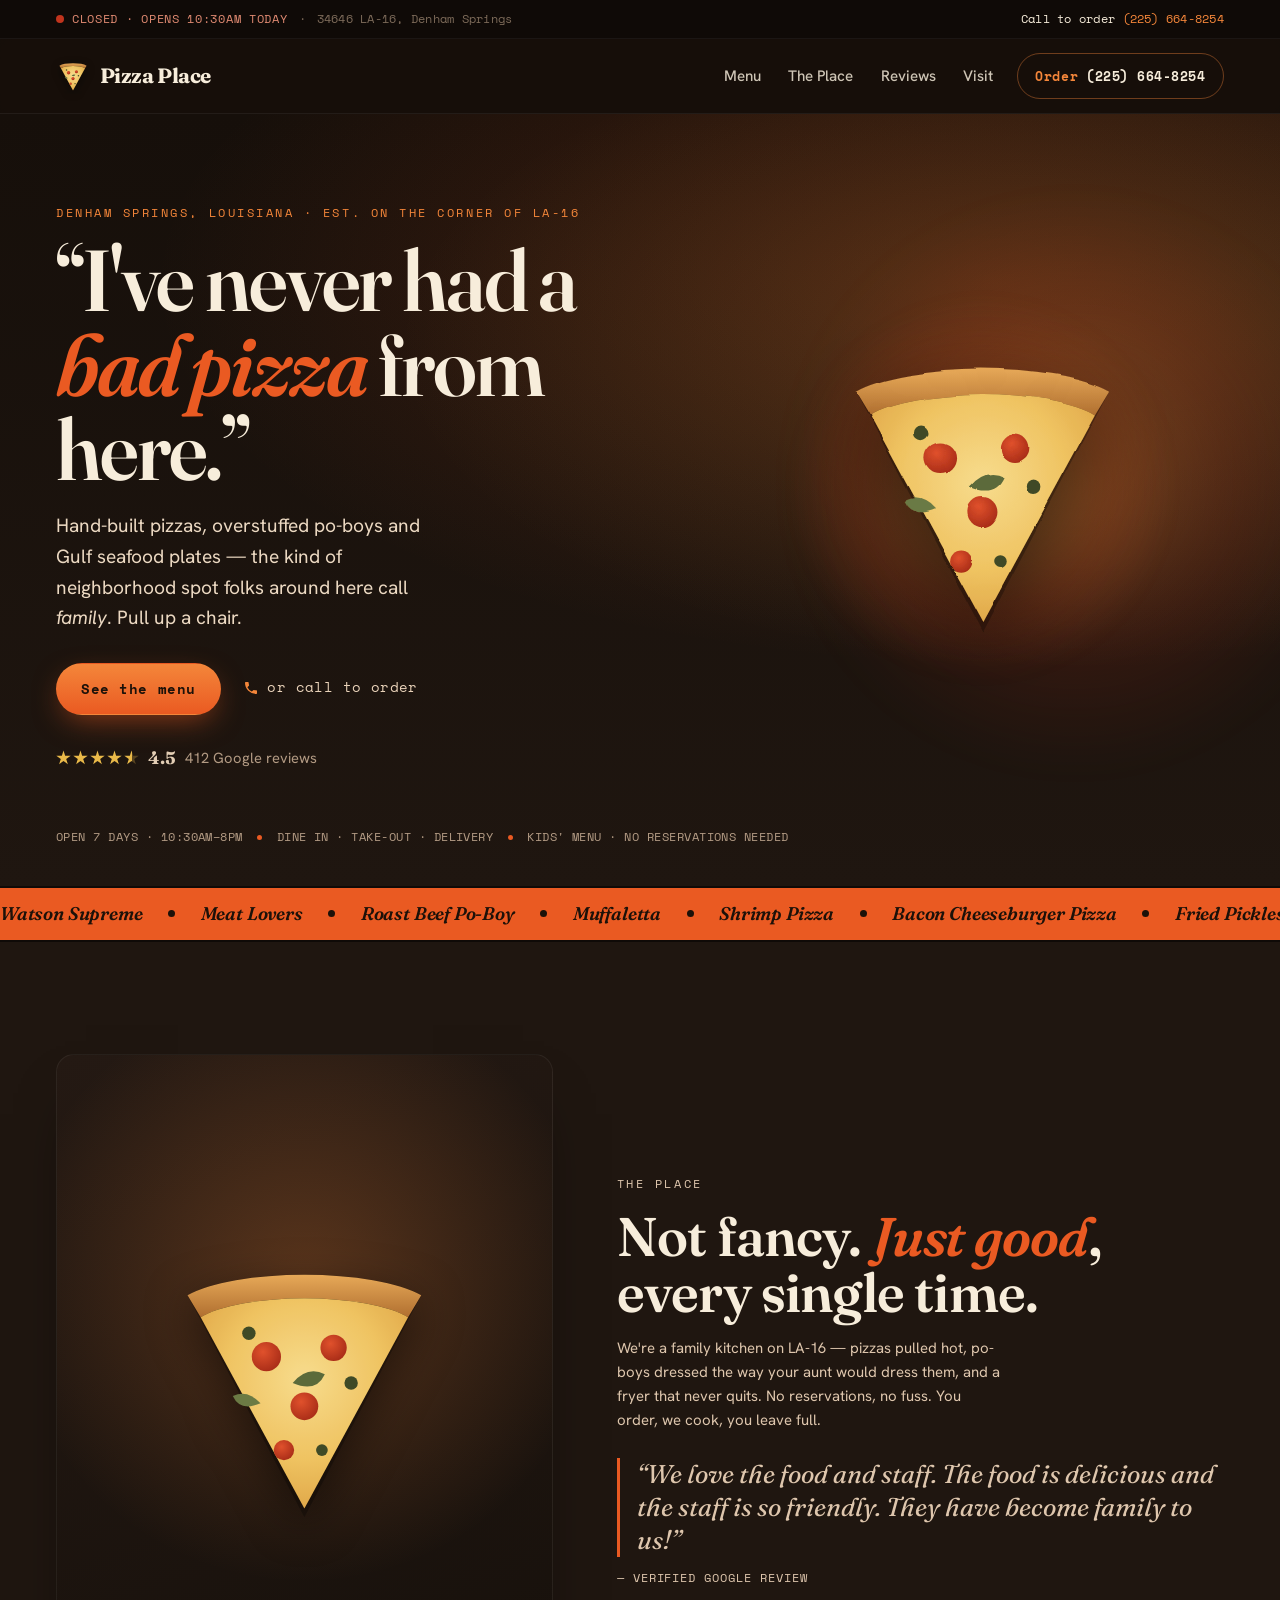
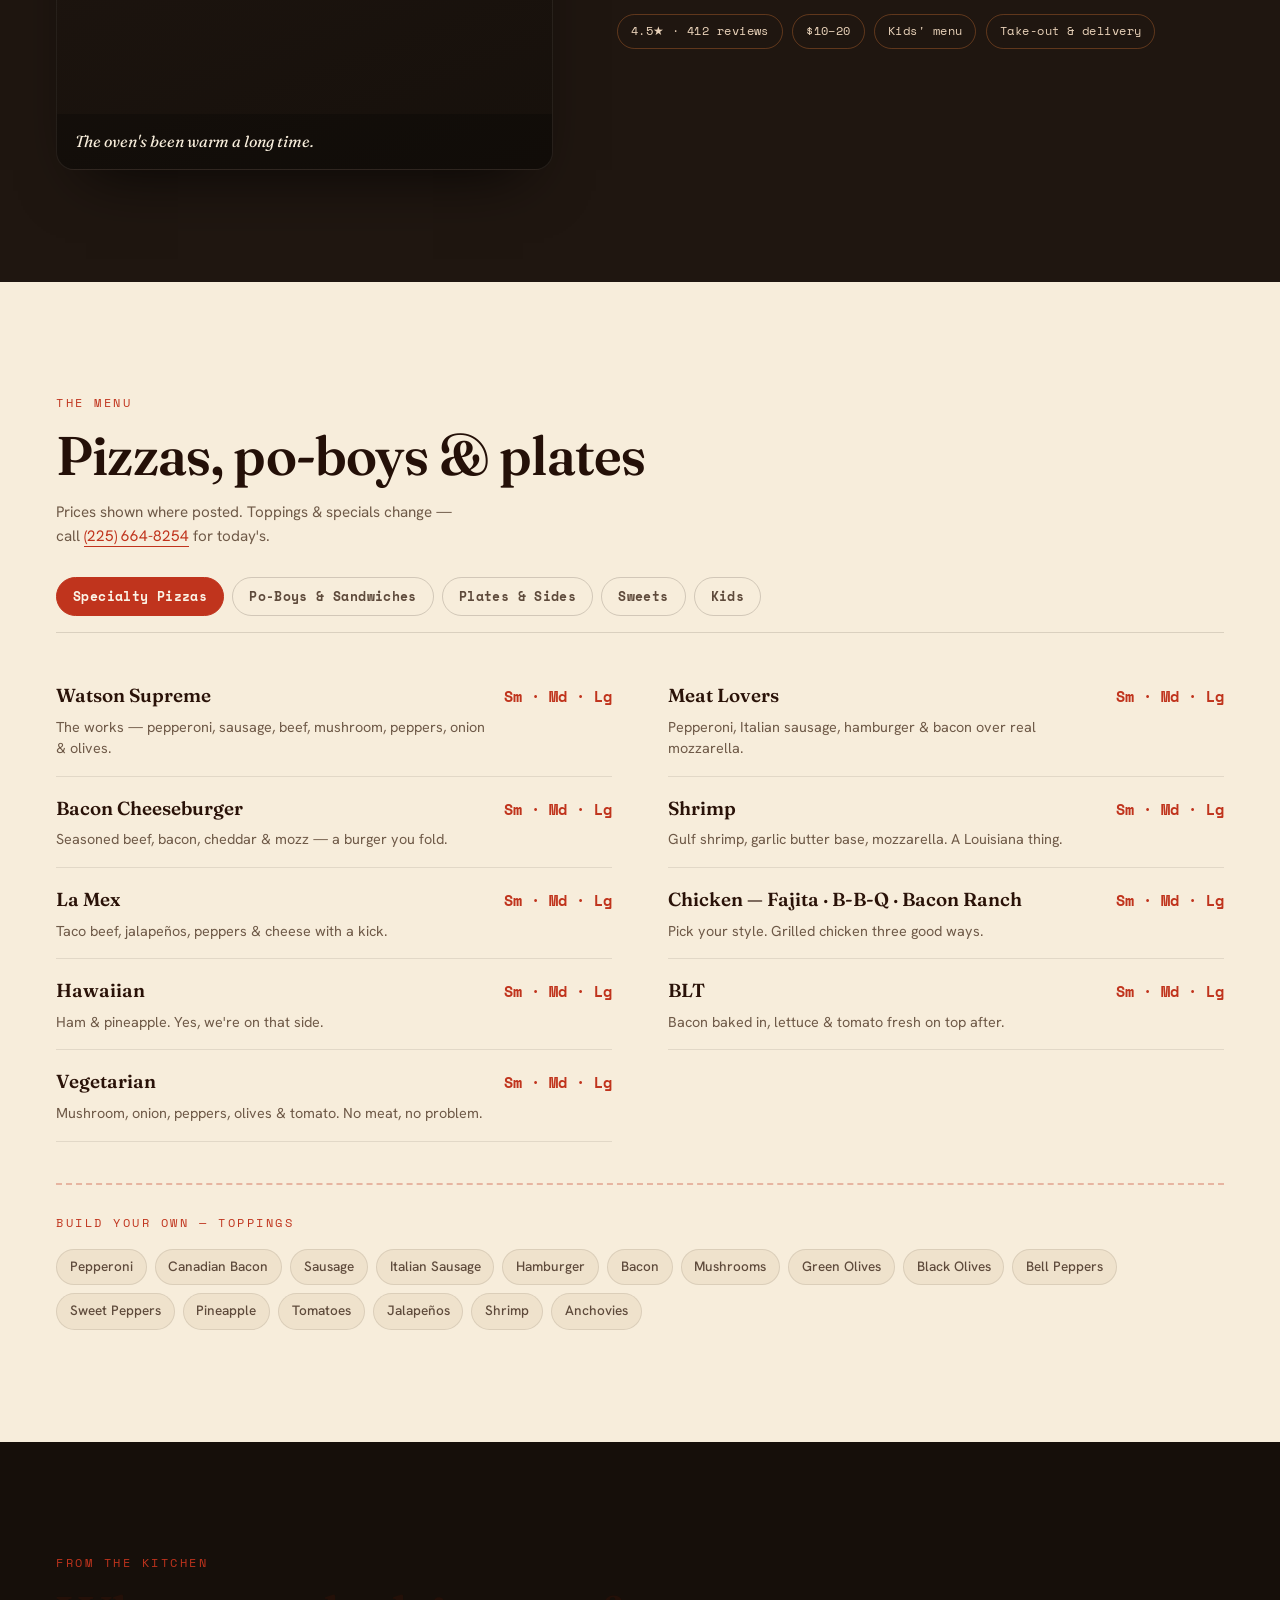
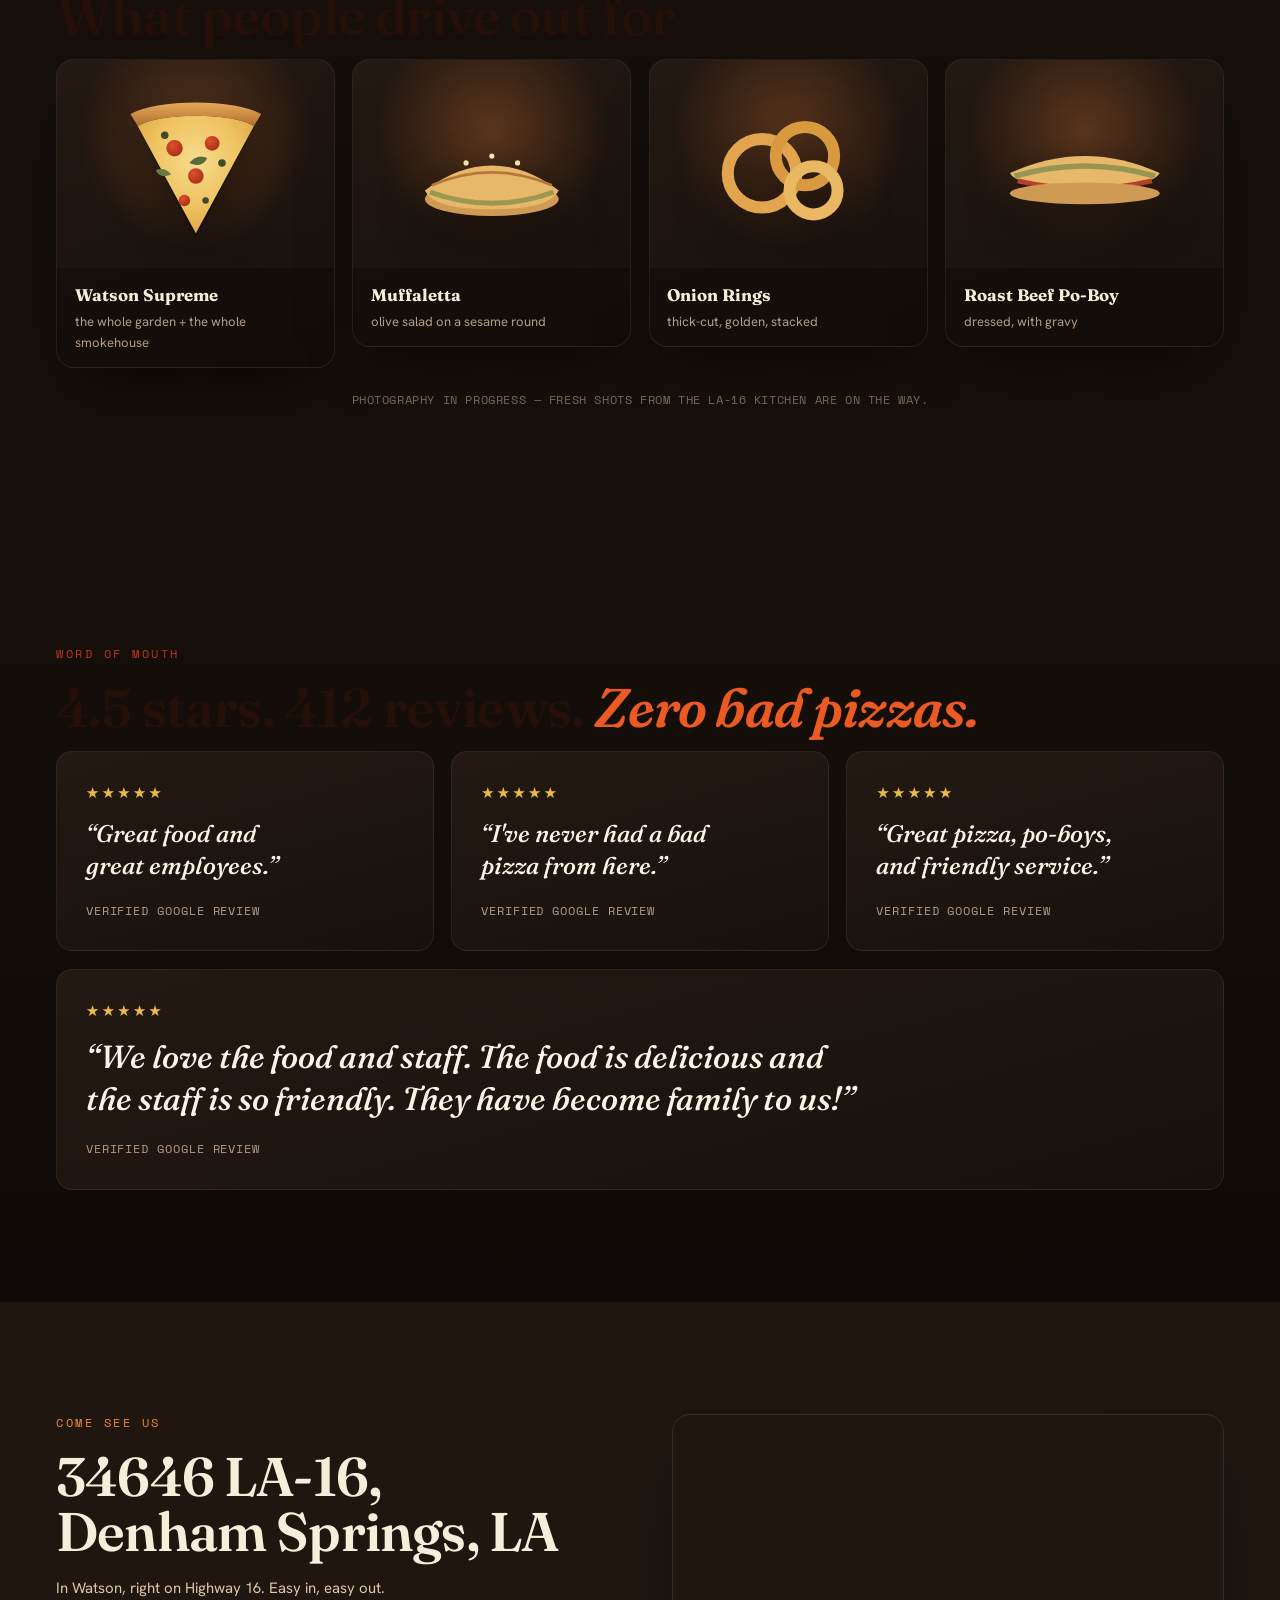
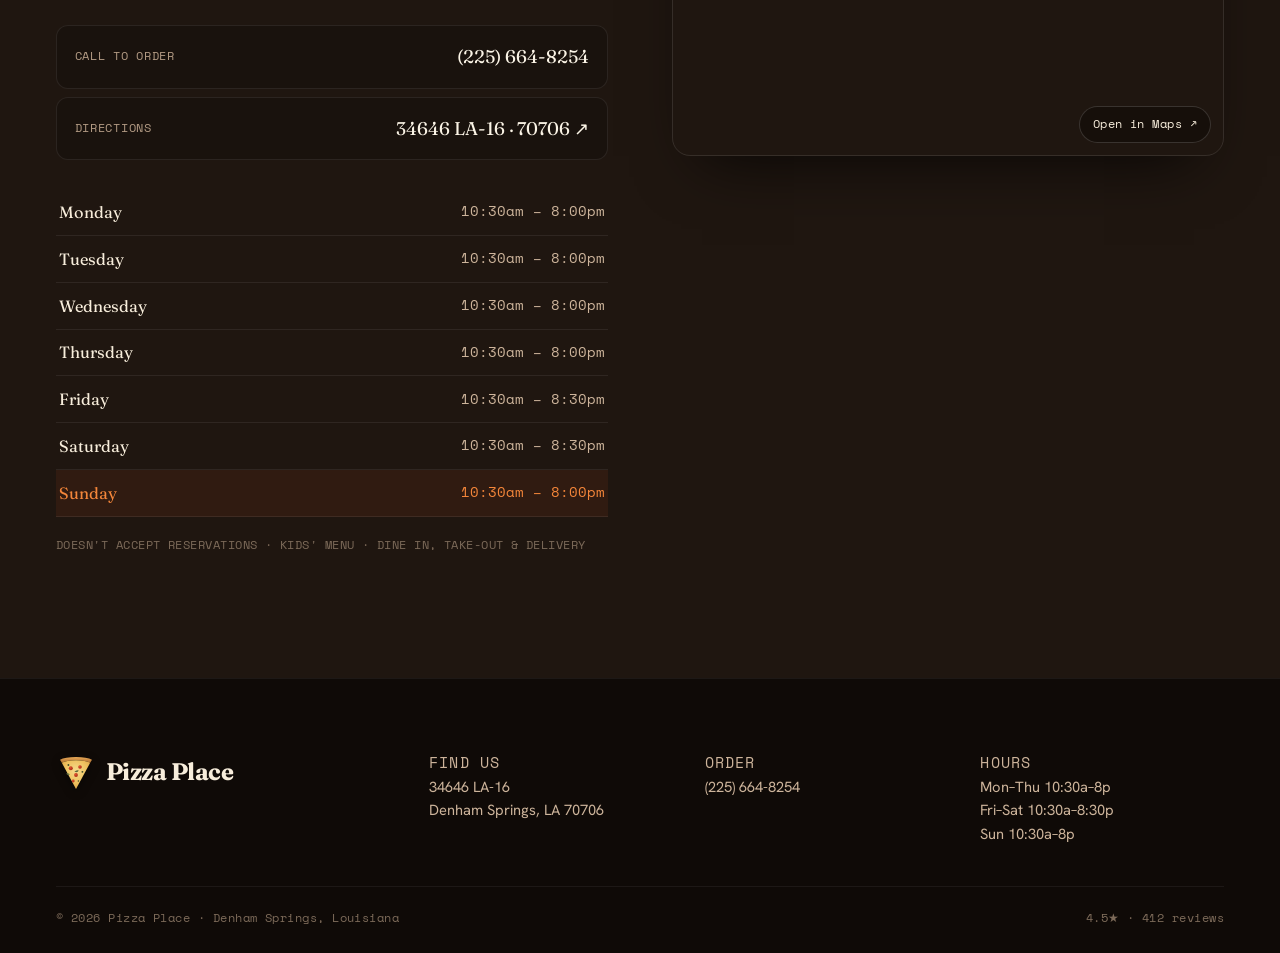
==== index.html @ 72281852 "Build Pizza Place (Denham Springs) marketing site Production single-page site for the LA-16 pizzeria" ====
<!DOCTYPE html>
<html lang="en">
<head>
<meta charset="UTF-8" />
<meta name="viewport" content="width=device-width, initial-scale=1.0" />
<title>Pizza Place — Denham Springs, LA · Pizza, Po-Boys & Plates</title>
<meta name="description" content="Pizza Place in Denham Springs, Louisiana. Wood-warm pizzas, overstuffed po-boys, muffalettas and seafood plates. 4.5 stars, 412 reviews. 34646 LA-16. Call (225) 664-8254." />
<meta name="theme-color" content="#1a1410" />

<!-- Open Graph -->
<meta property="og:title" content="Pizza Place — Denham Springs, LA" />
<meta property="og:description" content="“I've never had a bad pizza from here.” Pizza, po-boys & plates in Denham Springs. 4.5★ · 412 reviews." />
<meta property="og:type" content="restaurant" />

<link rel="preconnect" href="https://fonts.googleapis.com" />
<link rel="preconnect" href="https://fonts.gstatic.com" crossorigin />
<link href="https://fonts.googleapis.com/css2?family=Fraunces:ital,opsz,wght@0,9..144,400;0,9..144,500;0,9..144,600;0,9..144,700;0,9..144,900;1,9..144,500;1,9..144,600&family=Hanken+Grotesk:wght@400;500;600;700&family=Space+Mono:wght@400;700&display=swap" rel="stylesheet" />

<link rel="stylesheet" href="assets/css/styles.css" />
<link rel="icon" href="data:image/svg+xml,%3Csvg xmlns='http://www.w3.org/2000/svg' viewBox='0 0 100 100'%3E%3Cpath d='M50 8 L92 78 a48 18 0 0 1-84 0 Z' fill='%23e9b949'/%3E%3Cpath d='M50 20 L82 74 a36 12 0 0 1-64 0 Z' fill='%23f1c75a'/%3E%3Ccircle cx='40' cy='52' r='6' fill='%23c0341d'/%3E%3Ccircle cx='62' cy='50' r='5.5' fill='%23c0341d'/%3E%3Ccircle cx='50' cy='66' r='5' fill='%23c0341d'/%3E%3C/svg%3E" />

<!-- Local business structured data (real details) -->
<script type="application/ld+json">
{
  "@context": "https://schema.org",
  "@type": "Restaurant",
  "name": "Pizza Place",
  "servesCuisine": ["Pizza", "Po-Boys", "Cajun", "American"],
  "priceRange": "$10–20",
  "telephone": "+1-225-664-8254",
  "address": {
    "@type": "PostalAddress",
    "streetAddress": "34646 LA-16",
    "addressLocality": "Denham Springs",
    "addressRegion": "LA",
    "postalCode": "70706",
    "addressCountry": "US"
  },
  "aggregateRating": {
    "@type": "AggregateRating",
    "ratingValue": "4.5",
    "reviewCount": "412"
  },
  "openingHoursSpecification": [
    {"@type": "OpeningHoursSpecification", "dayOfWeek": ["Monday","Tuesday","Wednesday","Thursday"], "opens": "10:30", "closes": "20:00"},
    {"@type": "OpeningHoursSpecification", "dayOfWeek": ["Friday","Saturday"], "opens": "10:30", "closes": "20:30"},
    {"@type": "OpeningHoursSpecification", "dayOfWeek": "Sunday", "opens": "10:30", "closes": "20:00"}
  ]
}
</script>
</head>
<body>

<!-- ============ SHARED SVG DEFS: 3D pizza logo + ripple filter ============ -->
<svg width="0" height="0" aria-hidden="true" focusable="false" style="position:absolute">
  <defs>
    <!-- Animated water-ripple displacement -->
    <filter id="ripple" x="-20%" y="-20%" width="140%" height="140%">
      <feTurbulence type="fractalNoise" baseFrequency="0.009 0.013" numOctaves="2" seed="7" result="noise">
        <animate attributeName="baseFrequency" dur="14s" keyTimes="0;0.5;1"
                 values="0.009 0.013;0.014 0.009;0.009 0.013" repeatCount="indefinite" />
      </feTurbulence>
      <feDisplacementMap in="SourceGraphic" in2="noise" scale="9" xChannelSelector="R" yChannelSelector="G" />
    </filter>

    <radialGradient id="cheese" cx="50%" cy="38%" r="70%">
      <stop offset="0%" stop-color="#f6d985" />
      <stop offset="55%" stop-color="#eebf57" />
      <stop offset="100%" stop-color="#d99a36" />
    </radialGradient>
    <linearGradient id="crust" x1="0" y1="0" x2="0" y2="1">
      <stop offset="0%" stop-color="#e7a958" />
      <stop offset="100%" stop-color="#b06f30" />
    </linearGradient>
    <radialGradient id="pep" cx="38%" cy="34%" r="75%">
      <stop offset="0%" stop-color="#e0512c" />
      <stop offset="100%" stop-color="#a52a16" />
    </radialGradient>

    <!-- The reusable 3D-ish pizza slice -->
    <symbol id="slice" viewBox="0 0 200 210">
      <g class="slice-shadow">
        <path d="M100 196 L20 44 a90 26 0 0 1 160 0 Z" fill="#000" opacity="0.28" />
      </g>
      <!-- crust band -->
      <path d="M20 44 a90 26 0 0 1 160 0 l-9 15 a78 22 0 0 0-142 0 Z" fill="url(#crust)" />
      <!-- cheese body -->
      <path d="M100 190 L29 59 a78 22 0 0 1 142 0 Z" fill="url(#cheese)" />
      <!-- cheese sheen -->
      <path d="M100 190 L29 59 a78 22 0 0 1 142 0 Z" fill="#fff" opacity="0.06" />
      <!-- toppings -->
      <circle cx="74" cy="86" r="10" fill="url(#pep)" />
      <circle cx="120" cy="80" r="9" fill="url(#pep)" />
      <circle cx="100" cy="120" r="9.5" fill="url(#pep)" />
      <circle cx="86" cy="150" r="7" fill="url(#pep)" />
      <circle cx="62" cy="70" r="4.6" fill="#3f4a26" />
      <circle cx="132" cy="104" r="4.6" fill="#3f4a26" />
      <circle cx="112" cy="150" r="4" fill="#3f4a26" />
      <!-- basil -->
      <path d="M92 104 q10-12 22-6 q-6 13-22 6Z" fill="#5b6a3a" />
      <path d="M70 118 q-9-10-19-5 q5 11 19 5Z" fill="#6b7a44" />
    </symbol>
  </defs>
</svg>

<!-- ============ TOP MICRO BAR ============ -->
<div class="topbar">
  <div class="wrap topbar__row">
    <span class="status" id="statusPill" aria-live="polite">
      <span class="status__dot"></span><span id="statusText">Checking hours…</span>
    </span>
    <span class="topbar__sep" aria-hidden="true">·</span>
    <span class="topbar__loc">34646 LA-16, Denham Springs</span>
    <a class="topbar__tel" href="tel:+12256648254">Call to order <span>(225) 664-8254</span></a>
  </div>
</div>

<!-- ============ NAV ============ -->
<header class="nav" id="nav">
  <div class="wrap nav__row">
    <a class="brand" href="#top" aria-label="Pizza Place home">
      <svg class="brand__mark" viewBox="0 0 200 210" aria-hidden="true"><use href="#slice"/></svg>
      <span class="brand__name">Pizza&nbsp;Place</span>
    </a>
    <nav class="nav__links" aria-label="Primary">
      <a href="#menu">Menu</a>
      <a href="#story">The Place</a>
      <a href="#reviews">Reviews</a>
      <a href="#visit">Visit</a>
    </nav>
    <a class="btn btn--call" href="tel:+12256648254">
      <span class="btn__k">Order</span> (225) 664-8254
    </a>
  </div>
</header>

<main id="top">

  <!-- ============ HERO ============ -->
  <section class="hero" id="hero">
    <!-- Hero video slot: drop <video class="hero__video" autoplay muted loop playsinline poster="..."><source src="assets/img/hero.mp4"></video> here to enable the brick-oven hero video. The oven glow + embers remain as a graceful fallback. -->
    <canvas class="hero__embers" id="embers" aria-hidden="true"></canvas>
    <div class="hero__oven" aria-hidden="true"></div>
    <div class="wrap hero__grid">
      <div class="hero__copy">
        <p class="eyebrow">Denham Springs, Louisiana · Est. on the corner of LA-16</p>
        <h1 class="hero__title">
          “I've never had a<br><span class="ink-ember">bad pizza</span> from here.”
        </h1>
        <p class="hero__lede">
          Hand-built pizzas, overstuffed po-boys and Gulf seafood plates — the kind of
          neighborhood spot folks around here call <em>family</em>. Pull up a chair.
        </p>
        <div class="hero__cta">
          <a class="btn btn--ember" href="#menu">See the menu</a>
          <a class="hero__tel" href="tel:+12256648254">
            <svg viewBox="0 0 24 24" aria-hidden="true"><path d="M6.6 10.8a15 15 0 0 0 6.6 6.6l2.2-2.2a1 1 0 0 1 1-.24 11.4 11.4 0 0 0 3.6.58 1 1 0 0 1 1 1V20a1 1 0 0 1-1 1A17 17 0 0 1 3 4a1 1 0 0 1 1-1h3.5a1 1 0 0 1 1 1 11.4 11.4 0 0 0 .58 3.6 1 1 0 0 1-.24 1Z"/></svg>
            or call to order
          </a>
        </div>
        <div class="rating" aria-label="Rated 4.5 out of 5 from 412 reviews">
          <span class="rating__stars" aria-hidden="true">
            <i class="s"></i><i class="s"></i><i class="s"></i><i class="s"></i><i class="s s--half"></i>
          </span>
          <strong>4.5</strong>
          <span class="rating__count">412 Google reviews</span>
        </div>
      </div>

      <div class="hero__art">
        <div class="logo-stage">
          <div class="logo-stage__halo" aria-hidden="true"></div>
          <svg class="logo-stage__slice rippled" viewBox="0 0 200 210" role="img" aria-label="Pizza Place pizza slice emblem">
            <use href="#slice"/>
          </svg>
          <!-- concentric ripple rings -->
          <span class="ring r1" aria-hidden="true"></span>
          <span class="ring r2" aria-hidden="true"></span>
          <span class="ring r3" aria-hidden="true"></span>
        </div>
      </div>
    </div>
    <p class="hero__foot">
      <span>Open 7 days · 10:30am–8pm</span>
      <span class="dotdiv" aria-hidden="true"></span>
      <span>Dine in · Take-out · Delivery</span>
      <span class="dotdiv" aria-hidden="true"></span>
      <span>Kids' menu · No reservations needed</span>
    </p>
  </section>

  <!-- ============ MARQUEE ============ -->
  <div class="marquee" aria-hidden="true">
    <div class="marquee__track">
      <span>Watson Supreme</span><span class="m-dot"></span>
      <span>Meat Lovers</span><span class="m-dot"></span>
      <span>Roast Beef Po-Boy</span><span class="m-dot"></span>
      <span>Muffaletta</span><span class="m-dot"></span>
      <span>Shrimp Pizza</span><span class="m-dot"></span>
      <span>Bacon Cheeseburger Pizza</span><span class="m-dot"></span>
      <span>Fried Pickles</span><span class="m-dot"></span>
      <span>Seafood Platter</span><span class="m-dot"></span>
      <span>La Mex</span><span class="m-dot"></span>
      <span>Hot Boudin Bites</span><span class="m-dot"></span>
      <!-- duplicate for seamless loop -->
      <span>Watson Supreme</span><span class="m-dot"></span>
      <span>Meat Lovers</span><span class="m-dot"></span>
      <span>Roast Beef Po-Boy</span><span class="m-dot"></span>
      <span>Muffaletta</span><span class="m-dot"></span>
      <span>Shrimp Pizza</span><span class="m-dot"></span>
      <span>Bacon Cheeseburger Pizza</span><span class="m-dot"></span>
      <span>Fried Pickles</span><span class="m-dot"></span>
      <span>Seafood Platter</span><span class="m-dot"></span>
      <span>La Mex</span><span class="m-dot"></span>
      <span>Hot Boudin Bites</span><span class="m-dot"></span>
    </div>
  </div>

  <!-- ============ STORY ============ -->
  <section class="story" id="story">
    <div class="wrap story__grid">
      <div class="story__media reveal">
        <figure class="shot shot--counter" data-shot="interior">
          <div class="shot__art shot__art--oven" aria-hidden="true">
            <svg class="food food--pie" viewBox="0 0 240 240" aria-hidden="true"><use href="#slice"/></svg>
          </div>
          <figcaption>The oven's been warm a long time.</figcaption>
        </figure>
      </div>
      <div class="story__copy reveal">
        <p class="eyebrow">The Place</p>
        <h2 class="h2">Not fancy. <span class="ink-ember">Just good</span>, every single time.</h2>
        <p>
          We're a family kitchen on LA-16 — pizzas pulled hot, po-boys dressed the way
          your aunt would dress them, and a fryer that never quits. No reservations, no
          fuss. You order, we cook, you leave full.
        </p>
        <p class="story__quote">
          “We love the food and staff. The food is delicious and the staff is so friendly.
          They have become family to us!”
        </p>
        <p class="story__by">— Verified Google review</p>
        <div class="badges">
          <span class="badge">4.5★ · 412 reviews</span>
          <span class="badge">$10–20</span>
          <span class="badge">Kids' menu</span>
          <span class="badge">Take-out &amp; delivery</span>
        </div>
      </div>
    </div>
  </section>

  <!-- ============ MENU ============ -->
  <section class="menu" id="menu">
    <div class="wrap">
      <div class="menu__head reveal">
        <p class="eyebrow">The Menu</p>
        <h2 class="h2">Pizzas, po-boys &amp; plates</h2>
        <p class="menu__note">Prices shown where posted. Toppings &amp; specials change — call <a href="tel:+12256648254">(225)&nbsp;664-8254</a> for today's.</p>
      </div>

      <div class="tabs reveal" role="tablist" aria-label="Menu categories">
        <button class="tab is-active" role="tab" aria-selected="true" data-tab="pizzas">Specialty Pizzas</button>
        <button class="tab" role="tab" aria-selected="false" data-tab="poboys">Po-Boys &amp; Sandwiches</button>
        <button class="tab" role="tab" aria-selected="false" data-tab="plates">Plates &amp; Sides</button>
        <button class="tab" role="tab" aria-selected="false" data-tab="sweets">Sweets</button>
        <button class="tab" role="tab" aria-selected="false" data-tab="kids">Kids</button>
      </div>

      <!-- PIZZAS -->
      <div class="panel is-active" data-panel="pizzas">
        <div class="menu__list">
          <article class="item"><h3>Watson Supreme</h3><p>The works — pepperoni, sausage, beef, mushroom, peppers, onion &amp; olives.</p><span class="price">Sm · Md · Lg</span></article>
          <article class="item"><h3>Meat Lovers</h3><p>Pepperoni, Italian sausage, hamburger &amp; bacon over real mozzarella.</p><span class="price">Sm · Md · Lg</span></article>
          <article class="item"><h3>Bacon Cheeseburger</h3><p>Seasoned beef, bacon, cheddar &amp; mozz — a burger you fold.</p><span class="price">Sm · Md · Lg</span></article>
          <article class="item"><h3>Shrimp</h3><p>Gulf shrimp, garlic butter base, mozzarella. A Louisiana thing.</p><span class="price">Sm · Md · Lg</span></article>
          <article class="item"><h3>La Mex</h3><p>Taco beef, jalapeños, peppers &amp; cheese with a kick.</p><span class="price">Sm · Md · Lg</span></article>
          <article class="item"><h3>Chicken — Fajita · B-B-Q · Bacon Ranch</h3><p>Pick your style. Grilled chicken three good ways.</p><span class="price">Sm · Md · Lg</span></article>
          <article class="item"><h3>Hawaiian</h3><p>Ham &amp; pineapple. Yes, we're on that side.</p><span class="price">Sm · Md · Lg</span></article>
          <article class="item"><h3>BLT</h3><p>Bacon baked in, lettuce &amp; tomato fresh on top after.</p><span class="price">Sm · Md · Lg</span></article>
          <article class="item"><h3>Vegetarian</h3><p>Mushroom, onion, peppers, olives &amp; tomato. No meat, no problem.</p><span class="price">Sm · Md · Lg</span></article>
        </div>
        <div class="toppings reveal">
          <p class="eyebrow">Build your own — toppings</p>
          <ul class="chips">
            <li>Pepperoni</li><li>Canadian Bacon</li><li>Sausage</li><li>Italian Sausage</li><li>Hamburger</li><li>Bacon</li><li>Mushrooms</li><li>Green Olives</li><li>Black Olives</li><li>Bell Peppers</li><li>Sweet Peppers</li><li>Pineapple</li><li>Tomatoes</li><li>Jalapeños</li><li>Shrimp</li><li>Anchovies</li>
          </ul>
        </div>
      </div>

      <!-- PO-BOYS -->
      <div class="panel" data-panel="poboys">
        <div class="menu__list">
          <article class="item"><h3>Roast Beef Po-Boy</h3><p>Slow beef &amp; gravy, dressed, on French bread.</p><span class="price">$7.49</span></article>
          <article class="item"><h3>Ham Po-Boy</h3><p>Stacked ham, dressed your way.</p><span class="price">$7.49</span></article>
          <article class="item"><h3>B-B-Q Po-Boy</h3><p>Pulled &amp; sauced, piled high.</p><span class="price">$7.49</span></article>
          <article class="item"><h3>Turkey Po-Boy</h3><p>Roast turkey, crisp &amp; cool.</p><span class="price">$7.49</span></article>
          <article class="item"><h3>Shrimp Po-Boy</h3><p>Fried Gulf shrimp, lettuce, tomato, mayo.</p><span class="price">$7.49</span></article>
          <article class="item"><h3>Fish Po-Boy</h3><p>Golden fried fillet, dressed.</p><span class="price">$7.49</span></article>
          <article class="item"><h3>Muffaletta</h3><p>Round sesame loaf, ham, salami, provolone &amp; olive salad. The real deal.</p><span class="price">$12.99</span></article>
          <article class="item"><h3>Philly</h3><p>Shaved steak, peppers, onions &amp; melted cheese.</p><span class="price">Market</span></article>
          <article class="item"><h3>Burgers</h3><p>Hamburger or cheeseburger, cooked to order.</p><span class="price">$4.49</span></article>
          <article class="item"><h3>Chicken — Grilled or Fried</h3><p>On a bun, dressed &amp; ready.</p><span class="price">Market</span></article>
          <article class="item"><h3>BLT Sandwich</h3><p>Bacon, lettuce, tomato. Simple, done right.</p><span class="price">Market</span></article>
        </div>
      </div>

      <!-- PLATES -->
      <div class="panel" data-panel="plates">
        <div class="menu__list">
          <article class="item"><h3>Seafood Platter</h3><p>Fish, shrimp &amp; the fixin's, fried golden.</p><span class="price">$13.99</span></article>
          <article class="item"><h3>Wings — Plain or B-B-Q</h3><p>Tossed hot, the way wings should be.</p><span class="price">$7.49</span></article>
          <article class="item"><h3>Chicken Tenders &amp; Fries</h3><p>Hand-breaded, crispy, with fries.</p><span class="price">Market</span></article>
          <article class="item"><h3>Hot Boudin Bites</h3><p>Louisiana boudin, fried into bites.</p><span class="price">Market</span></article>
          <article class="item"><h3>Fried Pickles</h3><p>Tangy, crunchy, gone in a minute.</p><span class="price">$4.49</span></article>
          <article class="item"><h3>Onion Rings</h3><p>Thick-cut, golden, stacked high.</p><span class="price">$4.49</span></article>
          <article class="item"><h3>Baked Cheese Bread Sticks</h3><p>Pizza dough, garlic butter, mozzarella.</p><span class="price">$4.49</span></article>
          <article class="item"><h3>Fried Ravioli</h3><p>Crispy outside, cheesy in, marinara to dip.</p><span class="price">$4.49</span></article>
          <article class="item"><h3>Chicken Sticks</h3><p>Breaded strips with dipping sauce.</p><span class="price">$5.99</span></article>
          <article class="item"><h3>Chef Salad</h3><p>Greens, meats, cheese &amp; the works.</p><span class="price">Market</span></article>
          <article class="item"><h3>Spaghetti &amp; Garlic Bread</h3><p>Red sauce, parmesan, warm bread.</p><span class="price">Market</span></article>
        </div>
      </div>

      <!-- SWEETS -->
      <div class="panel" data-panel="sweets">
        <div class="menu__list">
          <article class="item"><h3>Dessert Pizza</h3><p>Sweet crust, cinnamon &amp; icing. Share it (or don't).</p><span class="price">Market</span></article>
          <article class="item"><h3>Fudge Brownie</h3><p>Warm, dense, chocolate all the way through.</p><span class="price">Market</span></article>
          <article class="item"><h3>Lava Cake</h3><p>Molten center, served warm.</p><span class="price">Market</span></article>
        </div>
      </div>

      <!-- KIDS -->
      <div class="panel" data-panel="kids">
        <div class="menu__list">
          <article class="item"><h3>Kids' Meals</h3><p>Personal pizza, tenders, or mac — pick one, keep it easy.</p><span class="price">$3.99</span></article>
          <article class="item"><h3>Personal Pizza</h3><p>Their own little pie, their own toppings.</p><span class="price">$3.99</span></article>
        </div>
        <p class="menu__note">Every kid eats. That's the rule.</p>
      </div>
    </div>
  </section>

  <!-- ============ GALLERY / SIGNATURE STILLS ============ -->
  <section class="gallery" aria-label="From the kitchen">
    <div class="wrap">
      <div class="menu__head reveal">
        <p class="eyebrow">From the kitchen</p>
        <h2 class="h2">What people drive out for</h2>
      </div>
      <div class="gallery__grid">
        <figure class="shot shot--tall reveal" data-shot="supreme">
          <div class="shot__art shot__art--pie" aria-hidden="true"><svg class="food food--pie" viewBox="0 0 240 240"><use href="#slice"/></svg></div>
          <figcaption><strong>Watson Supreme</strong><span>the whole garden + the whole smokehouse</span></figcaption>
        </figure>
        <figure class="shot reveal" data-shot="muffaletta">
          <div class="shot__art shot__art--sandwich" aria-hidden="true">
            <svg viewBox="0 0 200 160" class="food"><ellipse cx="100" cy="120" rx="78" ry="20" fill="#cf9b54"/><path d="M22 110 q78-58 156 0 q-10 22-78 22 q-68 0-78-22Z" fill="#e7b86a"/><path d="M30 104 q70-30 140 0" fill="none" stroke="#b5783a" stroke-width="3"/><circle cx="70" cy="78" r="3" fill="#f3e3b0"/><circle cx="100" cy="70" r="3" fill="#f3e3b0"/><circle cx="130" cy="78" r="3" fill="#f3e3b0"/><path d="M28 112 q72 26 144 0" fill="none" stroke="#7d8a48" stroke-width="6" opacity=".7"/></svg>
          </div>
          <figcaption><strong>Muffaletta</strong><span>olive salad on a sesame round</span></figcaption>
        </figure>
        <figure class="shot reveal" data-shot="rings">
          <div class="shot__art shot__art--rings" aria-hidden="true">
            <svg viewBox="0 0 200 160" class="food"><g fill="none" stroke-width="14"><circle cx="70" cy="90" r="40" stroke="#e3a44e"/><circle cx="120" cy="70" r="34" stroke="#d99a3f"/><circle cx="130" cy="110" r="28" stroke="#eab863"/></g></svg>
          </div>
          <figcaption><strong>Onion Rings</strong><span>thick-cut, golden, stacked</span></figcaption>
        </figure>
        <figure class="shot reveal" data-shot="poboy">
          <div class="shot__art shot__art--poboy" aria-hidden="true">
            <svg viewBox="0 0 220 150" class="food"><path d="M14 86 q96-44 192 0 q-12 20-96 20 q-84 0-96-20Z" fill="#e7b86a"/><path d="M20 90 q90-26 180 0" fill="none" stroke="#7d8a48" stroke-width="7" opacity=".75"/><path d="M24 96 q86 20 172 0" fill="none" stroke="#b3402a" stroke-width="6"/><ellipse cx="110" cy="112" rx="96" ry="14" fill="#cf9b54"/></svg>
          </div>
          <figcaption><strong>Roast Beef Po-Boy</strong><span>dressed, with gravy</span></figcaption>
        </figure>
      </div>
      <p class="gallery__note">Photography in progress — fresh shots from the LA-16 kitchen are on the way.</p>
    </div>
  </section>

  <!-- ============ REVIEWS ============ -->
  <section class="reviews" id="reviews">
    <div class="wrap">
      <div class="menu__head reveal">
        <p class="eyebrow">Word of mouth</p>
        <h2 class="h2">4.5 stars. 412 reviews. <span class="ink-ember">Zero bad pizzas.</span></h2>
      </div>
      <div class="reviews__grid">
        <blockquote class="quote reveal">
          <span class="quote__stars" aria-label="5 stars">★★★★★</span>
          <p>“Great food and great employees.”</p>
          <cite>Verified Google review</cite>
        </blockquote>
        <blockquote class="quote reveal">
          <span class="quote__stars" aria-label="5 stars">★★★★★</span>
          <p>“I've never had a bad pizza from here.”</p>
          <cite>Verified Google review</cite>
        </blockquote>
        <blockquote class="quote reveal">
          <span class="quote__stars" aria-label="5 stars">★★★★★</span>
          <p>“Great pizza, po-boys, and friendly service.”</p>
          <cite>Verified Google review</cite>
        </blockquote>
        <blockquote class="quote quote--wide reveal">
          <span class="quote__stars" aria-label="5 stars">★★★★★</span>
          <p>“We love the food and staff. The food is delicious and the staff is so friendly. They have become family to us!”</p>
          <cite>Verified Google review</cite>
        </blockquote>
      </div>
    </div>
  </section>

  <!-- ============ VISIT ============ -->
  <section class="visit" id="visit">
    <div class="wrap visit__grid">
      <div class="visit__info reveal">
        <p class="eyebrow">Come see us</p>
        <h2 class="h2">34646 LA-16,<br>Denham Springs, LA</h2>
        <p class="visit__sub">In Watson, right on Highway 16. Easy in, easy out.</p>

        <div class="visit__rows">
          <a class="visit__row" href="tel:+12256648254">
            <span class="visit__label">Call to order</span>
            <span class="visit__val">(225) 664-8254</span>
          </a>
          <a class="visit__row" href="https://www.google.com/maps/dir/?api=1&destination=34646+LA-16+Denham+Springs+LA+70706" target="_blank" rel="noopener">
            <span class="visit__label">Directions</span>
            <span class="visit__val">34646 LA-16 · 70706 ↗</span>
          </a>
        </div>

        <table class="hours" id="hoursTable" aria-label="Hours of operation">
          <tbody>
            <tr data-day="1"><th>Monday</th><td>10:30am – 8:00pm</td></tr>
            <tr data-day="2"><th>Tuesday</th><td>10:30am – 8:00pm</td></tr>
            <tr data-day="3"><th>Wednesday</th><td>10:30am – 8:00pm</td></tr>
            <tr data-day="4"><th>Thursday</th><td>10:30am – 8:00pm</td></tr>
            <tr data-day="5"><th>Friday</th><td>10:30am – 8:30pm</td></tr>
            <tr data-day="6"><th>Saturday</th><td>10:30am – 8:30pm</td></tr>
            <tr data-day="0"><th>Sunday</th><td>10:30am – 8:00pm</td></tr>
          </tbody>
        </table>
        <p class="visit__fine">Doesn't accept reservations · Kids' menu · Dine in, take-out &amp; delivery</p>
      </div>

      <div class="visit__map reveal">
        <iframe
          title="Map to Pizza Place, 34646 LA-16, Denham Springs"
          loading="lazy"
          referrerpolicy="no-referrer-when-downgrade"
          src="https://www.openstreetmap.org/export/embed.html?bbox=-90.94%2C30.55%2C-90.88%2C30.61&layer=mapnik&marker=30.5808%2C-90.9088"></iframe>
        <a class="visit__maplink" href="https://www.google.com/maps/search/?api=1&query=Pizza+Place+34646+LA-16+Denham+Springs+LA+70706" target="_blank" rel="noopener">Open in Maps ↗</a>
      </div>
    </div>
  </section>
</main>

<!-- ============ FOOTER ============ -->
<footer class="foot">
  <div class="wrap foot__grid">
    <div class="foot__brand">
      <svg class="brand__mark" viewBox="0 0 200 210" aria-hidden="true"><use href="#slice"/></svg>
      <span class="brand__name">Pizza&nbsp;Place</span>
    </div>
    <div class="foot__col">
      <p class="foot__k">Find us</p>
      <p>34646 LA-16<br>Denham Springs, LA 70706</p>
    </div>
    <div class="foot__col">
      <p class="foot__k">Order</p>
      <p><a href="tel:+12256648254">(225) 664-8254</a></p>
    </div>
    <div class="foot__col">
      <p class="foot__k">Hours</p>
      <p>Mon–Thu 10:30a–8p<br>Fri–Sat 10:30a–8:30p<br>Sun 10:30a–8p</p>
    </div>
  </div>
  <div class="wrap foot__base">
    <span>© <span id="yr"></span> Pizza Place · Denham Springs, Louisiana</span>
    <span class="foot__rate">4.5★ · 412 reviews</span>
  </div>
</footer>

<script src="assets/js/main.js" defer></script>
</body>
</html>
---- assets/css/styles.css ----
/* =====================================================================
   PIZZA PLACE — Denham Springs, LA
   Warm wood-oven theme. Fraunces (display) · Hanken Grotesk (text) ·
   Space Mono (labels/figures). No Inter/Roboto. No purple. No stock.
   ===================================================================== */

:root{
  /* ink / oven */
  --ink:#160f0a;
  --ink-2:#1f1610;
  --char:#0f0a07;
  /* paper */
  --paper:#f7eddb;
  --paper-2:#fbf4e6;
  --cream-ink:#2a201a;
  /* ember */
  --ember:#ea5a22;
  --ember-2:#f4863a;
  --tomato:#c0341d;
  --gold:#e9b949;
  --basil:#7d8a48;
  --crust:#c8924e;

  --muted:#b39b84;
  --muted-d:#7c6a59;

  --maxw:1180px;
  --gut:clamp(20px,5vw,56px);

  --serif:"Fraunces",Georgia,"Times New Roman",serif;
  --sans:"Hanken Grotesk",system-ui,-apple-system,sans-serif;
  --mono:"Space Mono",ui-monospace,monospace;

  --ease:cubic-bezier(.22,.61,.36,1);
}

*,*::before,*::after{box-sizing:border-box}
html{scroll-behavior:smooth}
@media (prefers-reduced-motion:reduce){html{scroll-behavior:auto}}

body{
  margin:0;
  background:var(--ink);
  color:var(--paper);
  font-family:var(--sans);
  font-size:clamp(15px,1.05vw,17px);
  line-height:1.6;
  font-weight:400;
  -webkit-font-smoothing:antialiased;
  text-rendering:optimizeLegibility;
  overflow-x:hidden;
}
img,svg,iframe{display:block;max-width:100%}
a{color:inherit;text-decoration:none}

.wrap{width:min(100% - var(--gut)*2,var(--maxw));margin-inline:auto}

/* ---------- typography primitives ---------- */
.eyebrow{
  font-family:var(--mono);
  font-size:.72rem;
  letter-spacing:.22em;
  text-transform:uppercase;
  color:var(--ember-2);
  margin:0 0 1rem;
}
.h2{
  font-family:var(--serif);
  font-weight:600;
  font-size:clamp(2rem,5vw,3.4rem);
  line-height:1.02;
  letter-spacing:-.015em;
  margin:0 0 1rem;
  text-wrap:balance;
  font-optical-sizing:auto;
}
.ink-ember{
  color:var(--ember);
  font-style:italic;
  font-variation-settings:"SOFT" 40;
}
em{font-style:italic;font-variation-settings:"SOFT" 40}

/* tabular figures everywhere numbers matter */
.price,.hours td,.topbar__tel span,.rating,.btn--call,.foot__rate{font-variant-numeric:tabular-nums}

/* ===================== TOP BAR ===================== */
.topbar{
  background:var(--char);
  color:var(--muted);
  font-size:.78rem;
  border-bottom:1px solid rgba(255,255,255,.05);
  position:relative;z-index:60;
}
.topbar__row{display:flex;align-items:center;gap:.7rem;height:38px;font-family:var(--mono)}
.topbar__sep,.topbar__loc{color:var(--muted-d)}
.topbar__loc{letter-spacing:.02em}
.topbar__tel{margin-left:auto;color:var(--paper);letter-spacing:.02em}
.topbar__tel span{color:var(--ember-2)}
.topbar__tel:hover span{text-decoration:underline}
@media(max-width:620px){.topbar__loc,.topbar__sep{display:none}}

.status{display:inline-flex;align-items:center;gap:.5rem;letter-spacing:.06em;text-transform:uppercase;font-size:.72rem}
.status__dot{width:8px;height:8px;border-radius:50%;background:var(--muted-d);box-shadow:0 0 0 0 rgba(122,200,90,.6)}
.status.is-open .status__dot{background:#7ac85a;animation:pulse 2.4s var(--ease) infinite}
.status.is-open #statusText{color:#9bd87f}
.status.is-closed .status__dot{background:var(--tomato)}
.status.is-closed #statusText{color:#e08a72}
@keyframes pulse{0%{box-shadow:0 0 0 0 rgba(122,200,90,.5)}70%{box-shadow:0 0 0 7px rgba(122,200,90,0)}100%{box-shadow:0 0 0 0 rgba(122,200,90,0)}}

/* ===================== NAV ===================== */
.nav{
  position:sticky;top:0;z-index:50;
  background:color-mix(in srgb,var(--ink) 82%,transparent);
  backdrop-filter:blur(12px) saturate(1.2);
  -webkit-backdrop-filter:blur(12px) saturate(1.2);
  border-bottom:1px solid rgba(255,255,255,.06);
  transition:padding .35s var(--ease),background .35s var(--ease);
}
.nav__row{display:flex;align-items:center;gap:1.5rem;height:74px;transition:height .35s var(--ease)}
.nav.shrink .nav__row{height:60px}
.brand{display:inline-flex;align-items:center;gap:.6rem}
.brand__mark{width:34px;height:36px;filter:drop-shadow(0 3px 5px rgba(0,0,0,.4))}
.brand__name{font-family:var(--serif);font-weight:700;font-size:1.3rem;letter-spacing:-.02em}
.nav__links{display:flex;gap:1.7rem;margin-left:auto;font-weight:500;font-size:.95rem}
.nav__links a{position:relative;padding:.2rem 0;color:var(--paper);opacity:.82}
.nav__links a::after{content:"";position:absolute;left:0;bottom:-2px;width:0;height:2px;background:var(--ember);transition:width .3s var(--ease)}
.nav__links a:hover{opacity:1}
.nav__links a:hover::after{width:100%}
@media(max-width:780px){.nav__links{display:none}}

.btn{
  display:inline-flex;align-items:center;gap:.5rem;
  font-family:var(--mono);font-size:.82rem;font-weight:700;
  letter-spacing:.04em;
  padding:.7rem 1.1rem;border-radius:999px;
  border:1px solid transparent;cursor:pointer;
  transition:transform .2s var(--ease),box-shadow .3s var(--ease),background .3s var(--ease);
}
.btn--call{background:transparent;border-color:rgba(244,134,58,.4);color:var(--paper)}
.btn--call .btn__k{color:var(--ember-2)}
.btn--call:hover{border-color:var(--ember);box-shadow:0 8px 24px rgba(234,90,34,.18);transform:translateY(-1px)}
.nav .btn--call{margin-left:0}
@media(max-width:780px){.nav__row{gap:.8rem}.btn--call .btn__k{display:none}}

.btn--ember{
  background:linear-gradient(180deg,var(--ember-2),var(--ember));
  color:#1c1109;font-size:.9rem;padding:.85rem 1.5rem;
  box-shadow:0 10px 30px -8px rgba(234,90,34,.6);
}
.btn--ember:hover{transform:translateY(-2px);box-shadow:0 16px 40px -10px rgba(234,90,34,.7)}

/* ===================== HERO ===================== */
.hero{
  position:relative;overflow:hidden;
  padding:clamp(3rem,7vw,6rem) 0 2.4rem;
  background:
    radial-gradient(120% 90% at 78% 22%,rgba(234,90,34,.22),transparent 55%),
    radial-gradient(90% 70% at 85% 30%,rgba(233,185,73,.16),transparent 60%),
    linear-gradient(180deg,var(--ink) 0%,var(--ink-2) 100%);
}
/* subtle brick-oven mouth glow on the right */
.hero__oven{
  position:absolute;right:-8%;top:8%;width:48vw;height:48vw;max-width:640px;max-height:640px;
  background:radial-gradient(circle at 50% 50%,rgba(244,134,58,.5),rgba(192,52,29,.25) 38%,transparent 66%);
  filter:blur(20px);opacity:.55;pointer-events:none;
  animation:flicker 5s ease-in-out infinite;
}
@keyframes flicker{0%,100%{opacity:.5;transform:scale(1)}50%{opacity:.62;transform:scale(1.03)}}
.hero__embers{position:absolute;inset:0;width:100%;height:100%;pointer-events:none;opacity:.7}
/* Hero video slot — sits behind copy, dimmed for legibility. Add <video class="hero__video">. */
.hero__video{position:absolute;inset:0;width:100%;height:100%;object-fit:cover;z-index:0;opacity:.42;filter:saturate(1.05) contrast(1.05)}
.hero__video + .hero__oven{opacity:.35}

.hero__grid{position:relative;z-index:2;display:grid;grid-template-columns:1.15fr .85fr;gap:2rem;align-items:center}
@media(max-width:900px){.hero__grid{grid-template-columns:1fr;gap:1rem}}

.hero__title{
  font-family:var(--serif);
  font-weight:600;
  font-size:clamp(2.7rem,7.2vw,5.4rem);
  line-height:.98;
  letter-spacing:-.025em;
  margin:.4rem 0 1.2rem;
  text-wrap:balance;
  font-optical-sizing:auto;
}
.hero__lede{font-size:clamp(1.05rem,1.5vw,1.25rem);color:#ecd9c2;max-width:34ch;margin:0 0 1.8rem}
.hero__cta{display:flex;align-items:center;gap:1.4rem;flex-wrap:wrap;margin-bottom:1.8rem}
.hero__tel{display:inline-flex;align-items:center;gap:.5rem;font-family:var(--mono);font-size:.85rem;letter-spacing:.03em;color:#e9d2b9;border-bottom:1px solid transparent;padding-bottom:2px}
.hero__tel svg{width:16px;height:16px;fill:var(--ember-2)}
.hero__tel:hover{border-color:var(--ember-2)}

.rating{display:inline-flex;align-items:center;gap:.55rem;font-size:.92rem;color:#e2cdb4}
.rating strong{font-family:var(--serif);font-size:1.1rem}
.rating__count{color:var(--muted)}
.rating__stars{display:inline-flex;gap:2px}
.rating__stars .s{width:15px;height:15px;background:var(--gold);clip-path:polygon(50% 0,61% 35%,98% 35%,68% 57%,79% 91%,50% 70%,21% 91%,32% 57%,2% 35%,39% 35%)}
.rating__stars .s--half{background:linear-gradient(90deg,var(--gold) 50%,rgba(233,185,73,.28) 50%)}

.hero__foot{
  position:relative;z-index:2;
  display:flex;flex-wrap:wrap;align-items:center;gap:.9rem;
  margin:clamp(2rem,5vw,3.5rem) auto 0;width:min(100% - var(--gut)*2,var(--maxw));
  font-family:var(--mono);font-size:.74rem;letter-spacing:.04em;color:var(--muted);text-transform:uppercase;
}
.dotdiv{width:5px;height:5px;border-radius:50%;background:var(--ember)}

/* ---- logo stage with ripple ---- */
.logo-stage{position:relative;display:grid;place-items:center;aspect-ratio:1;max-width:440px;margin-inline:auto}
.logo-stage__halo{
  position:absolute;inset:6%;border-radius:50%;
  background:radial-gradient(circle,rgba(233,185,73,.32),rgba(234,90,34,.14) 45%,transparent 70%);
  filter:blur(8px);animation:flicker 6s ease-in-out infinite;
}
.logo-stage__slice{width:72%;filter:drop-shadow(0 24px 40px rgba(0,0,0,.55));position:relative;z-index:2;animation:bob 7s var(--ease) infinite}
.rippled{filter:url(#ripple) drop-shadow(0 24px 40px rgba(0,0,0,.55))}
@keyframes bob{0%,100%{transform:translateY(0) rotate(-1deg)}50%{transform:translateY(-12px) rotate(1.5deg)}}

.ring{position:absolute;border-radius:50%;border:1.5px solid rgba(244,134,58,.45);width:62%;aspect-ratio:1;opacity:0;animation:ripple 4.5s linear infinite}
.ring.r2{animation-delay:1.5s}
.ring.r3{animation-delay:3s}
@keyframes ripple{0%{transform:scale(.55);opacity:.7}100%{transform:scale(1.5);opacity:0}}

@media(prefers-reduced-motion:reduce){
  .logo-stage__slice,.hero__oven,.logo-stage__halo{animation:none}
  .ring{display:none}
  .rippled{filter:drop-shadow(0 24px 40px rgba(0,0,0,.55))}
}
@media(max-width:900px){.logo-stage{max-width:300px;margin-top:1.5rem}}

/* ===================== MARQUEE ===================== */
.marquee{
  background:var(--ember);color:#1c1109;overflow:hidden;
  border-block:2px solid var(--char);
  font-family:var(--serif);font-weight:600;font-style:italic;
}
.marquee__track{display:flex;align-items:center;gap:1.6rem;padding:.7rem 0;white-space:nowrap;width:max-content;animation:scroll 34s linear infinite}
.marquee:hover .marquee__track{animation-play-state:paused}
.marquee span{font-size:1.15rem;letter-spacing:-.01em}
.m-dot{width:7px;height:7px;border-radius:50%;background:#1c1109;flex:none}
@keyframes scroll{to{transform:translateX(-50%)}}
@media(prefers-reduced-motion:reduce){.marquee__track{animation:none;flex-wrap:wrap;white-space:normal;width:auto;justify-content:center}}

/* ===================== STORY ===================== */
.story{padding:clamp(4rem,9vw,7rem) 0;background:var(--ink-2);position:relative}
.story__grid{display:grid;grid-template-columns:.9fr 1.1fr;gap:clamp(2rem,5vw,4.5rem);align-items:center}
@media(max-width:840px){.story__grid{grid-template-columns:1fr}}
.story__copy p{color:#dec6ad;max-width:48ch}
.story__quote{font-family:var(--serif);font-style:italic;font-size:clamp(1.2rem,2.2vw,1.6rem);line-height:1.3;color:var(--paper-2);margin:1.6rem 0 .4rem;border-left:3px solid var(--ember);padding-left:1.1rem}
.story__by{font-family:var(--mono);font-size:.74rem;letter-spacing:.08em;text-transform:uppercase;color:var(--muted)}
.badges{display:flex;flex-wrap:wrap;gap:.6rem;margin-top:1.6rem}
.badge{font-family:var(--mono);font-size:.72rem;letter-spacing:.04em;padding:.45rem .8rem;border:1px solid rgba(244,134,58,.3);border-radius:999px;color:#e9d2b9}

/* shots (bespoke art panels, ready to swap for MCP photos) */
.shot{margin:0;border-radius:18px;overflow:hidden;position:relative;background:linear-gradient(160deg,#241913,#16100b);border:1px solid rgba(255,255,255,.06);box-shadow:0 30px 60px -30px rgba(0,0,0,.8)}
.shot__art{aspect-ratio:4/3;display:grid;place-items:center;position:relative;overflow:hidden}
.shot__art::before{content:"";position:absolute;inset:0;background:radial-gradient(circle at 50% 35%,rgba(244,134,58,.28),transparent 60%)}
.shot__art--oven{aspect-ratio:3/4}
.shot__art .food,.shot__art svg{width:62%;position:relative;z-index:2;filter:drop-shadow(0 14px 22px rgba(0,0,0,.5))}
/* Drop a real photo in by adding <img> inside .shot__art — it covers the vector art automatically */
.shot__art img{position:absolute;inset:0;width:100%;height:100%;object-fit:cover;z-index:5}
.shot__art--pie svg{animation:bob 8s var(--ease) infinite}
.shot figcaption{display:flex;flex-direction:column;gap:.1rem;padding:.9rem 1.1rem;font-size:.92rem;background:rgba(0,0,0,.25)}
.shot figcaption strong{font-family:var(--serif);font-size:1.05rem}
.shot figcaption span{color:var(--muted);font-size:.82rem}
.story__media .shot figcaption{font-family:var(--serif);font-style:italic;font-size:1rem}

/* ===================== MENU ===================== */
.menu{padding:clamp(4rem,9vw,7rem) 0;background:var(--paper);color:var(--cream-ink);position:relative}
.menu__head .eyebrow{color:var(--tomato)}
.menu__head .h2{color:#241008}
.menu__note{color:#6f5a48;font-size:.95rem;max-width:46ch}
.menu__note a{color:var(--tomato);border-bottom:1px solid currentColor}

.tabs{display:flex;flex-wrap:wrap;gap:.5rem;margin:1.8rem 0 2rem;border-bottom:1px solid rgba(42,32,26,.14);padding-bottom:1rem}
.tab{
  font-family:var(--mono);font-size:.8rem;font-weight:700;letter-spacing:.03em;
  padding:.55rem 1rem;border-radius:999px;border:1px solid rgba(42,32,26,.18);
  background:transparent;color:#5e4a3b;cursor:pointer;transition:all .25s var(--ease);
}
.tab:hover{border-color:var(--tomato);color:var(--tomato)}
.tab.is-active{background:var(--tomato);border-color:var(--tomato);color:var(--paper-2)}

.panel{display:none;animation:fade .45s var(--ease)}
.panel.is-active{display:block}
@keyframes fade{from{opacity:0;transform:translateY(10px)}to{opacity:1;transform:none}}

.menu__list{display:grid;grid-template-columns:repeat(2,1fr);gap:0 3.5rem}
@media(max-width:760px){.menu__list{grid-template-columns:1fr}}
.item{display:grid;grid-template-columns:1fr auto;gap:.2rem 1rem;align-items:baseline;padding:1.05rem 0;border-bottom:1px solid rgba(42,32,26,.1)}
.item h3{grid-column:1;margin:0;font-family:var(--serif);font-weight:600;font-size:1.18rem;color:#2a1208}
.item p{grid-column:1;margin:.15rem 0 0;font-size:.9rem;color:#6f5a48;line-height:1.45}
.price{grid-column:2;grid-row:1;font-family:var(--mono);font-weight:700;font-size:.92rem;color:var(--tomato);white-space:nowrap}

.toppings{margin-top:2.6rem;padding-top:1.8rem;border-top:2px dashed rgba(192,52,29,.3)}
.toppings .eyebrow{color:var(--tomato)}
.chips{list-style:none;display:flex;flex-wrap:wrap;gap:.5rem;padding:0;margin:0}
.chips li{font-family:var(--sans);font-weight:500;font-size:.85rem;padding:.4rem .8rem;background:#efe2cc;border:1px solid rgba(42,32,26,.1);border-radius:999px;color:#5e4a3b}
.chips li:hover{background:var(--gold);color:#2a1208;border-color:var(--gold)}

/* ===================== GALLERY ===================== */
.gallery{padding:clamp(4rem,9vw,7rem) 0;background:var(--ink)}
.gallery__grid{display:grid;grid-template-columns:repeat(4,1fr);gap:1.1rem}
.gallery__grid .shot--tall{grid-row:span 2}
@media(max-width:900px){.gallery__grid{grid-template-columns:repeat(2,1fr)}.gallery__grid .shot--tall{grid-row:auto}}
@media(max-width:480px){.gallery__grid{grid-template-columns:1fr}}
.shot__art--sandwich,.shot__art--rings,.shot__art--poboy{aspect-ratio:4/3}
.gallery__note{margin-top:1.4rem;font-family:var(--mono);font-size:.74rem;letter-spacing:.05em;text-transform:uppercase;color:var(--muted-d);text-align:center}

/* ===================== REVIEWS ===================== */
.reviews{padding:clamp(4rem,9vw,7rem) 0;background:linear-gradient(180deg,var(--ink),var(--char));position:relative}
.reviews__grid{display:grid;grid-template-columns:repeat(3,1fr);gap:1.1rem}
@media(max-width:820px){.reviews__grid{grid-template-columns:1fr}}
.quote{margin:0;padding:1.8rem;border-radius:16px;background:linear-gradient(165deg,#241913,#17110c);border:1px solid rgba(255,255,255,.07)}
.quote--wide{grid-column:span 3}
@media(max-width:820px){.quote--wide{grid-column:auto}}
.quote__stars{color:var(--gold);letter-spacing:2px;font-size:.95rem}
.quote p{font-family:var(--serif);font-weight:500;font-style:italic;font-size:clamp(1.15rem,1.9vw,1.5rem);line-height:1.32;margin:.8rem 0 1rem;color:var(--paper-2);text-wrap:balance}
.quote--wide p{font-size:clamp(1.4rem,2.6vw,2rem)}
.quote cite{font-family:var(--mono);font-style:normal;font-size:.72rem;letter-spacing:.08em;text-transform:uppercase;color:var(--muted)}

/* ===================== VISIT ===================== */
.visit{padding:clamp(4rem,9vw,7rem) 0;background:var(--ink-2)}
.visit__grid{display:grid;grid-template-columns:1fr 1fr;gap:clamp(2rem,5vw,4rem);align-items:start}
@media(max-width:840px){.visit__grid{grid-template-columns:1fr}}
.visit__sub{color:#dec6ad;margin:0 0 1.6rem}
.visit__rows{display:flex;flex-direction:column;gap:.5rem;margin-bottom:1.8rem}
.visit__row{display:flex;justify-content:space-between;align-items:center;gap:1rem;padding:1rem 1.1rem;border:1px solid rgba(255,255,255,.08);border-radius:12px;background:rgba(0,0,0,.18);transition:border-color .25s var(--ease),transform .25s var(--ease)}
.visit__row:hover{border-color:var(--ember);transform:translateX(3px)}
.visit__label{font-family:var(--mono);font-size:.74rem;letter-spacing:.06em;text-transform:uppercase;color:var(--muted)}
.visit__val{font-family:var(--serif);font-size:1.15rem;color:var(--paper-2)}

.hours{width:100%;border-collapse:collapse;margin-bottom:1.2rem}
.hours th,.hours td{text-align:left;padding:.62rem .2rem;border-bottom:1px solid rgba(255,255,255,.07);font-weight:400}
.hours th{font-family:var(--serif);font-size:1.02rem;color:var(--paper)}
.hours td{font-family:var(--mono);font-size:.85rem;color:#cdb49b;text-align:right}
.hours tr.is-today th{color:var(--ember-2)}
.hours tr.is-today td{color:var(--ember-2)}
.hours tr.is-today{background:rgba(234,90,34,.08)}
.visit__fine{font-family:var(--mono);font-size:.72rem;letter-spacing:.04em;text-transform:uppercase;color:var(--muted-d)}

.visit__map{position:relative;border-radius:18px;overflow:hidden;border:1px solid rgba(255,255,255,.1);min-height:340px;box-shadow:0 30px 60px -30px rgba(0,0,0,.8)}
.visit__map iframe{width:100%;height:100%;min-height:340px;border:0;filter:grayscale(.3) sepia(.25) contrast(1.05)}
.visit__maplink{position:absolute;right:12px;bottom:12px;font-family:var(--mono);font-size:.74rem;letter-spacing:.04em;background:var(--ink);color:var(--paper);padding:.5rem .8rem;border-radius:999px;border:1px solid rgba(255,255,255,.15)}
.visit__maplink:hover{background:var(--ember);color:#1c1109}

/* ===================== FOOTER ===================== */
.foot{background:var(--char);padding:clamp(3rem,6vw,4.5rem) 0 1.6rem;border-top:1px solid rgba(255,255,255,.06)}
.foot__grid{display:grid;grid-template-columns:1.4fr 1fr 1fr 1fr;gap:2rem;align-items:start}
@media(max-width:760px){.foot__grid{grid-template-columns:1fr 1fr;gap:1.6rem}}
.foot__brand{display:flex;align-items:center;gap:.6rem}
.foot__brand .brand__mark{width:40px;height:42px}
.foot__brand .brand__name{font-family:var(--serif);font-size:1.5rem;font-weight:700}
.foot__k{font-family:var(--mono);font-size:.72rem;letter-spacing:.08em;text-transform:uppercase;color:var(--ember-2);margin:0 0 .5rem}
.foot__col p{margin:0;color:#cdb49b;line-height:1.6;font-size:.92rem}
.foot__col a:hover{color:var(--ember-2)}
.foot__base{display:flex;justify-content:space-between;align-items:center;flex-wrap:wrap;gap:.6rem;margin-top:2.5rem;padding-top:1.4rem;border-top:1px solid rgba(255,255,255,.06);font-family:var(--mono);font-size:.72rem;letter-spacing:.04em;color:var(--muted-d)}

/* ===================== REVEAL ===================== */
.reveal{opacity:0;transform:translateY(26px);transition:opacity .8s var(--ease),transform .8s var(--ease)}
.reveal.in{opacity:1;transform:none}
@media(prefers-reduced-motion:reduce){.reveal{opacity:1;transform:none;transition:none}}
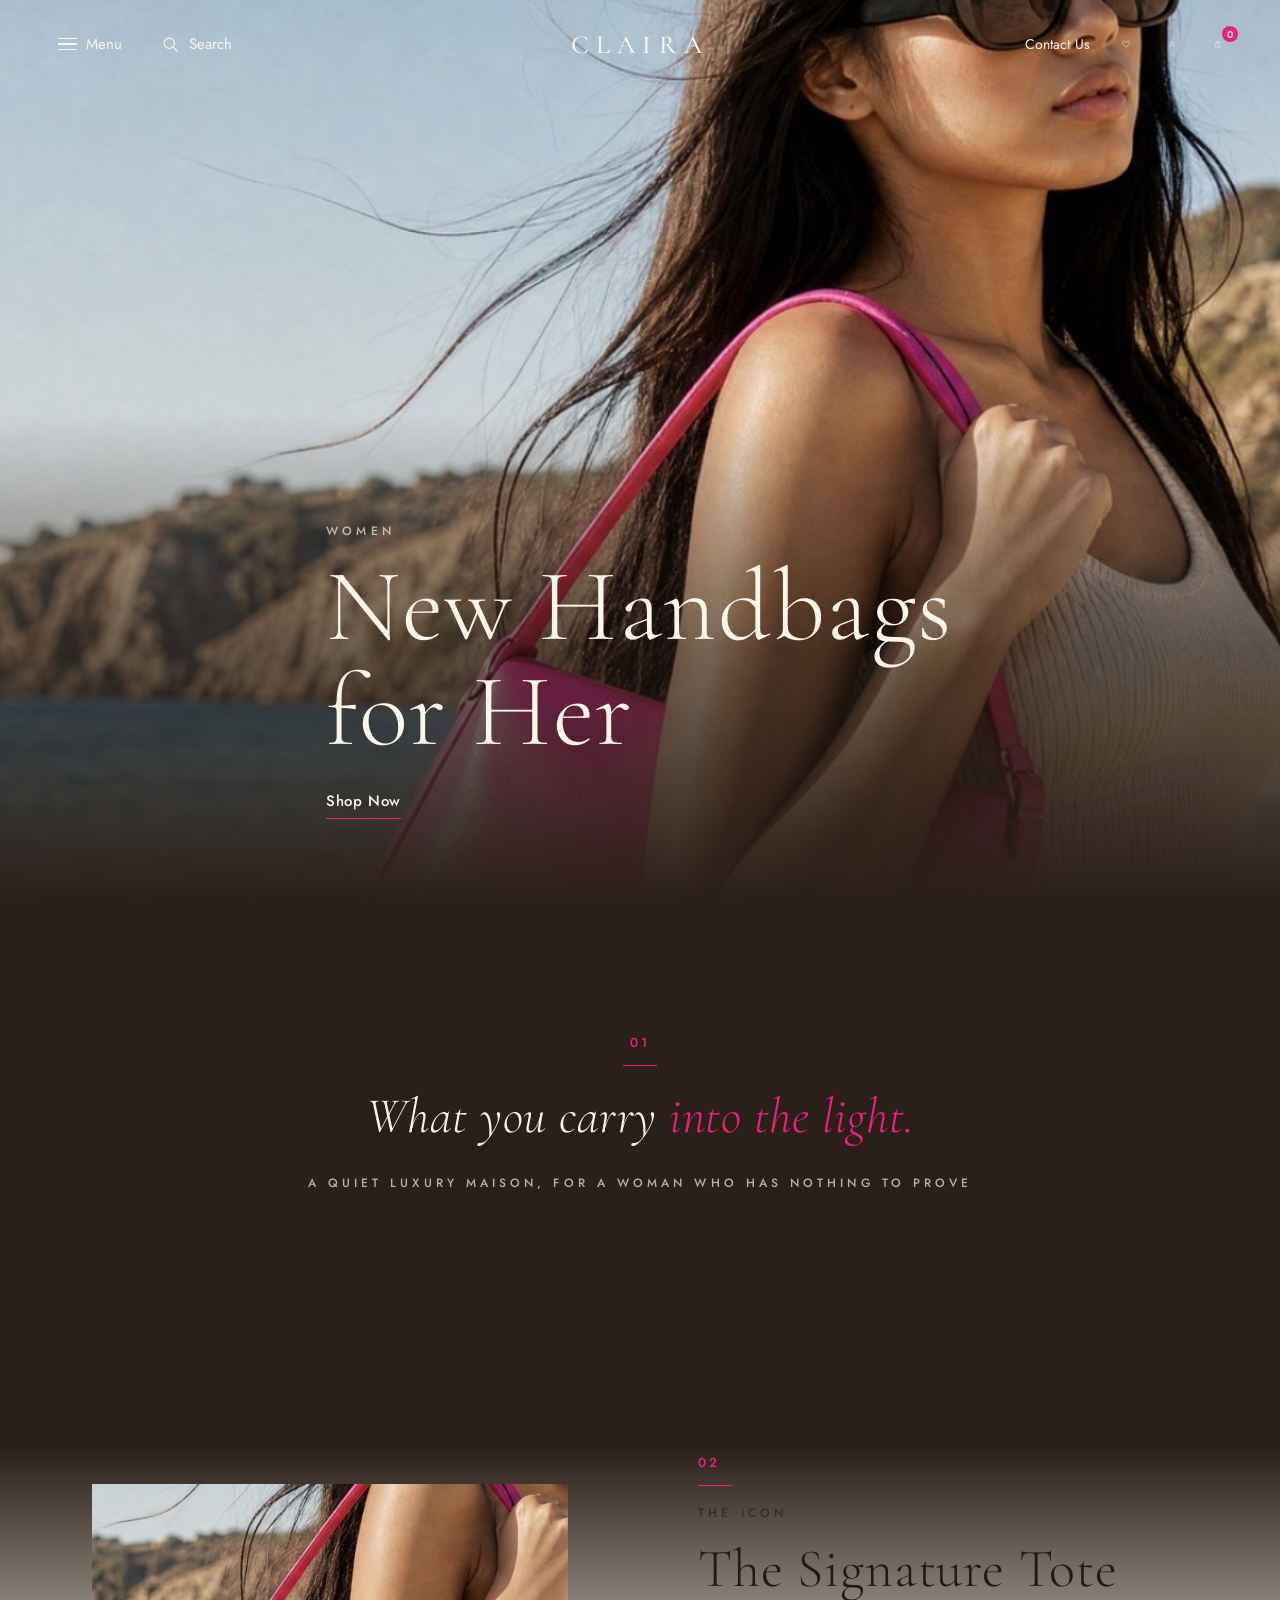
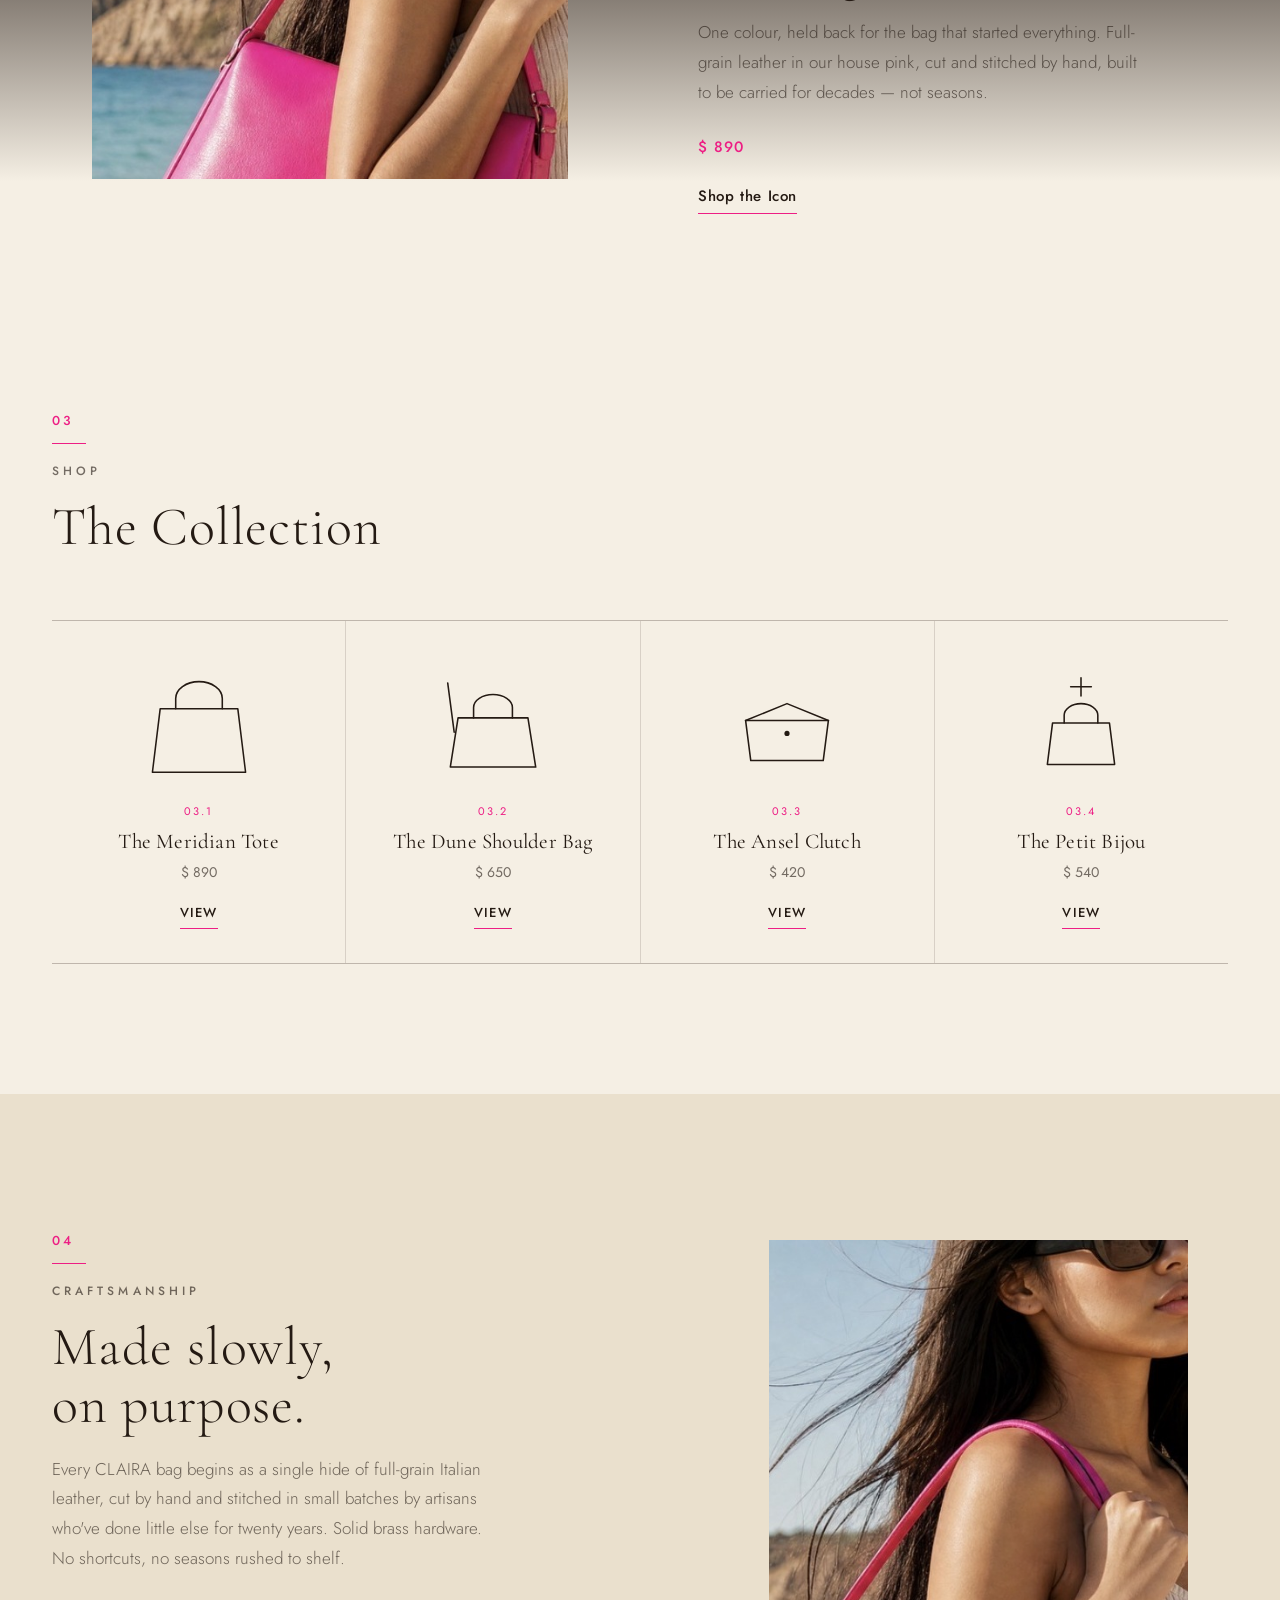
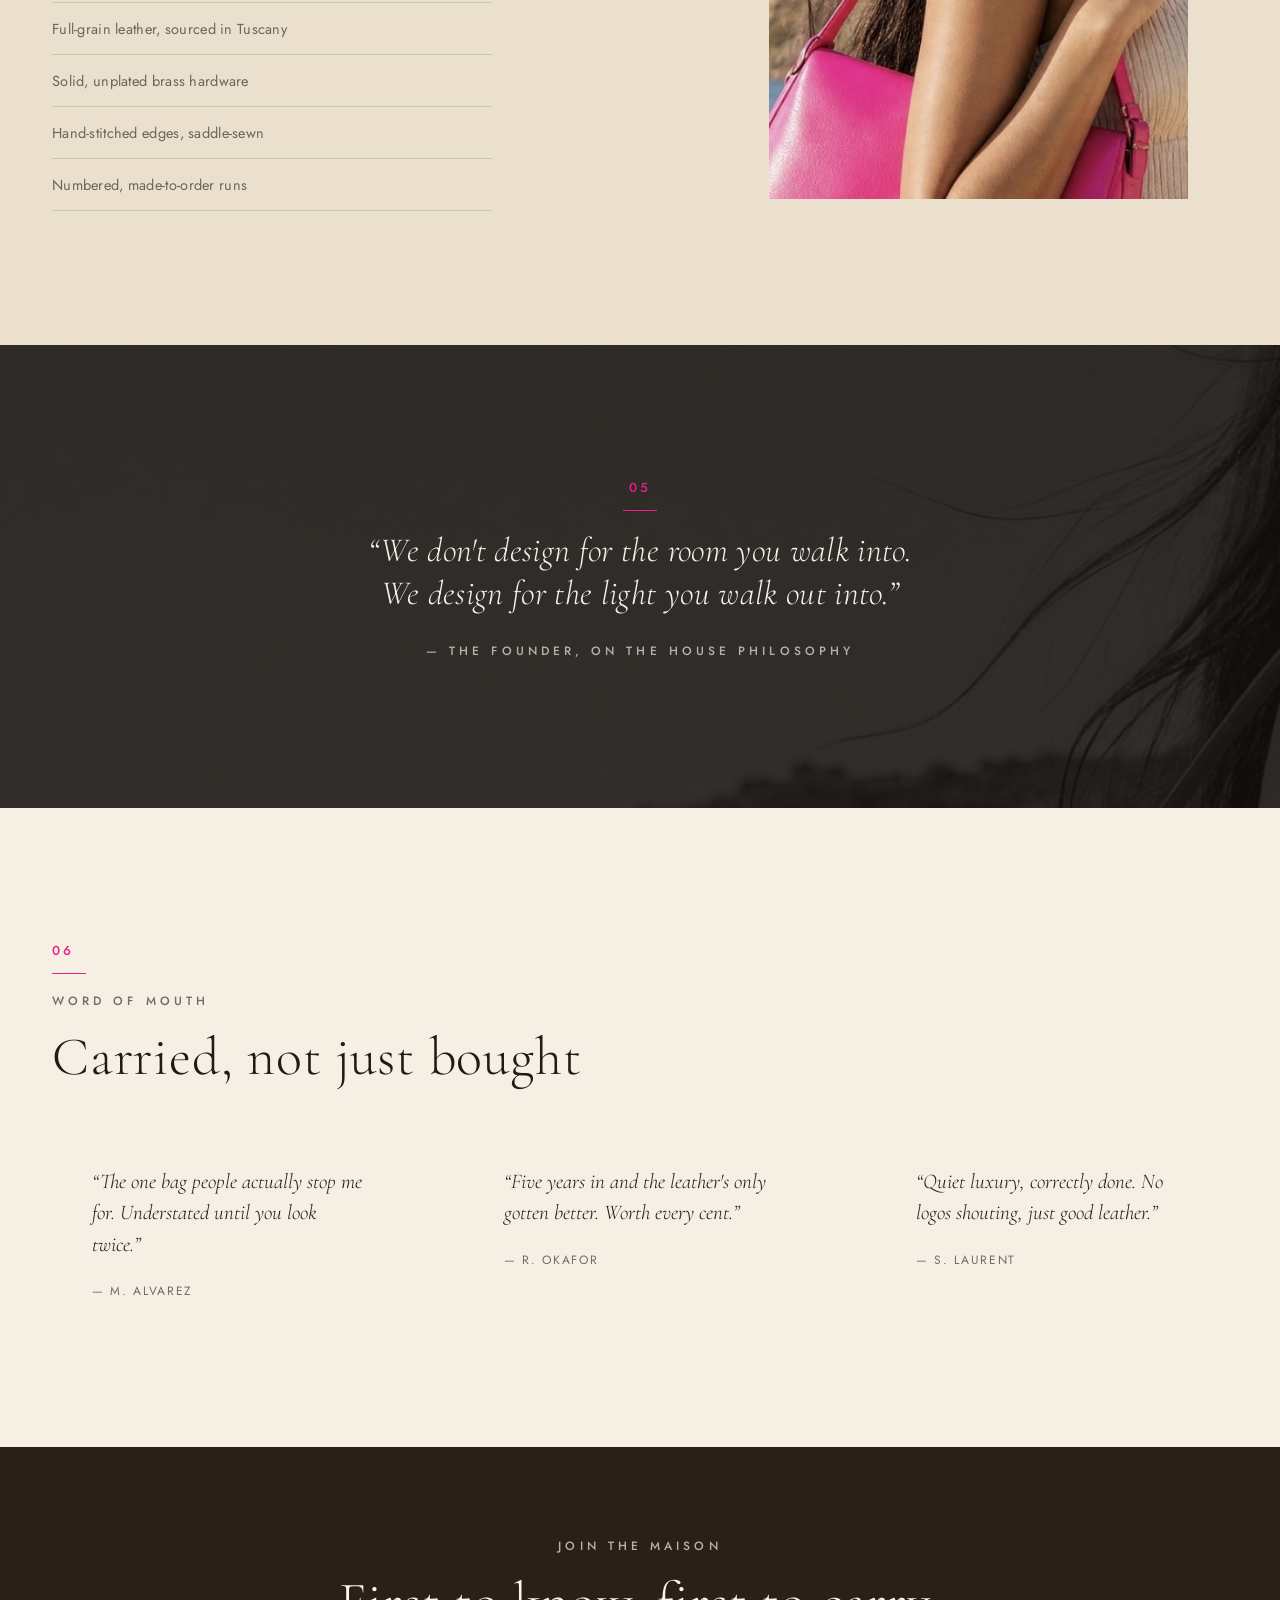
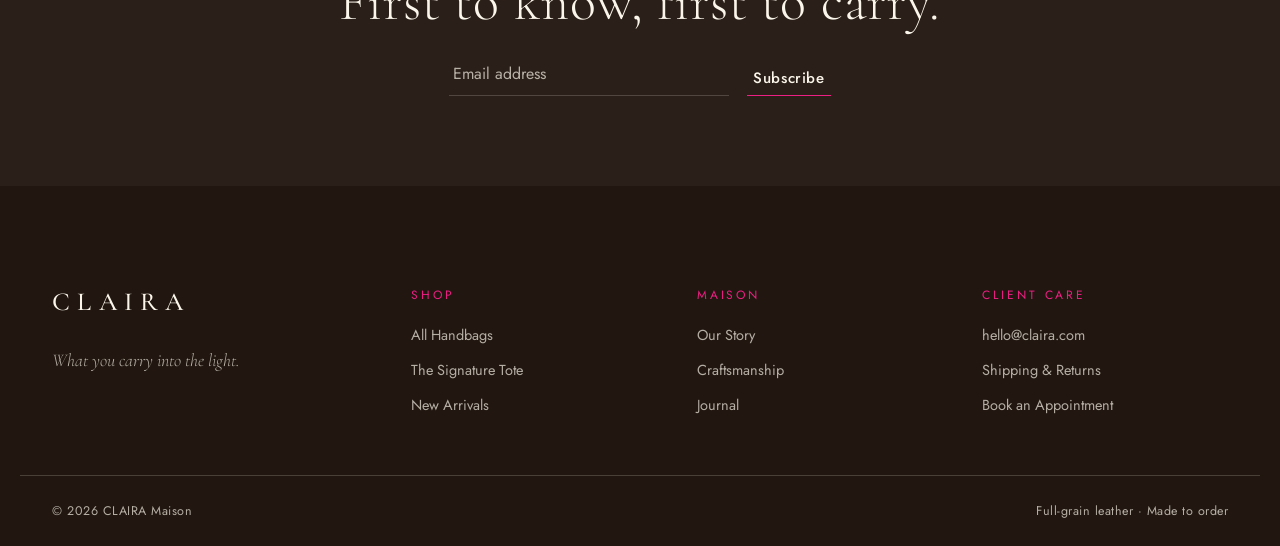
==== commit 692a1d38: "Build full CLAIRA site, extending the hero into a complete maison story Keeps the supplied hero (nav" ====
--- a/index.html
+++ b/index.html
@@ -3,482 +3,302 @@
 <head>
 <meta charset="UTF-8" />
 <meta name="viewport" content="width=device-width, initial-scale=1.0" />
-<title>Pizza Place — Denham Springs, LA · Pizza, Po-Boys & Plates</title>
-<meta name="description" content="Pizza Place in Denham Springs, Louisiana. Wood-warm pizzas, overstuffed po-boys, muffalettas and seafood plates. 4.5 stars, 412 reviews. 34646 LA-16. Call (225) 664-8254." />
-<meta name="theme-color" content="#1a1410" />
-
-<!-- Open Graph -->
-<meta property="og:title" content="Pizza Place — Denham Springs, LA" />
-<meta property="og:description" content="“I've never had a bad pizza from here.” Pizza, po-boys & plates in Denham Springs. 4.5★ · 412 reviews." />
-<meta property="og:type" content="restaurant" />
+<title>CLAIRA — What You Carry Into the Light</title>
+<meta name="description" content="CLAIRA is a quiet-luxury handbag maison. Full-grain leather, solid hardware, made to carry into the light. Shop the signature collection." />
+<meta name="theme-color" content="#2A1F17" />
+
+<meta property="og:title" content="CLAIRA — What You Carry Into the Light" />
+<meta property="og:description" content="A quiet-luxury handbag maison. Full-grain leather, solid hardware, made slowly." />
+<meta property="og:type" content="website" />
 
 <link rel="preconnect" href="https://fonts.googleapis.com" />
 <link rel="preconnect" href="https://fonts.gstatic.com" crossorigin />
-<link href="https://fonts.googleapis.com/css2?family=Fraunces:ital,opsz,wght@0,9..144,400;0,9..144,500;0,9..144,600;0,9..144,700;0,9..144,900;1,9..144,500;1,9..144,600&family=Hanken+Grotesk:wght@400;500;600;700&family=Space+Mono:wght@400;700&display=swap" rel="stylesheet" />
+<link href="https://fonts.googleapis.com/css2?family=Cormorant+Garamond:ital,wght@0,300;0,400;0,500;1,300;1,400&family=Jost:wght@300;400;500;600&display=swap" rel="stylesheet" />
 
 <link rel="stylesheet" href="assets/css/styles.css" />
-<link rel="icon" href="data:image/svg+xml,%3Csvg xmlns='http://www.w3.org/2000/svg' viewBox='0 0 100 100'%3E%3Cpath d='M50 8 L92 78 a48 18 0 0 1-84 0 Z' fill='%23e9b949'/%3E%3Cpath d='M50 20 L82 74 a36 12 0 0 1-64 0 Z' fill='%23f1c75a'/%3E%3Ccircle cx='40' cy='52' r='6' fill='%23c0341d'/%3E%3Ccircle cx='62' cy='50' r='5.5' fill='%23c0341d'/%3E%3Ccircle cx='50' cy='66' r='5' fill='%23c0341d'/%3E%3C/svg%3E" />
-
-<!-- Local business structured data (real details) -->
-<script type="application/ld+json">
-{
-  "@context": "https://schema.org",
-  "@type": "Restaurant",
-  "name": "Pizza Place",
-  "servesCuisine": ["Pizza", "Po-Boys", "Cajun", "American"],
-  "priceRange": "$10–20",
-  "telephone": "+1-225-664-8254",
-  "address": {
-    "@type": "PostalAddress",
-    "streetAddress": "34646 LA-16",
-    "addressLocality": "Denham Springs",
-    "addressRegion": "LA",
-    "postalCode": "70706",
-    "addressCountry": "US"
-  },
-  "aggregateRating": {
-    "@type": "AggregateRating",
-    "ratingValue": "4.5",
-    "reviewCount": "412"
-  },
-  "openingHoursSpecification": [
-    {"@type": "OpeningHoursSpecification", "dayOfWeek": ["Monday","Tuesday","Wednesday","Thursday"], "opens": "10:30", "closes": "20:00"},
-    {"@type": "OpeningHoursSpecification", "dayOfWeek": ["Friday","Saturday"], "opens": "10:30", "closes": "20:30"},
-    {"@type": "OpeningHoursSpecification", "dayOfWeek": "Sunday", "opens": "10:30", "closes": "20:00"}
-  ]
-}
-</script>
+<link rel="icon" href="data:image/svg+xml,%3Csvg xmlns='http://www.w3.org/2000/svg' viewBox='0 0 100 100'%3E%3Crect width='100' height='100' fill='%232A1F17'/%3E%3Ctext x='50' y='62' font-family='Georgia,serif' font-size='46' fill='%23ED1E84' text-anchor='middle'%3EC%3C/text%3E%3C/svg%3E" />
 </head>
 <body>
 
-<!-- ============ SHARED SVG DEFS: 3D pizza logo + ripple filter ============ -->
-<svg width="0" height="0" aria-hidden="true" focusable="false" style="position:absolute">
-  <defs>
-    <!-- Animated water-ripple displacement -->
-    <filter id="ripple" x="-20%" y="-20%" width="140%" height="140%">
-      <feTurbulence type="fractalNoise" baseFrequency="0.009 0.013" numOctaves="2" seed="7" result="noise">
-        <animate attributeName="baseFrequency" dur="14s" keyTimes="0;0.5;1"
-                 values="0.009 0.013;0.014 0.009;0.009 0.013" repeatCount="indefinite" />
-      </feTurbulence>
-      <feDisplacementMap in="SourceGraphic" in2="noise" scale="9" xChannelSelector="R" yChannelSelector="G" />
-    </filter>
-
-    <radialGradient id="cheese" cx="50%" cy="38%" r="70%">
-      <stop offset="0%" stop-color="#f6d985" />
-      <stop offset="55%" stop-color="#eebf57" />
-      <stop offset="100%" stop-color="#d99a36" />
-    </radialGradient>
-    <linearGradient id="crust" x1="0" y1="0" x2="0" y2="1">
-      <stop offset="0%" stop-color="#e7a958" />
-      <stop offset="100%" stop-color="#b06f30" />
-    </linearGradient>
-    <radialGradient id="pep" cx="38%" cy="34%" r="75%">
-      <stop offset="0%" stop-color="#e0512c" />
-      <stop offset="100%" stop-color="#a52a16" />
-    </radialGradient>
-
-    <!-- The reusable 3D-ish pizza slice -->
-    <symbol id="slice" viewBox="0 0 200 210">
-      <g class="slice-shadow">
-        <path d="M100 196 L20 44 a90 26 0 0 1 160 0 Z" fill="#000" opacity="0.28" />
-      </g>
-      <!-- crust band -->
-      <path d="M20 44 a90 26 0 0 1 160 0 l-9 15 a78 22 0 0 0-142 0 Z" fill="url(#crust)" />
-      <!-- cheese body -->
-      <path d="M100 190 L29 59 a78 22 0 0 1 142 0 Z" fill="url(#cheese)" />
-      <!-- cheese sheen -->
-      <path d="M100 190 L29 59 a78 22 0 0 1 142 0 Z" fill="#fff" opacity="0.06" />
-      <!-- toppings -->
-      <circle cx="74" cy="86" r="10" fill="url(#pep)" />
-      <circle cx="120" cy="80" r="9" fill="url(#pep)" />
-      <circle cx="100" cy="120" r="9.5" fill="url(#pep)" />
-      <circle cx="86" cy="150" r="7" fill="url(#pep)" />
-      <circle cx="62" cy="70" r="4.6" fill="#3f4a26" />
-      <circle cx="132" cy="104" r="4.6" fill="#3f4a26" />
-      <circle cx="112" cy="150" r="4" fill="#3f4a26" />
-      <!-- basil -->
-      <path d="M92 104 q10-12 22-6 q-6 13-22 6Z" fill="#5b6a3a" />
-      <path d="M70 118 q-9-10-19-5 q5 11 19 5Z" fill="#6b7a44" />
-    </symbol>
-  </defs>
-</svg>
-
-<!-- ============ TOP MICRO BAR ============ -->
-<div class="topbar">
-  <div class="wrap topbar__row">
-    <span class="status" id="statusPill" aria-live="polite">
-      <span class="status__dot"></span><span id="statusText">Checking hours…</span>
-    </span>
-    <span class="topbar__sep" aria-hidden="true">·</span>
-    <span class="topbar__loc">34646 LA-16, Denham Springs</span>
-    <a class="topbar__tel" href="tel:+12256648254">Call to order <span>(225) 664-8254</span></a>
-  </div>
-</div>
+<!-- ============ SCROLL PROGRESS ============ -->
+<div class="progress" id="progress" aria-hidden="true"></div>
 
 <!-- ============ NAV ============ -->
 <header class="nav" id="nav">
   <div class="wrap nav__row">
-    <a class="brand" href="#top" aria-label="Pizza Place home">
-      <svg class="brand__mark" viewBox="0 0 200 210" aria-hidden="true"><use href="#slice"/></svg>
-      <span class="brand__name">Pizza&nbsp;Place</span>
-    </a>
-    <nav class="nav__links" aria-label="Primary">
-      <a href="#menu">Menu</a>
-      <a href="#story">The Place</a>
-      <a href="#reviews">Reviews</a>
-      <a href="#visit">Visit</a>
-    </nav>
-    <a class="btn btn--call" href="tel:+12256648254">
-      <span class="btn__k">Order</span> (225) 664-8254
-    </a>
+    <div class="nav__left">
+      <button class="nav__link nav__menu" id="menuToggle" aria-expanded="false" aria-controls="drawer">
+        <span class="ico ico--menu" aria-hidden="true"><i></i><i></i><i></i></span>
+        Menu
+      </button>
+      <button class="nav__link nav__search" aria-label="Search">
+        <svg class="ico" viewBox="0 0 24 24" aria-hidden="true"><circle cx="10.5" cy="10.5" r="6.5"/><line x1="15.3" y1="15.3" x2="21" y2="21"/></svg>
+        Search
+      </button>
+    </div>
+
+    <a class="brand" href="#top" aria-label="CLAIRA home">CLAIRA</a>
+
+    <div class="nav__right">
+      <a class="nav__link nav__contact" href="#footer">Contact&nbsp;Us</a>
+      <button class="nav__icon" aria-label="Wishlist">
+        <svg viewBox="0 0 24 24" aria-hidden="true"><path d="M12 20.5s-7.6-4.6-10-9.1C0.4 8 1.9 4.6 5.2 3.8 7.6 3.2 10 4.3 12 7c2-2.7 4.4-3.8 6.8-3.2 3.3.8 4.8 4.2 3.2 7.6-2.4 4.5-10 9.1-10 9.1Z"/></svg>
+      </button>
+      <button class="nav__icon" aria-label="Account">
+        <svg viewBox="0 0 24 24" aria-hidden="true"><circle cx="12" cy="8" r="3.6"/><path d="M4.5 20.2c1.7-3.6 4.6-5.4 7.5-5.4s5.8 1.8 7.5 5.4"/></svg>
+      </button>
+      <button class="nav__icon nav__bag" aria-label="Bag, 0 items">
+        <svg viewBox="0 0 24 24" aria-hidden="true"><path d="M6.5 8.5h11l1 12.5h-13Z"/><path d="M9 8V6.8a3 3 0 0 1 6 0V8"/></svg>
+        <span class="nav__badge">0</span>
+      </button>
+    </div>
   </div>
 </header>
 
+<!-- ============ MOBILE DRAWER ============ -->
+<div class="drawer" id="drawer" aria-hidden="true">
+  <nav class="drawer__nav" aria-label="Mobile">
+    <a href="#collection">Shop All</a>
+    <a href="#signature">The Signature</a>
+    <a href="#craft">Craftsmanship</a>
+    <a href="#journal">Journal</a>
+    <a href="#footer">Contact</a>
+  </nav>
+</div>
+
 <main id="top">
 
   <!-- ============ HERO ============ -->
   <section class="hero" id="hero">
-    <!-- Hero video slot: drop <video class="hero__video" autoplay muted loop playsinline poster="..."><source src="assets/img/hero.mp4"></video> here to enable the brick-oven hero video. The oven glow + embers remain as a graceful fallback. -->
-    <canvas class="hero__embers" id="embers" aria-hidden="true"></canvas>
-    <div class="hero__oven" aria-hidden="true"></div>
-    <div class="wrap hero__grid">
-      <div class="hero__copy">
-        <p class="eyebrow">Denham Springs, Louisiana · Est. on the corner of LA-16</p>
-        <h1 class="hero__title">
-          “I've never had a<br><span class="ink-ember">bad pizza</span> from here.”
-        </h1>
-        <p class="hero__lede">
-          Hand-built pizzas, overstuffed po-boys and Gulf seafood plates — the kind of
-          neighborhood spot folks around here call <em>family</em>. Pull up a chair.
+    <div class="hero__bg" style="background-image:url('assets/img/hero.jpg')" role="img" aria-label="A woman on a California coastline carrying the CLAIRA signature tote in campaign pink"></div>
+    <div class="hero__scrim" aria-hidden="true"></div>
+    <div class="wrap hero__content">
+      <p class="eyebrow eyebrow--on-dark">Women</p>
+      <h1 class="hero__title">New Handbags<br>for Her</h1>
+      <a class="link-cta link-cta--on-dark" href="#collection">Shop Now</a>
+    </div>
+  </section>
+
+  <!-- ============ CHAPTER 01 — MANIFESTO (shadow) ============ -->
+  <section class="chapter chapter--espresso" id="manifesto">
+    <div class="wrap chapter__inner chapter__inner--center">
+      <span class="chapter-num">01</span>
+      <p class="statement">
+        What you carry <em>into the light.</em>
+      </p>
+      <p class="eyebrow eyebrow--on-dark chapter__sub">A quiet luxury maison, for a woman who has nothing to prove</p>
+    </div>
+  </section>
+
+  <!-- ============ CHAPTER 02 — SIGNATURE SPOTLIGHT (shadow → bone) ============ -->
+  <section class="chapter chapter--fade" id="signature">
+    <div class="wrap signature__grid">
+      <figure class="signature__media reveal">
+        <img src="assets/img/bag-detail.jpg" alt="Close detail of the CLAIRA signature tote in campaign pink leather" loading="lazy" />
+      </figure>
+      <div class="signature__copy reveal">
+        <span class="chapter-num">02</span>
+        <p class="eyebrow">The Icon</p>
+        <h2 class="h2">The Signature Tote</h2>
+        <p class="lede">
+          One colour, held back for the bag that started everything. Full-grain
+          leather in our house pink, cut and stitched by hand, built to be
+          carried for decades — not seasons.
         </p>
-        <div class="hero__cta">
-          <a class="btn btn--ember" href="#menu">See the menu</a>
-          <a class="hero__tel" href="tel:+12256648254">
-            <svg viewBox="0 0 24 24" aria-hidden="true"><path d="M6.6 10.8a15 15 0 0 0 6.6 6.6l2.2-2.2a1 1 0 0 1 1-.24 11.4 11.4 0 0 0 3.6.58 1 1 0 0 1 1 1V20a1 1 0 0 1-1 1A17 17 0 0 1 3 4a1 1 0 0 1 1-1h3.5a1 1 0 0 1 1 1 11.4 11.4 0 0 0 .58 3.6 1 1 0 0 1-.24 1Z"/></svg>
-            or call to order
-          </a>
-        </div>
-        <div class="rating" aria-label="Rated 4.5 out of 5 from 412 reviews">
-          <span class="rating__stars" aria-hidden="true">
-            <i class="s"></i><i class="s"></i><i class="s"></i><i class="s"></i><i class="s s--half"></i>
-          </span>
-          <strong>4.5</strong>
-          <span class="rating__count">412 Google reviews</span>
-        </div>
-      </div>
-
-      <div class="hero__art">
-        <div class="logo-stage">
-          <div class="logo-stage__halo" aria-hidden="true"></div>
-          <svg class="logo-stage__slice rippled" viewBox="0 0 200 210" role="img" aria-label="Pizza Place pizza slice emblem">
-            <use href="#slice"/>
-          </svg>
-          <!-- concentric ripple rings -->
-          <span class="ring r1" aria-hidden="true"></span>
-          <span class="ring r2" aria-hidden="true"></span>
-          <span class="ring r3" aria-hidden="true"></span>
-        </div>
-      </div>
-    </div>
-    <p class="hero__foot">
-      <span>Open 7 days · 10:30am–8pm</span>
-      <span class="dotdiv" aria-hidden="true"></span>
-      <span>Dine in · Take-out · Delivery</span>
-      <span class="dotdiv" aria-hidden="true"></span>
-      <span>Kids' menu · No reservations needed</span>
-    </p>
-  </section>
-
-  <!-- ============ MARQUEE ============ -->
-  <div class="marquee" aria-hidden="true">
-    <div class="marquee__track">
-      <span>Watson Supreme</span><span class="m-dot"></span>
-      <span>Meat Lovers</span><span class="m-dot"></span>
-      <span>Roast Beef Po-Boy</span><span class="m-dot"></span>
-      <span>Muffaletta</span><span class="m-dot"></span>
-      <span>Shrimp Pizza</span><span class="m-dot"></span>
-      <span>Bacon Cheeseburger Pizza</span><span class="m-dot"></span>
-      <span>Fried Pickles</span><span class="m-dot"></span>
-      <span>Seafood Platter</span><span class="m-dot"></span>
-      <span>La Mex</span><span class="m-dot"></span>
-      <span>Hot Boudin Bites</span><span class="m-dot"></span>
-      <!-- duplicate for seamless loop -->
-      <span>Watson Supreme</span><span class="m-dot"></span>
-      <span>Meat Lovers</span><span class="m-dot"></span>
-      <span>Roast Beef Po-Boy</span><span class="m-dot"></span>
-      <span>Muffaletta</span><span class="m-dot"></span>
-      <span>Shrimp Pizza</span><span class="m-dot"></span>
-      <span>Bacon Cheeseburger Pizza</span><span class="m-dot"></span>
-      <span>Fried Pickles</span><span class="m-dot"></span>
-      <span>Seafood Platter</span><span class="m-dot"></span>
-      <span>La Mex</span><span class="m-dot"></span>
-      <span>Hot Boudin Bites</span><span class="m-dot"></span>
-    </div>
-  </div>
-
-  <!-- ============ STORY ============ -->
-  <section class="story" id="story">
-    <div class="wrap story__grid">
-      <div class="story__media reveal">
-        <figure class="shot shot--counter" data-shot="interior">
-          <div class="shot__art shot__art--oven" aria-hidden="true">
-            <svg class="food food--pie" viewBox="0 0 240 240" aria-hidden="true"><use href="#slice"/></svg>
+        <p class="price">$ 890</p>
+        <a class="link-cta" href="#collection">Shop the Icon</a>
+      </div>
+    </div>
+  </section>
+
+  <!-- ============ CHAPTER 03 — COLLECTION ============ -->
+  <section class="chapter chapter--bone" id="collection">
+    <div class="wrap">
+      <div class="chapter__head reveal">
+        <span class="chapter-num">03</span>
+        <p class="eyebrow">Shop</p>
+        <h2 class="h2">The Collection</h2>
+      </div>
+
+      <div class="products">
+        <article class="product reveal">
+          <div class="product__art" aria-hidden="true">
+            <svg viewBox="0 0 200 170"><use href="#bag-tote"/></svg>
           </div>
-          <figcaption>The oven's been warm a long time.</figcaption>
-        </figure>
-      </div>
-      <div class="story__copy reveal">
-        <p class="eyebrow">The Place</p>
-        <h2 class="h2">Not fancy. <span class="ink-ember">Just good</span>, every single time.</h2>
-        <p>
-          We're a family kitchen on LA-16 — pizzas pulled hot, po-boys dressed the way
-          your aunt would dress them, and a fryer that never quits. No reservations, no
-          fuss. You order, we cook, you leave full.
+          <p class="product__num">03.1</p>
+          <h3 class="product__name">The Meridian Tote</h3>
+          <p class="product__price">$ 890</p>
+          <a class="link-cta link-cta--sm" href="#">View</a>
+        </article>
+
+        <article class="product reveal">
+          <div class="product__art" aria-hidden="true">
+            <svg viewBox="0 0 200 170"><use href="#bag-shoulder"/></svg>
+          </div>
+          <p class="product__num">03.2</p>
+          <h3 class="product__name">The Dune Shoulder Bag</h3>
+          <p class="product__price">$ 650</p>
+          <a class="link-cta link-cta--sm" href="#">View</a>
+        </article>
+
+        <article class="product reveal">
+          <div class="product__art" aria-hidden="true">
+            <svg viewBox="0 0 200 170"><use href="#bag-clutch"/></svg>
+          </div>
+          <p class="product__num">03.3</p>
+          <h3 class="product__name">The Ansel Clutch</h3>
+          <p class="product__price">$ 420</p>
+          <a class="link-cta link-cta--sm" href="#">View</a>
+        </article>
+
+        <article class="product reveal">
+          <div class="product__art" aria-hidden="true">
+            <svg viewBox="0 0 200 170"><use href="#bag-mini"/></svg>
+          </div>
+          <p class="product__num">03.4</p>
+          <h3 class="product__name">The Petit Bijou</h3>
+          <p class="product__price">$ 540</p>
+          <a class="link-cta link-cta--sm" href="#">View</a>
+        </article>
+      </div>
+    </div>
+  </section>
+
+  <!-- ============ CHAPTER 04 — CRAFTSMANSHIP ============ -->
+  <section class="chapter chapter--bone-deep" id="craft">
+    <div class="wrap craft__grid">
+      <div class="craft__copy reveal">
+        <span class="chapter-num">04</span>
+        <p class="eyebrow">Craftsmanship</p>
+        <h2 class="h2">Made slowly,<br>on purpose.</h2>
+        <p class="lede">
+          Every CLAIRA bag begins as a single hide of full-grain Italian
+          leather, cut by hand and stitched in small batches by artisans who've
+          done little else for twenty years. Solid brass hardware. No shortcuts,
+          no seasons rushed to shelf.
         </p>
-        <p class="story__quote">
-          “We love the food and staff. The food is delicious and the staff is so friendly.
-          They have become family to us!”
-        </p>
-        <p class="story__by">— Verified Google review</p>
-        <div class="badges">
-          <span class="badge">4.5★ · 412 reviews</span>
-          <span class="badge">$10–20</span>
-          <span class="badge">Kids' menu</span>
-          <span class="badge">Take-out &amp; delivery</span>
-        </div>
-      </div>
-    </div>
-  </section>
-
-  <!-- ============ MENU ============ -->
-  <section class="menu" id="menu">
+        <ul class="craft__list">
+          <li>Full-grain leather, sourced in Tuscany</li>
+          <li>Solid, unplated brass hardware</li>
+          <li>Hand-stitched edges, saddle-sewn</li>
+          <li>Numbered, made-to-order runs</li>
+        </ul>
+      </div>
+      <figure class="craft__media reveal">
+        <img src="assets/img/portrait.jpg" alt="Editorial portrait of a woman wearing the CLAIRA signature tote by the coast" loading="lazy" />
+      </figure>
+    </div>
+  </section>
+
+  <!-- ============ CHAPTER 05 — CAMPAIGN QUOTE ============ -->
+  <section class="chapter chapter--near-black" id="journal">
+    <div class="chapter__bgtexture" style="background-image:url('assets/img/coast.jpg')" aria-hidden="true"></div>
+    <div class="wrap chapter__inner chapter__inner--center reveal">
+      <span class="chapter-num">05</span>
+      <p class="statement statement--sm">
+        “We don't design for the room you walk into.<br>
+        We design for the light you walk out into.”
+      </p>
+      <p class="eyebrow eyebrow--on-dark chapter__sub">— The Founder, on the house philosophy</p>
+    </div>
+  </section>
+
+  <!-- ============ CHAPTER 06 — WORD OF MOUTH ============ -->
+  <section class="chapter chapter--bone" id="reviews">
     <div class="wrap">
-      <div class="menu__head reveal">
-        <p class="eyebrow">The Menu</p>
-        <h2 class="h2">Pizzas, po-boys &amp; plates</h2>
-        <p class="menu__note">Prices shown where posted. Toppings &amp; specials change — call <a href="tel:+12256648254">(225)&nbsp;664-8254</a> for today's.</p>
-      </div>
-
-      <div class="tabs reveal" role="tablist" aria-label="Menu categories">
-        <button class="tab is-active" role="tab" aria-selected="true" data-tab="pizzas">Specialty Pizzas</button>
-        <button class="tab" role="tab" aria-selected="false" data-tab="poboys">Po-Boys &amp; Sandwiches</button>
-        <button class="tab" role="tab" aria-selected="false" data-tab="plates">Plates &amp; Sides</button>
-        <button class="tab" role="tab" aria-selected="false" data-tab="sweets">Sweets</button>
-        <button class="tab" role="tab" aria-selected="false" data-tab="kids">Kids</button>
-      </div>
-
-      <!-- PIZZAS -->
-      <div class="panel is-active" data-panel="pizzas">
-        <div class="menu__list">
-          <article class="item"><h3>Watson Supreme</h3><p>The works — pepperoni, sausage, beef, mushroom, peppers, onion &amp; olives.</p><span class="price">Sm · Md · Lg</span></article>
-          <article class="item"><h3>Meat Lovers</h3><p>Pepperoni, Italian sausage, hamburger &amp; bacon over real mozzarella.</p><span class="price">Sm · Md · Lg</span></article>
-          <article class="item"><h3>Bacon Cheeseburger</h3><p>Seasoned beef, bacon, cheddar &amp; mozz — a burger you fold.</p><span class="price">Sm · Md · Lg</span></article>
-          <article class="item"><h3>Shrimp</h3><p>Gulf shrimp, garlic butter base, mozzarella. A Louisiana thing.</p><span class="price">Sm · Md · Lg</span></article>
-          <article class="item"><h3>La Mex</h3><p>Taco beef, jalapeños, peppers &amp; cheese with a kick.</p><span class="price">Sm · Md · Lg</span></article>
-          <article class="item"><h3>Chicken — Fajita · B-B-Q · Bacon Ranch</h3><p>Pick your style. Grilled chicken three good ways.</p><span class="price">Sm · Md · Lg</span></article>
-          <article class="item"><h3>Hawaiian</h3><p>Ham &amp; pineapple. Yes, we're on that side.</p><span class="price">Sm · Md · Lg</span></article>
-          <article class="item"><h3>BLT</h3><p>Bacon baked in, lettuce &amp; tomato fresh on top after.</p><span class="price">Sm · Md · Lg</span></article>
-          <article class="item"><h3>Vegetarian</h3><p>Mushroom, onion, peppers, olives &amp; tomato. No meat, no problem.</p><span class="price">Sm · Md · Lg</span></article>
-        </div>
-        <div class="toppings reveal">
-          <p class="eyebrow">Build your own — toppings</p>
-          <ul class="chips">
-            <li>Pepperoni</li><li>Canadian Bacon</li><li>Sausage</li><li>Italian Sausage</li><li>Hamburger</li><li>Bacon</li><li>Mushrooms</li><li>Green Olives</li><li>Black Olives</li><li>Bell Peppers</li><li>Sweet Peppers</li><li>Pineapple</li><li>Tomatoes</li><li>Jalapeños</li><li>Shrimp</li><li>Anchovies</li>
-          </ul>
-        </div>
-      </div>
-
-      <!-- PO-BOYS -->
-      <div class="panel" data-panel="poboys">
-        <div class="menu__list">
-          <article class="item"><h3>Roast Beef Po-Boy</h3><p>Slow beef &amp; gravy, dressed, on French bread.</p><span class="price">$7.49</span></article>
-          <article class="item"><h3>Ham Po-Boy</h3><p>Stacked ham, dressed your way.</p><span class="price">$7.49</span></article>
-          <article class="item"><h3>B-B-Q Po-Boy</h3><p>Pulled &amp; sauced, piled high.</p><span class="price">$7.49</span></article>
-          <article class="item"><h3>Turkey Po-Boy</h3><p>Roast turkey, crisp &amp; cool.</p><span class="price">$7.49</span></article>
-          <article class="item"><h3>Shrimp Po-Boy</h3><p>Fried Gulf shrimp, lettuce, tomato, mayo.</p><span class="price">$7.49</span></article>
-          <article class="item"><h3>Fish Po-Boy</h3><p>Golden fried fillet, dressed.</p><span class="price">$7.49</span></article>
-          <article class="item"><h3>Muffaletta</h3><p>Round sesame loaf, ham, salami, provolone &amp; olive salad. The real deal.</p><span class="price">$12.99</span></article>
-          <article class="item"><h3>Philly</h3><p>Shaved steak, peppers, onions &amp; melted cheese.</p><span class="price">Market</span></article>
-          <article class="item"><h3>Burgers</h3><p>Hamburger or cheeseburger, cooked to order.</p><span class="price">$4.49</span></article>
-          <article class="item"><h3>Chicken — Grilled or Fried</h3><p>On a bun, dressed &amp; ready.</p><span class="price">Market</span></article>
-          <article class="item"><h3>BLT Sandwich</h3><p>Bacon, lettuce, tomato. Simple, done right.</p><span class="price">Market</span></article>
-        </div>
-      </div>
-
-      <!-- PLATES -->
-      <div class="panel" data-panel="plates">
-        <div class="menu__list">
-          <article class="item"><h3>Seafood Platter</h3><p>Fish, shrimp &amp; the fixin's, fried golden.</p><span class="price">$13.99</span></article>
-          <article class="item"><h3>Wings — Plain or B-B-Q</h3><p>Tossed hot, the way wings should be.</p><span class="price">$7.49</span></article>
-          <article class="item"><h3>Chicken Tenders &amp; Fries</h3><p>Hand-breaded, crispy, with fries.</p><span class="price">Market</span></article>
-          <article class="item"><h3>Hot Boudin Bites</h3><p>Louisiana boudin, fried into bites.</p><span class="price">Market</span></article>
-          <article class="item"><h3>Fried Pickles</h3><p>Tangy, crunchy, gone in a minute.</p><span class="price">$4.49</span></article>
-          <article class="item"><h3>Onion Rings</h3><p>Thick-cut, golden, stacked high.</p><span class="price">$4.49</span></article>
-          <article class="item"><h3>Baked Cheese Bread Sticks</h3><p>Pizza dough, garlic butter, mozzarella.</p><span class="price">$4.49</span></article>
-          <article class="item"><h3>Fried Ravioli</h3><p>Crispy outside, cheesy in, marinara to dip.</p><span class="price">$4.49</span></article>
-          <article class="item"><h3>Chicken Sticks</h3><p>Breaded strips with dipping sauce.</p><span class="price">$5.99</span></article>
-          <article class="item"><h3>Chef Salad</h3><p>Greens, meats, cheese &amp; the works.</p><span class="price">Market</span></article>
-          <article class="item"><h3>Spaghetti &amp; Garlic Bread</h3><p>Red sauce, parmesan, warm bread.</p><span class="price">Market</span></article>
-        </div>
-      </div>
-
-      <!-- SWEETS -->
-      <div class="panel" data-panel="sweets">
-        <div class="menu__list">
-          <article class="item"><h3>Dessert Pizza</h3><p>Sweet crust, cinnamon &amp; icing. Share it (or don't).</p><span class="price">Market</span></article>
-          <article class="item"><h3>Fudge Brownie</h3><p>Warm, dense, chocolate all the way through.</p><span class="price">Market</span></article>
-          <article class="item"><h3>Lava Cake</h3><p>Molten center, served warm.</p><span class="price">Market</span></article>
-        </div>
-      </div>
-
-      <!-- KIDS -->
-      <div class="panel" data-panel="kids">
-        <div class="menu__list">
-          <article class="item"><h3>Kids' Meals</h3><p>Personal pizza, tenders, or mac — pick one, keep it easy.</p><span class="price">$3.99</span></article>
-          <article class="item"><h3>Personal Pizza</h3><p>Their own little pie, their own toppings.</p><span class="price">$3.99</span></article>
-        </div>
-        <p class="menu__note">Every kid eats. That's the rule.</p>
-      </div>
-    </div>
-  </section>
-
-  <!-- ============ GALLERY / SIGNATURE STILLS ============ -->
-  <section class="gallery" aria-label="From the kitchen">
-    <div class="wrap">
-      <div class="menu__head reveal">
-        <p class="eyebrow">From the kitchen</p>
-        <h2 class="h2">What people drive out for</h2>
-      </div>
-      <div class="gallery__grid">
-        <figure class="shot shot--tall reveal" data-shot="supreme">
-          <div class="shot__art shot__art--pie" aria-hidden="true"><svg class="food food--pie" viewBox="0 0 240 240"><use href="#slice"/></svg></div>
-          <figcaption><strong>Watson Supreme</strong><span>the whole garden + the whole smokehouse</span></figcaption>
-        </figure>
-        <figure class="shot reveal" data-shot="muffaletta">
-          <div class="shot__art shot__art--sandwich" aria-hidden="true">
-            <svg viewBox="0 0 200 160" class="food"><ellipse cx="100" cy="120" rx="78" ry="20" fill="#cf9b54"/><path d="M22 110 q78-58 156 0 q-10 22-78 22 q-68 0-78-22Z" fill="#e7b86a"/><path d="M30 104 q70-30 140 0" fill="none" stroke="#b5783a" stroke-width="3"/><circle cx="70" cy="78" r="3" fill="#f3e3b0"/><circle cx="100" cy="70" r="3" fill="#f3e3b0"/><circle cx="130" cy="78" r="3" fill="#f3e3b0"/><path d="M28 112 q72 26 144 0" fill="none" stroke="#7d8a48" stroke-width="6" opacity=".7"/></svg>
-          </div>
-          <figcaption><strong>Muffaletta</strong><span>olive salad on a sesame round</span></figcaption>
-        </figure>
-        <figure class="shot reveal" data-shot="rings">
-          <div class="shot__art shot__art--rings" aria-hidden="true">
-            <svg viewBox="0 0 200 160" class="food"><g fill="none" stroke-width="14"><circle cx="70" cy="90" r="40" stroke="#e3a44e"/><circle cx="120" cy="70" r="34" stroke="#d99a3f"/><circle cx="130" cy="110" r="28" stroke="#eab863"/></g></svg>
-          </div>
-          <figcaption><strong>Onion Rings</strong><span>thick-cut, golden, stacked</span></figcaption>
-        </figure>
-        <figure class="shot reveal" data-shot="poboy">
-          <div class="shot__art shot__art--poboy" aria-hidden="true">
-            <svg viewBox="0 0 220 150" class="food"><path d="M14 86 q96-44 192 0 q-12 20-96 20 q-84 0-96-20Z" fill="#e7b86a"/><path d="M20 90 q90-26 180 0" fill="none" stroke="#7d8a48" stroke-width="7" opacity=".75"/><path d="M24 96 q86 20 172 0" fill="none" stroke="#b3402a" stroke-width="6"/><ellipse cx="110" cy="112" rx="96" ry="14" fill="#cf9b54"/></svg>
-          </div>
-          <figcaption><strong>Roast Beef Po-Boy</strong><span>dressed, with gravy</span></figcaption>
-        </figure>
-      </div>
-      <p class="gallery__note">Photography in progress — fresh shots from the LA-16 kitchen are on the way.</p>
-    </div>
-  </section>
-
-  <!-- ============ REVIEWS ============ -->
-  <section class="reviews" id="reviews">
-    <div class="wrap">
-      <div class="menu__head reveal">
-        <p class="eyebrow">Word of mouth</p>
-        <h2 class="h2">4.5 stars. 412 reviews. <span class="ink-ember">Zero bad pizzas.</span></h2>
-      </div>
-      <div class="reviews__grid">
+      <div class="chapter__head reveal">
+        <span class="chapter-num">06</span>
+        <p class="eyebrow">Word of Mouth</p>
+        <h2 class="h2">Carried, not just bought</h2>
+      </div>
+      <div class="quotes">
         <blockquote class="quote reveal">
-          <span class="quote__stars" aria-label="5 stars">★★★★★</span>
-          <p>“Great food and great employees.”</p>
-          <cite>Verified Google review</cite>
+          <p>“The one bag people actually stop me for. Understated until you look twice.”</p>
+          <cite>— M. Alvarez</cite>
         </blockquote>
         <blockquote class="quote reveal">
-          <span class="quote__stars" aria-label="5 stars">★★★★★</span>
-          <p>“I've never had a bad pizza from here.”</p>
-          <cite>Verified Google review</cite>
+          <p>“Five years in and the leather's only gotten better. Worth every cent.”</p>
+          <cite>— R. Okafor</cite>
         </blockquote>
         <blockquote class="quote reveal">
-          <span class="quote__stars" aria-label="5 stars">★★★★★</span>
-          <p>“Great pizza, po-boys, and friendly service.”</p>
-          <cite>Verified Google review</cite>
+          <p>“Quiet luxury, correctly done. No logos shouting, just good leather.”</p>
+          <cite>— S. Laurent</cite>
         </blockquote>
-        <blockquote class="quote quote--wide reveal">
-          <span class="quote__stars" aria-label="5 stars">★★★★★</span>
-          <p>“We love the food and staff. The food is delicious and the staff is so friendly. They have become family to us!”</p>
-          <cite>Verified Google review</cite>
-        </blockquote>
-      </div>
-    </div>
-  </section>
-
-  <!-- ============ VISIT ============ -->
-  <section class="visit" id="visit">
-    <div class="wrap visit__grid">
-      <div class="visit__info reveal">
-        <p class="eyebrow">Come see us</p>
-        <h2 class="h2">34646 LA-16,<br>Denham Springs, LA</h2>
-        <p class="visit__sub">In Watson, right on Highway 16. Easy in, easy out.</p>
-
-        <div class="visit__rows">
-          <a class="visit__row" href="tel:+12256648254">
-            <span class="visit__label">Call to order</span>
-            <span class="visit__val">(225) 664-8254</span>
-          </a>
-          <a class="visit__row" href="https://www.google.com/maps/dir/?api=1&destination=34646+LA-16+Denham+Springs+LA+70706" target="_blank" rel="noopener">
-            <span class="visit__label">Directions</span>
-            <span class="visit__val">34646 LA-16 · 70706 ↗</span>
-          </a>
-        </div>
-
-        <table class="hours" id="hoursTable" aria-label="Hours of operation">
-          <tbody>
-            <tr data-day="1"><th>Monday</th><td>10:30am – 8:00pm</td></tr>
-            <tr data-day="2"><th>Tuesday</th><td>10:30am – 8:00pm</td></tr>
-            <tr data-day="3"><th>Wednesday</th><td>10:30am – 8:00pm</td></tr>
-            <tr data-day="4"><th>Thursday</th><td>10:30am – 8:00pm</td></tr>
-            <tr data-day="5"><th>Friday</th><td>10:30am – 8:30pm</td></tr>
-            <tr data-day="6"><th>Saturday</th><td>10:30am – 8:30pm</td></tr>
-            <tr data-day="0"><th>Sunday</th><td>10:30am – 8:00pm</td></tr>
-          </tbody>
-        </table>
-        <p class="visit__fine">Doesn't accept reservations · Kids' menu · Dine in, take-out &amp; delivery</p>
-      </div>
-
-      <div class="visit__map reveal">
-        <iframe
-          title="Map to Pizza Place, 34646 LA-16, Denham Springs"
-          loading="lazy"
-          referrerpolicy="no-referrer-when-downgrade"
-          src="https://www.openstreetmap.org/export/embed.html?bbox=-90.94%2C30.55%2C-90.88%2C30.61&layer=mapnik&marker=30.5808%2C-90.9088"></iframe>
-        <a class="visit__maplink" href="https://www.google.com/maps/search/?api=1&query=Pizza+Place+34646+LA-16+Denham+Springs+LA+70706" target="_blank" rel="noopener">Open in Maps ↗</a>
-      </div>
-    </div>
-  </section>
+      </div>
+    </div>
+  </section>
+
+  <!-- ============ NEWSLETTER ============ -->
+  <section class="chapter chapter--espresso chapter--tight" id="join">
+    <div class="wrap chapter__inner chapter__inner--center">
+      <p class="eyebrow eyebrow--on-dark">Join the Maison</p>
+      <h2 class="h2 h2--on-dark">First to know, first to carry.</h2>
+      <form class="join__form" id="joinForm">
+        <label class="sr-only" for="joinEmail">Email address</label>
+        <input class="join__input" id="joinEmail" type="email" placeholder="Email address" required />
+        <button class="link-cta link-cta--on-dark" type="submit">Subscribe</button>
+      </form>
+    </div>
+  </section>
+
 </main>
 
 <!-- ============ FOOTER ============ -->
-<footer class="foot">
+<footer class="foot" id="footer">
   <div class="wrap foot__grid">
     <div class="foot__brand">
-      <svg class="brand__mark" viewBox="0 0 200 210" aria-hidden="true"><use href="#slice"/></svg>
-      <span class="brand__name">Pizza&nbsp;Place</span>
+      <a class="brand brand--foot" href="#top">CLAIRA</a>
+      <p class="foot__tag">What you carry into the light.</p>
     </div>
     <div class="foot__col">
-      <p class="foot__k">Find us</p>
-      <p>34646 LA-16<br>Denham Springs, LA 70706</p>
+      <p class="foot__k">Shop</p>
+      <a href="#collection">All Handbags</a>
+      <a href="#signature">The Signature Tote</a>
+      <a href="#collection">New Arrivals</a>
     </div>
     <div class="foot__col">
-      <p class="foot__k">Order</p>
-      <p><a href="tel:+12256648254">(225) 664-8254</a></p>
+      <p class="foot__k">Maison</p>
+      <a href="#manifesto">Our Story</a>
+      <a href="#craft">Craftsmanship</a>
+      <a href="#journal">Journal</a>
     </div>
     <div class="foot__col">
-      <p class="foot__k">Hours</p>
-      <p>Mon–Thu 10:30a–8p<br>Fri–Sat 10:30a–8:30p<br>Sun 10:30a–8p</p>
+      <p class="foot__k">Client Care</p>
+      <a href="mailto:hello@claira.com">hello@claira.com</a>
+      <a href="#">Shipping &amp; Returns</a>
+      <a href="#">Book an Appointment</a>
     </div>
   </div>
   <div class="wrap foot__base">
-    <span>© <span id="yr"></span> Pizza Place · Denham Springs, Louisiana</span>
-    <span class="foot__rate">4.5★ · 412 reviews</span>
+    <span>© <span id="yr"></span> CLAIRA Maison</span>
+    <span class="foot__rate">Full-grain leather · Made to order</span>
   </div>
 </footer>
+
+<!-- ============ SHARED SVG DEFS: bag line-art ============ -->
+<svg width="0" height="0" aria-hidden="true" focusable="false" style="position:absolute">
+  <defs>
+    <g id="bag-tote" fill="none" stroke="currentColor" stroke-width="2.4" stroke-linejoin="round" stroke-linecap="round">
+      <path d="M40 60 L160 60 L172 158 L28 158 Z"/>
+      <path d="M64 60 V44 a36 26 0 0 1 72 0 V60"/>
+    </g>
+    <g id="bag-shoulder" fill="none" stroke="currentColor" stroke-width="2.4" stroke-linejoin="round" stroke-linecap="round">
+      <path d="M46 74 L154 74 L166 150 L34 150 Z"/>
+      <path d="M70 74 V58 a30 20 0 0 1 60 0 V74"/>
+      <path d="M40 96 L30 20" />
+    </g>
+    <g id="bag-clutch" fill="none" stroke="currentColor" stroke-width="2.4" stroke-linejoin="round" stroke-linecap="round">
+      <path d="M36 78 L164 78 L156 140 L44 140 Z"/>
+      <path d="M36 78 L100 52 L164 78"/>
+      <circle cx="100" cy="98" r="4" fill="currentColor" stroke="none"/>
+    </g>
+    <g id="bag-mini" fill="none" stroke="currentColor" stroke-width="2.4" stroke-linejoin="round" stroke-linecap="round">
+      <path d="M56 82 L144 82 L152 146 L48 146 Z"/>
+      <path d="M74 82 V70 a26 18 0 0 1 52 0 V82"/>
+      <path d="M100 12 L100 40 M84 26 L116 26" />
+    </g>
+  </defs>
+</svg>
 
 <script src="assets/js/main.js" defer></script>
 </body>
--- a/assets/css/styles.css
+++ b/assets/css/styles.css
@@ -1,363 +1,519 @@
-/* =====================================================================
-   PIZZA PLACE — Denham Springs, LA
-   Warm wood-oven theme. Fraunces (display) · Hanken Grotesk (text) ·
-   Space Mono (labels/figures). No Inter/Roboto. No purple. No stock.
-   ===================================================================== */
+/* =========================================================
+   CLAIRA — quiet-luxury handbag maison
+   Display/headlines: Cormorant Garamond, light, wide tracking
+   Nav / labels / body: Jost
+   Palette: warm bone, deep espresso, soft near-black
+   Accent: campaign pink #ED1E84 — hairlines, underlines, progress bar, chapter numbers
+   ========================================================= */
 
 :root{
-  /* ink / oven */
-  --ink:#160f0a;
-  --ink-2:#1f1610;
-  --char:#0f0a07;
-  /* paper */
-  --paper:#f7eddb;
-  --paper-2:#fbf4e6;
-  --cream-ink:#2a201a;
-  /* ember */
-  --ember:#ea5a22;
-  --ember-2:#f4863a;
-  --tomato:#c0341d;
-  --gold:#e9b949;
-  --basil:#7d8a48;
-  --crust:#c8924e;
-
-  --muted:#b39b84;
-  --muted-d:#7c6a59;
-
-  --maxw:1180px;
-  --gut:clamp(20px,5vw,56px);
-
-  --serif:"Fraunces",Georgia,"Times New Roman",serif;
-  --sans:"Hanken Grotesk",system-ui,-apple-system,sans-serif;
-  --mono:"Space Mono",ui-monospace,monospace;
-
-  --ease:cubic-bezier(.22,.61,.36,1);
-}
-
-*,*::before,*::after{box-sizing:border-box}
-html{scroll-behavior:smooth}
-@media (prefers-reduced-motion:reduce){html{scroll-behavior:auto}}
-
+  --bone:        #F5EFE4;
+  --bone-deep:   #EAE0CD;
+  --espresso:    #2B2019;
+  --espresso-2:  #211710;
+  --near-black:  #15100C;
+  --cream:       #FBF6EC;
+  --ink:         #241A13;
+  --ink-soft:    rgba(36,26,19,.62);
+  --bone-soft:   rgba(251,246,236,.68);
+  --pink:        #ED1E84;
+  --hair-dark:   rgba(251,246,236,.18);
+  --hair-light:  rgba(36,26,19,.14);
+
+  --serif: "Cormorant Garamond", "Times New Roman", serif;
+  --sans:  "Jost", "Helvetica Neue", Arial, sans-serif;
+
+  --wrap: 1240px;
+  --nav-h: 88px;
+}
+
+*{ box-sizing:border-box; }
+html{ scroll-behavior:smooth; }
 body{
   margin:0;
-  background:var(--ink);
-  color:var(--paper);
-  font-family:var(--sans);
-  font-size:clamp(15px,1.05vw,17px);
-  line-height:1.6;
+  background:var(--bone);
+  color:var(--ink);
+  font-family:var(--sans);
   font-weight:400;
   -webkit-font-smoothing:antialiased;
   text-rendering:optimizeLegibility;
-  overflow-x:hidden;
-}
-img,svg,iframe{display:block;max-width:100%}
-a{color:inherit;text-decoration:none}
-
-.wrap{width:min(100% - var(--gut)*2,var(--maxw));margin-inline:auto}
-
-/* ---------- typography primitives ---------- */
+}
+img{ max-width:100%; display:block; }
+a{ color:inherit; text-decoration:none; }
+ul{ list-style:none; margin:0; padding:0; }
+button{ font:inherit; background:none; border:0; color:inherit; cursor:pointer; }
+input{ font:inherit; }
+.sr-only{ position:absolute; width:1px; height:1px; overflow:hidden; clip:rect(0 0 0 0); }
+
+.wrap{ max-width:var(--wrap); margin:0 auto; padding:0 32px; }
+
+/* ---------- type ---------- */
 .eyebrow{
-  font-family:var(--mono);
-  font-size:.72rem;
-  letter-spacing:.22em;
+  font-family:var(--sans);
+  font-weight:500;
+  font-size:12px;
+  letter-spacing:.34em;
   text-transform:uppercase;
-  color:var(--ember-2);
-  margin:0 0 1rem;
-}
+  color:var(--ink-soft);
+  margin:0 0 18px;
+}
+.eyebrow--on-dark{ color:var(--bone-soft); }
+
 .h2{
   font-family:var(--serif);
-  font-weight:600;
-  font-size:clamp(2rem,5vw,3.4rem);
+  font-weight:300;
+  font-size:clamp(32px,4.4vw,54px);
+  letter-spacing:.015em;
+  line-height:1.08;
+  margin:0 0 20px;
+  color:var(--ink);
+}
+.h2--on-dark{ color:var(--cream); }
+
+.lede{
+  font-family:var(--sans);
+  font-weight:300;
+  font-size:17px;
+  line-height:1.75;
+  color:var(--ink-soft);
+  max-width:44ch;
+  margin:0 0 28px;
+}
+
+.statement{
+  font-family:var(--serif);
+  font-style:italic;
+  font-weight:300;
+  font-size:clamp(28px,5vw,50px);
+  line-height:1.28;
+  letter-spacing:.01em;
+  color:var(--cream);
+  margin:0 0 26px;
+}
+.statement em{ font-style:italic; color:var(--pink); font-family:var(--serif); }
+.statement--sm{ font-size:clamp(22px,3.4vw,34px); }
+
+.price{
+  font-family:var(--sans);
+  font-weight:400;
+  font-size:15px;
+  letter-spacing:.06em;
+  color:var(--ink-soft);
+  margin:0 0 26px;
+}
+
+.chapter-num{
+  display:inline-block;
+  font-family:var(--sans);
+  font-weight:500;
+  font-size:13px;
+  letter-spacing:.2em;
+  color:var(--pink);
+  margin:0 0 18px;
+  position:relative;
+  padding-bottom:14px;
+}
+.chapter-num::after{
+  content:"";
+  position:absolute;
+  left:0; bottom:0;
+  width:34px; height:1px;
+  background:var(--pink);
+}
+.chapter__inner--center .chapter-num::after{
+  left:50%; transform:translateX(-50%);
+}
+
+/* links / CTAs — pink underline is the one accent move */
+.link-cta{
+  display:inline-block;
+  font-family:var(--sans);
+  font-weight:500;
+  font-size:15px;
+  letter-spacing:.04em;
+  color:var(--ink);
+  padding-bottom:6px;
+  border-bottom:1px solid var(--pink);
+  transition:opacity .25s ease, letter-spacing .25s ease;
+}
+.link-cta:hover{ opacity:.6; letter-spacing:.08em; }
+.link-cta--on-dark{ color:var(--cream); }
+.link-cta--sm{ font-size:13px; letter-spacing:.1em; text-transform:uppercase; }
+
+/* ---------- scroll progress ---------- */
+.progress{
+  position:fixed; top:0; left:0;
+  height:3px; width:0%;
+  background:var(--pink);
+  z-index:1000;
+  transition:width .08s linear;
+}
+
+/* ---------- nav ---------- */
+.nav{
+  position:fixed; top:0; left:0; right:0;
+  height:var(--nav-h);
+  z-index:900;
+  transition:background .4s ease, border-color .4s ease, box-shadow .4s ease;
+}
+.nav__row{
+  height:100%;
+  display:flex;
+  align-items:center;
+  justify-content:space-between;
+  gap:20px;
+}
+.nav__left, .nav__right{
+  display:flex;
+  align-items:center;
+  gap:26px;
+  flex:1;
+}
+.nav__right{ justify-content:flex-end; }
+
+.nav__link{
+  display:inline-flex;
+  align-items:center;
+  gap:9px;
+  font-family:var(--sans);
+  font-weight:400;
+  font-size:15px;
+  color:var(--cream);
+  letter-spacing:.01em;
+  transition:opacity .3s ease;
+}
+.nav__link:hover{ opacity:.65; }
+.nav__contact{ font-size:14px; }
+
+.ico{ width:19px; height:19px; fill:none; stroke:currentColor; stroke-width:1.5; }
+.ico--menu{ display:inline-flex; flex-direction:column; justify-content:center; gap:4px; width:19px; height:14px; }
+.ico--menu i{ display:block; height:1.4px; background:currentColor; width:100%; }
+
+.brand{
+  font-family:var(--serif);
+  font-weight:500;
+  font-size:26px;
+  letter-spacing:.28em;
+  color:var(--cream);
+  text-align:center;
+  white-space:nowrap;
+}
+
+.nav__icon{
+  position:relative;
+  width:20px; height:20px;
+  color:var(--cream);
+  transition:opacity .3s ease;
+}
+.nav__icon svg{ width:100%; height:100%; fill:none; stroke:currentColor; stroke-width:1.5; stroke-linecap:round; stroke-linejoin:round; }
+.nav__icon:hover{ opacity:.65; }
+.nav__badge{
+  position:absolute; top:-8px; right:-10px;
+  width:16px; height:16px;
+  border-radius:50%;
+  background:var(--pink);
+  color:var(--cream);
+  font-size:10px; font-weight:600;
+  display:flex; align-items:center; justify-content:center;
+}
+
+.nav--solid{
+  background:rgba(245,239,228,.92);
+  backdrop-filter:blur(10px);
+  box-shadow:0 1px 0 var(--hair-light);
+}
+.nav--solid .nav__link,
+.nav--solid .brand,
+.nav--solid .nav__icon{ color:var(--ink); }
+
+/* mobile drawer */
+.drawer{
+  position:fixed; inset:0 0 0 auto;
+  width:min(88vw,360px);
+  background:var(--espresso);
+  transform:translateX(100%);
+  transition:transform .45s cubic-bezier(.16,.84,.44,1);
+  z-index:950;
+  padding:calc(var(--nav-h) + 20px) 40px 40px;
+}
+.drawer.is-open{ transform:translateX(0); }
+.drawer__nav{ display:flex; flex-direction:column; gap:22px; }
+.drawer__nav a{
+  font-family:var(--serif);
+  font-weight:300;
+  font-size:26px;
+  letter-spacing:.02em;
+  color:var(--cream);
+  border-bottom:1px solid var(--hair-dark);
+  padding-bottom:16px;
+}
+
+/* ---------- hero (kept as designed) ---------- */
+.hero{
+  position:relative;
+  min-height:100svh;
+  display:flex;
+  align-items:flex-end;
+  overflow:hidden;
+  background:var(--espresso);
+}
+.hero__bg{
+  position:absolute; inset:0;
+  background-size:cover;
+  background-position:center 30%;
+}
+.hero__scrim{
+  position:absolute; inset:0;
+  background:linear-gradient(to bottom,
+    rgba(21,16,12,0) 0%,
+    rgba(21,16,12,0) 46%,
+    rgba(21,16,12,.55) 72%,
+    var(--espresso) 100%);
+}
+.hero__content{
+  position:relative;
+  z-index:2;
+  padding-bottom:9vh;
+}
+.hero__content .eyebrow{ margin-bottom:14px; }
+.hero__title{
+  font-family:var(--serif);
+  font-weight:300;
+  font-size:clamp(46px,8vw,104px);
+  letter-spacing:.015em;
   line-height:1.02;
-  letter-spacing:-.015em;
-  margin:0 0 1rem;
-  text-wrap:balance;
-  font-optical-sizing:auto;
-}
-.ink-ember{
-  color:var(--ember);
+  color:var(--cream);
+  margin:0 0 26px;
+}
+
+/* ---------- chapters (shared section shell) ---------- */
+.chapter{ position:relative; padding:min(13vw,130px) 0; }
+.chapter--tight{ padding:min(9vw,90px) 0; }
+
+.chapter--espresso{ background:var(--espresso); color:var(--cream); }
+.chapter--near-black{ background:var(--near-black); color:var(--cream); }
+.chapter--bone{ background:var(--bone); color:var(--ink); }
+.chapter--bone-deep{ background:var(--bone-deep); color:var(--ink); }
+.chapter--fade{
+  background:linear-gradient(to bottom, var(--espresso) 0%, var(--espresso) 20%, var(--bone) 82%);
+  color:var(--ink);
+  padding-top:min(10vw,110px);
+  padding-bottom:min(6vw,64px);
+}
+
+.chapter__inner--center{
+  max-width:760px;
+  margin:0 auto;
+  text-align:center;
+}
+.chapter__sub{ margin-top:8px; }
+
+.chapter__head{ max-width:640px; margin:0 0 64px; }
+
+.chapter__bgtexture{
+  position:absolute; inset:0;
+  background-size:cover; background-position:center;
+  opacity:.14;
+  filter:saturate(0) contrast(1.1);
+}
+
+/* ---------- signature spotlight (chapter 02) ---------- */
+.signature__grid{
+  display:grid;
+  grid-template-columns:1.05fr 1fr;
+  gap:min(8vw,90px);
+  align-items:center;
+}
+.signature__media img{
+  width:100%; height:auto;
+  aspect-ratio:590/365;
+  object-fit:cover;
+}
+.signature__copy .price{ color:var(--pink); font-weight:500; }
+
+/* ---------- collection grid (chapter 03) ---------- */
+.products{
+  display:grid;
+  grid-template-columns:repeat(4,1fr);
+  gap:1px;
+  background:var(--hair-light);
+  border-top:1px solid var(--hair-light);
+  border-bottom:1px solid var(--hair-light);
+}
+.product{
+  background:var(--bone);
+  padding:44px 26px 34px;
+  text-align:center;
+  transition:background .35s ease;
+}
+.product:hover{ background:var(--bone-deep); }
+.product__art{
+  width:100%;
+  height:120px;
+  display:flex; align-items:center; justify-content:center;
+  color:var(--ink);
+  margin-bottom:18px;
+  transition:color .35s ease;
+}
+.product__art svg{ width:150px; height:110px; }
+.product:hover .product__art{ color:var(--pink); }
+.product__num{
+  font-family:var(--sans);
+  font-size:11px;
+  letter-spacing:.18em;
+  color:var(--pink);
+  margin:0 0 10px;
+}
+.product__name{
+  font-family:var(--serif);
+  font-weight:400;
+  font-size:21px;
+  letter-spacing:.01em;
+  margin:0 0 8px;
+}
+.product__price{
+  font-size:14px;
+  color:var(--ink-soft);
+  margin:0 0 18px;
+}
+
+/* ---------- craftsmanship (chapter 04) ---------- */
+.craft__grid{
+  display:grid;
+  grid-template-columns:1fr .85fr;
+  gap:min(8vw,90px);
+  align-items:center;
+}
+.craft__media img{
+  width:100%; height:auto;
+  aspect-ratio:480/640;
+  object-fit:cover;
+}
+.craft__list{ display:flex; flex-direction:column; gap:0; margin-top:8px; max-width:44ch; }
+.craft__list li{
+  font-size:14.5px;
+  letter-spacing:.02em;
+  color:var(--ink-soft);
+  padding:15px 0;
+  border-bottom:1px solid var(--hair-light);
+}
+.craft__list li:first-child{ border-top:1px solid var(--hair-light); }
+
+/* ---------- reviews (chapter 06) ---------- */
+.quotes{
+  display:grid;
+  grid-template-columns:repeat(3,1fr);
+  gap:60px;
+}
+.quote p{
+  font-family:var(--serif);
+  font-weight:300;
   font-style:italic;
-  font-variation-settings:"SOFT" 40;
-}
-em{font-style:italic;font-variation-settings:"SOFT" 40}
-
-/* tabular figures everywhere numbers matter */
-.price,.hours td,.topbar__tel span,.rating,.btn--call,.foot__rate{font-variant-numeric:tabular-nums}
-
-/* ===================== TOP BAR ===================== */
-.topbar{
-  background:var(--char);
-  color:var(--muted);
-  font-size:.78rem;
-  border-bottom:1px solid rgba(255,255,255,.05);
-  position:relative;z-index:60;
-}
-.topbar__row{display:flex;align-items:center;gap:.7rem;height:38px;font-family:var(--mono)}
-.topbar__sep,.topbar__loc{color:var(--muted-d)}
-.topbar__loc{letter-spacing:.02em}
-.topbar__tel{margin-left:auto;color:var(--paper);letter-spacing:.02em}
-.topbar__tel span{color:var(--ember-2)}
-.topbar__tel:hover span{text-decoration:underline}
-@media(max-width:620px){.topbar__loc,.topbar__sep{display:none}}
-
-.status{display:inline-flex;align-items:center;gap:.5rem;letter-spacing:.06em;text-transform:uppercase;font-size:.72rem}
-.status__dot{width:8px;height:8px;border-radius:50%;background:var(--muted-d);box-shadow:0 0 0 0 rgba(122,200,90,.6)}
-.status.is-open .status__dot{background:#7ac85a;animation:pulse 2.4s var(--ease) infinite}
-.status.is-open #statusText{color:#9bd87f}
-.status.is-closed .status__dot{background:var(--tomato)}
-.status.is-closed #statusText{color:#e08a72}
-@keyframes pulse{0%{box-shadow:0 0 0 0 rgba(122,200,90,.5)}70%{box-shadow:0 0 0 7px rgba(122,200,90,0)}100%{box-shadow:0 0 0 0 rgba(122,200,90,0)}}
-
-/* ===================== NAV ===================== */
-.nav{
-  position:sticky;top:0;z-index:50;
-  background:color-mix(in srgb,var(--ink) 82%,transparent);
-  backdrop-filter:blur(12px) saturate(1.2);
-  -webkit-backdrop-filter:blur(12px) saturate(1.2);
-  border-bottom:1px solid rgba(255,255,255,.06);
-  transition:padding .35s var(--ease),background .35s var(--ease);
-}
-.nav__row{display:flex;align-items:center;gap:1.5rem;height:74px;transition:height .35s var(--ease)}
-.nav.shrink .nav__row{height:60px}
-.brand{display:inline-flex;align-items:center;gap:.6rem}
-.brand__mark{width:34px;height:36px;filter:drop-shadow(0 3px 5px rgba(0,0,0,.4))}
-.brand__name{font-family:var(--serif);font-weight:700;font-size:1.3rem;letter-spacing:-.02em}
-.nav__links{display:flex;gap:1.7rem;margin-left:auto;font-weight:500;font-size:.95rem}
-.nav__links a{position:relative;padding:.2rem 0;color:var(--paper);opacity:.82}
-.nav__links a::after{content:"";position:absolute;left:0;bottom:-2px;width:0;height:2px;background:var(--ember);transition:width .3s var(--ease)}
-.nav__links a:hover{opacity:1}
-.nav__links a:hover::after{width:100%}
-@media(max-width:780px){.nav__links{display:none}}
-
-.btn{
-  display:inline-flex;align-items:center;gap:.5rem;
-  font-family:var(--mono);font-size:.82rem;font-weight:700;
+  font-size:21px;
+  line-height:1.5;
+  margin:0 0 18px;
+}
+.quote cite{
+  font-family:var(--sans);
+  font-style:normal;
+  font-size:12px;
+  letter-spacing:.14em;
+  text-transform:uppercase;
+  color:var(--ink-soft);
+}
+
+/* ---------- newsletter ---------- */
+.join__form{
+  display:flex;
+  gap:18px;
+  justify-content:center;
+  align-items:flex-end;
+  flex-wrap:wrap;
+  margin-top:14px;
+}
+.join__input{
+  background:transparent;
+  border:0;
+  border-bottom:1px solid var(--hair-dark);
+  color:var(--cream);
+  font-size:16px;
+  padding:10px 4px;
+  min-width:280px;
+  outline:none;
+}
+.join__input::placeholder{ color:var(--bone-soft); }
+.join__input:focus{ border-color:var(--pink); }
+
+/* ---------- footer ---------- */
+.foot{ background:var(--espresso-2); color:var(--bone-soft); }
+.foot__grid{
+  display:grid;
+  grid-template-columns:1.3fr repeat(3,1fr);
+  gap:40px;
+  padding:100px 32px 60px;
+}
+.foot__brand .brand--foot{ display:inline-block; margin-bottom:14px; }
+.foot__tag{
+  font-family:var(--serif);
+  font-style:italic;
+  font-weight:300;
+  font-size:18px;
+  color:var(--bone-soft);
+  max-width:24ch;
+}
+.foot__col{ display:flex; flex-direction:column; gap:14px; }
+.foot__k{
+  font-size:12px;
+  letter-spacing:.24em;
+  text-transform:uppercase;
+  color:var(--pink);
+  margin:0 0 6px;
+}
+.foot__col a{ font-size:14.5px; color:var(--bone-soft); transition:color .25s ease; }
+.foot__col a:hover{ color:var(--cream); }
+.foot__base{
+  display:flex;
+  justify-content:space-between;
+  align-items:center;
+  padding:26px 32px;
+  border-top:1px solid var(--hair-dark);
+  font-size:12.5px;
   letter-spacing:.04em;
-  padding:.7rem 1.1rem;border-radius:999px;
-  border:1px solid transparent;cursor:pointer;
-  transition:transform .2s var(--ease),box-shadow .3s var(--ease),background .3s var(--ease);
-}
-.btn--call{background:transparent;border-color:rgba(244,134,58,.4);color:var(--paper)}
-.btn--call .btn__k{color:var(--ember-2)}
-.btn--call:hover{border-color:var(--ember);box-shadow:0 8px 24px rgba(234,90,34,.18);transform:translateY(-1px)}
-.nav .btn--call{margin-left:0}
-@media(max-width:780px){.nav__row{gap:.8rem}.btn--call .btn__k{display:none}}
-
-.btn--ember{
-  background:linear-gradient(180deg,var(--ember-2),var(--ember));
-  color:#1c1109;font-size:.9rem;padding:.85rem 1.5rem;
-  box-shadow:0 10px 30px -8px rgba(234,90,34,.6);
-}
-.btn--ember:hover{transform:translateY(-2px);box-shadow:0 16px 40px -10px rgba(234,90,34,.7)}
-
-/* ===================== HERO ===================== */
-.hero{
-  position:relative;overflow:hidden;
-  padding:clamp(3rem,7vw,6rem) 0 2.4rem;
-  background:
-    radial-gradient(120% 90% at 78% 22%,rgba(234,90,34,.22),transparent 55%),
-    radial-gradient(90% 70% at 85% 30%,rgba(233,185,73,.16),transparent 60%),
-    linear-gradient(180deg,var(--ink) 0%,var(--ink-2) 100%);
-}
-/* subtle brick-oven mouth glow on the right */
-.hero__oven{
-  position:absolute;right:-8%;top:8%;width:48vw;height:48vw;max-width:640px;max-height:640px;
-  background:radial-gradient(circle at 50% 50%,rgba(244,134,58,.5),rgba(192,52,29,.25) 38%,transparent 66%);
-  filter:blur(20px);opacity:.55;pointer-events:none;
-  animation:flicker 5s ease-in-out infinite;
-}
-@keyframes flicker{0%,100%{opacity:.5;transform:scale(1)}50%{opacity:.62;transform:scale(1.03)}}
-.hero__embers{position:absolute;inset:0;width:100%;height:100%;pointer-events:none;opacity:.7}
-/* Hero video slot — sits behind copy, dimmed for legibility. Add <video class="hero__video">. */
-.hero__video{position:absolute;inset:0;width:100%;height:100%;object-fit:cover;z-index:0;opacity:.42;filter:saturate(1.05) contrast(1.05)}
-.hero__video + .hero__oven{opacity:.35}
-
-.hero__grid{position:relative;z-index:2;display:grid;grid-template-columns:1.15fr .85fr;gap:2rem;align-items:center}
-@media(max-width:900px){.hero__grid{grid-template-columns:1fr;gap:1rem}}
-
-.hero__title{
-  font-family:var(--serif);
-  font-weight:600;
-  font-size:clamp(2.7rem,7.2vw,5.4rem);
-  line-height:.98;
-  letter-spacing:-.025em;
-  margin:.4rem 0 1.2rem;
-  text-wrap:balance;
-  font-optical-sizing:auto;
-}
-.hero__lede{font-size:clamp(1.05rem,1.5vw,1.25rem);color:#ecd9c2;max-width:34ch;margin:0 0 1.8rem}
-.hero__cta{display:flex;align-items:center;gap:1.4rem;flex-wrap:wrap;margin-bottom:1.8rem}
-.hero__tel{display:inline-flex;align-items:center;gap:.5rem;font-family:var(--mono);font-size:.85rem;letter-spacing:.03em;color:#e9d2b9;border-bottom:1px solid transparent;padding-bottom:2px}
-.hero__tel svg{width:16px;height:16px;fill:var(--ember-2)}
-.hero__tel:hover{border-color:var(--ember-2)}
-
-.rating{display:inline-flex;align-items:center;gap:.55rem;font-size:.92rem;color:#e2cdb4}
-.rating strong{font-family:var(--serif);font-size:1.1rem}
-.rating__count{color:var(--muted)}
-.rating__stars{display:inline-flex;gap:2px}
-.rating__stars .s{width:15px;height:15px;background:var(--gold);clip-path:polygon(50% 0,61% 35%,98% 35%,68% 57%,79% 91%,50% 70%,21% 91%,32% 57%,2% 35%,39% 35%)}
-.rating__stars .s--half{background:linear-gradient(90deg,var(--gold) 50%,rgba(233,185,73,.28) 50%)}
-
-.hero__foot{
-  position:relative;z-index:2;
-  display:flex;flex-wrap:wrap;align-items:center;gap:.9rem;
-  margin:clamp(2rem,5vw,3.5rem) auto 0;width:min(100% - var(--gut)*2,var(--maxw));
-  font-family:var(--mono);font-size:.74rem;letter-spacing:.04em;color:var(--muted);text-transform:uppercase;
-}
-.dotdiv{width:5px;height:5px;border-radius:50%;background:var(--ember)}
-
-/* ---- logo stage with ripple ---- */
-.logo-stage{position:relative;display:grid;place-items:center;aspect-ratio:1;max-width:440px;margin-inline:auto}
-.logo-stage__halo{
-  position:absolute;inset:6%;border-radius:50%;
-  background:radial-gradient(circle,rgba(233,185,73,.32),rgba(234,90,34,.14) 45%,transparent 70%);
-  filter:blur(8px);animation:flicker 6s ease-in-out infinite;
-}
-.logo-stage__slice{width:72%;filter:drop-shadow(0 24px 40px rgba(0,0,0,.55));position:relative;z-index:2;animation:bob 7s var(--ease) infinite}
-.rippled{filter:url(#ripple) drop-shadow(0 24px 40px rgba(0,0,0,.55))}
-@keyframes bob{0%,100%{transform:translateY(0) rotate(-1deg)}50%{transform:translateY(-12px) rotate(1.5deg)}}
-
-.ring{position:absolute;border-radius:50%;border:1.5px solid rgba(244,134,58,.45);width:62%;aspect-ratio:1;opacity:0;animation:ripple 4.5s linear infinite}
-.ring.r2{animation-delay:1.5s}
-.ring.r3{animation-delay:3s}
-@keyframes ripple{0%{transform:scale(.55);opacity:.7}100%{transform:scale(1.5);opacity:0}}
-
-@media(prefers-reduced-motion:reduce){
-  .logo-stage__slice,.hero__oven,.logo-stage__halo{animation:none}
-  .ring{display:none}
-  .rippled{filter:drop-shadow(0 24px 40px rgba(0,0,0,.55))}
-}
-@media(max-width:900px){.logo-stage{max-width:300px;margin-top:1.5rem}}
-
-/* ===================== MARQUEE ===================== */
-.marquee{
-  background:var(--ember);color:#1c1109;overflow:hidden;
-  border-block:2px solid var(--char);
-  font-family:var(--serif);font-weight:600;font-style:italic;
-}
-.marquee__track{display:flex;align-items:center;gap:1.6rem;padding:.7rem 0;white-space:nowrap;width:max-content;animation:scroll 34s linear infinite}
-.marquee:hover .marquee__track{animation-play-state:paused}
-.marquee span{font-size:1.15rem;letter-spacing:-.01em}
-.m-dot{width:7px;height:7px;border-radius:50%;background:#1c1109;flex:none}
-@keyframes scroll{to{transform:translateX(-50%)}}
-@media(prefers-reduced-motion:reduce){.marquee__track{animation:none;flex-wrap:wrap;white-space:normal;width:auto;justify-content:center}}
-
-/* ===================== STORY ===================== */
-.story{padding:clamp(4rem,9vw,7rem) 0;background:var(--ink-2);position:relative}
-.story__grid{display:grid;grid-template-columns:.9fr 1.1fr;gap:clamp(2rem,5vw,4.5rem);align-items:center}
-@media(max-width:840px){.story__grid{grid-template-columns:1fr}}
-.story__copy p{color:#dec6ad;max-width:48ch}
-.story__quote{font-family:var(--serif);font-style:italic;font-size:clamp(1.2rem,2.2vw,1.6rem);line-height:1.3;color:var(--paper-2);margin:1.6rem 0 .4rem;border-left:3px solid var(--ember);padding-left:1.1rem}
-.story__by{font-family:var(--mono);font-size:.74rem;letter-spacing:.08em;text-transform:uppercase;color:var(--muted)}
-.badges{display:flex;flex-wrap:wrap;gap:.6rem;margin-top:1.6rem}
-.badge{font-family:var(--mono);font-size:.72rem;letter-spacing:.04em;padding:.45rem .8rem;border:1px solid rgba(244,134,58,.3);border-radius:999px;color:#e9d2b9}
-
-/* shots (bespoke art panels, ready to swap for MCP photos) */
-.shot{margin:0;border-radius:18px;overflow:hidden;position:relative;background:linear-gradient(160deg,#241913,#16100b);border:1px solid rgba(255,255,255,.06);box-shadow:0 30px 60px -30px rgba(0,0,0,.8)}
-.shot__art{aspect-ratio:4/3;display:grid;place-items:center;position:relative;overflow:hidden}
-.shot__art::before{content:"";position:absolute;inset:0;background:radial-gradient(circle at 50% 35%,rgba(244,134,58,.28),transparent 60%)}
-.shot__art--oven{aspect-ratio:3/4}
-.shot__art .food,.shot__art svg{width:62%;position:relative;z-index:2;filter:drop-shadow(0 14px 22px rgba(0,0,0,.5))}
-/* Drop a real photo in by adding <img> inside .shot__art — it covers the vector art automatically */
-.shot__art img{position:absolute;inset:0;width:100%;height:100%;object-fit:cover;z-index:5}
-.shot__art--pie svg{animation:bob 8s var(--ease) infinite}
-.shot figcaption{display:flex;flex-direction:column;gap:.1rem;padding:.9rem 1.1rem;font-size:.92rem;background:rgba(0,0,0,.25)}
-.shot figcaption strong{font-family:var(--serif);font-size:1.05rem}
-.shot figcaption span{color:var(--muted);font-size:.82rem}
-.story__media .shot figcaption{font-family:var(--serif);font-style:italic;font-size:1rem}
-
-/* ===================== MENU ===================== */
-.menu{padding:clamp(4rem,9vw,7rem) 0;background:var(--paper);color:var(--cream-ink);position:relative}
-.menu__head .eyebrow{color:var(--tomato)}
-.menu__head .h2{color:#241008}
-.menu__note{color:#6f5a48;font-size:.95rem;max-width:46ch}
-.menu__note a{color:var(--tomato);border-bottom:1px solid currentColor}
-
-.tabs{display:flex;flex-wrap:wrap;gap:.5rem;margin:1.8rem 0 2rem;border-bottom:1px solid rgba(42,32,26,.14);padding-bottom:1rem}
-.tab{
-  font-family:var(--mono);font-size:.8rem;font-weight:700;letter-spacing:.03em;
-  padding:.55rem 1rem;border-radius:999px;border:1px solid rgba(42,32,26,.18);
-  background:transparent;color:#5e4a3b;cursor:pointer;transition:all .25s var(--ease);
-}
-.tab:hover{border-color:var(--tomato);color:var(--tomato)}
-.tab.is-active{background:var(--tomato);border-color:var(--tomato);color:var(--paper-2)}
-
-.panel{display:none;animation:fade .45s var(--ease)}
-.panel.is-active{display:block}
-@keyframes fade{from{opacity:0;transform:translateY(10px)}to{opacity:1;transform:none}}
-
-.menu__list{display:grid;grid-template-columns:repeat(2,1fr);gap:0 3.5rem}
-@media(max-width:760px){.menu__list{grid-template-columns:1fr}}
-.item{display:grid;grid-template-columns:1fr auto;gap:.2rem 1rem;align-items:baseline;padding:1.05rem 0;border-bottom:1px solid rgba(42,32,26,.1)}
-.item h3{grid-column:1;margin:0;font-family:var(--serif);font-weight:600;font-size:1.18rem;color:#2a1208}
-.item p{grid-column:1;margin:.15rem 0 0;font-size:.9rem;color:#6f5a48;line-height:1.45}
-.price{grid-column:2;grid-row:1;font-family:var(--mono);font-weight:700;font-size:.92rem;color:var(--tomato);white-space:nowrap}
-
-.toppings{margin-top:2.6rem;padding-top:1.8rem;border-top:2px dashed rgba(192,52,29,.3)}
-.toppings .eyebrow{color:var(--tomato)}
-.chips{list-style:none;display:flex;flex-wrap:wrap;gap:.5rem;padding:0;margin:0}
-.chips li{font-family:var(--sans);font-weight:500;font-size:.85rem;padding:.4rem .8rem;background:#efe2cc;border:1px solid rgba(42,32,26,.1);border-radius:999px;color:#5e4a3b}
-.chips li:hover{background:var(--gold);color:#2a1208;border-color:var(--gold)}
-
-/* ===================== GALLERY ===================== */
-.gallery{padding:clamp(4rem,9vw,7rem) 0;background:var(--ink)}
-.gallery__grid{display:grid;grid-template-columns:repeat(4,1fr);gap:1.1rem}
-.gallery__grid .shot--tall{grid-row:span 2}
-@media(max-width:900px){.gallery__grid{grid-template-columns:repeat(2,1fr)}.gallery__grid .shot--tall{grid-row:auto}}
-@media(max-width:480px){.gallery__grid{grid-template-columns:1fr}}
-.shot__art--sandwich,.shot__art--rings,.shot__art--poboy{aspect-ratio:4/3}
-.gallery__note{margin-top:1.4rem;font-family:var(--mono);font-size:.74rem;letter-spacing:.05em;text-transform:uppercase;color:var(--muted-d);text-align:center}
-
-/* ===================== REVIEWS ===================== */
-.reviews{padding:clamp(4rem,9vw,7rem) 0;background:linear-gradient(180deg,var(--ink),var(--char));position:relative}
-.reviews__grid{display:grid;grid-template-columns:repeat(3,1fr);gap:1.1rem}
-@media(max-width:820px){.reviews__grid{grid-template-columns:1fr}}
-.quote{margin:0;padding:1.8rem;border-radius:16px;background:linear-gradient(165deg,#241913,#17110c);border:1px solid rgba(255,255,255,.07)}
-.quote--wide{grid-column:span 3}
-@media(max-width:820px){.quote--wide{grid-column:auto}}
-.quote__stars{color:var(--gold);letter-spacing:2px;font-size:.95rem}
-.quote p{font-family:var(--serif);font-weight:500;font-style:italic;font-size:clamp(1.15rem,1.9vw,1.5rem);line-height:1.32;margin:.8rem 0 1rem;color:var(--paper-2);text-wrap:balance}
-.quote--wide p{font-size:clamp(1.4rem,2.6vw,2rem)}
-.quote cite{font-family:var(--mono);font-style:normal;font-size:.72rem;letter-spacing:.08em;text-transform:uppercase;color:var(--muted)}
-
-/* ===================== VISIT ===================== */
-.visit{padding:clamp(4rem,9vw,7rem) 0;background:var(--ink-2)}
-.visit__grid{display:grid;grid-template-columns:1fr 1fr;gap:clamp(2rem,5vw,4rem);align-items:start}
-@media(max-width:840px){.visit__grid{grid-template-columns:1fr}}
-.visit__sub{color:#dec6ad;margin:0 0 1.6rem}
-.visit__rows{display:flex;flex-direction:column;gap:.5rem;margin-bottom:1.8rem}
-.visit__row{display:flex;justify-content:space-between;align-items:center;gap:1rem;padding:1rem 1.1rem;border:1px solid rgba(255,255,255,.08);border-radius:12px;background:rgba(0,0,0,.18);transition:border-color .25s var(--ease),transform .25s var(--ease)}
-.visit__row:hover{border-color:var(--ember);transform:translateX(3px)}
-.visit__label{font-family:var(--mono);font-size:.74rem;letter-spacing:.06em;text-transform:uppercase;color:var(--muted)}
-.visit__val{font-family:var(--serif);font-size:1.15rem;color:var(--paper-2)}
-
-.hours{width:100%;border-collapse:collapse;margin-bottom:1.2rem}
-.hours th,.hours td{text-align:left;padding:.62rem .2rem;border-bottom:1px solid rgba(255,255,255,.07);font-weight:400}
-.hours th{font-family:var(--serif);font-size:1.02rem;color:var(--paper)}
-.hours td{font-family:var(--mono);font-size:.85rem;color:#cdb49b;text-align:right}
-.hours tr.is-today th{color:var(--ember-2)}
-.hours tr.is-today td{color:var(--ember-2)}
-.hours tr.is-today{background:rgba(234,90,34,.08)}
-.visit__fine{font-family:var(--mono);font-size:.72rem;letter-spacing:.04em;text-transform:uppercase;color:var(--muted-d)}
-
-.visit__map{position:relative;border-radius:18px;overflow:hidden;border:1px solid rgba(255,255,255,.1);min-height:340px;box-shadow:0 30px 60px -30px rgba(0,0,0,.8)}
-.visit__map iframe{width:100%;height:100%;min-height:340px;border:0;filter:grayscale(.3) sepia(.25) contrast(1.05)}
-.visit__maplink{position:absolute;right:12px;bottom:12px;font-family:var(--mono);font-size:.74rem;letter-spacing:.04em;background:var(--ink);color:var(--paper);padding:.5rem .8rem;border-radius:999px;border:1px solid rgba(255,255,255,.15)}
-.visit__maplink:hover{background:var(--ember);color:#1c1109}
-
-/* ===================== FOOTER ===================== */
-.foot{background:var(--char);padding:clamp(3rem,6vw,4.5rem) 0 1.6rem;border-top:1px solid rgba(255,255,255,.06)}
-.foot__grid{display:grid;grid-template-columns:1.4fr 1fr 1fr 1fr;gap:2rem;align-items:start}
-@media(max-width:760px){.foot__grid{grid-template-columns:1fr 1fr;gap:1.6rem}}
-.foot__brand{display:flex;align-items:center;gap:.6rem}
-.foot__brand .brand__mark{width:40px;height:42px}
-.foot__brand .brand__name{font-family:var(--serif);font-size:1.5rem;font-weight:700}
-.foot__k{font-family:var(--mono);font-size:.72rem;letter-spacing:.08em;text-transform:uppercase;color:var(--ember-2);margin:0 0 .5rem}
-.foot__col p{margin:0;color:#cdb49b;line-height:1.6;font-size:.92rem}
-.foot__col a:hover{color:var(--ember-2)}
-.foot__base{display:flex;justify-content:space-between;align-items:center;flex-wrap:wrap;gap:.6rem;margin-top:2.5rem;padding-top:1.4rem;border-top:1px solid rgba(255,255,255,.06);font-family:var(--mono);font-size:.72rem;letter-spacing:.04em;color:var(--muted-d)}
-
-/* ===================== REVEAL ===================== */
-.reveal{opacity:0;transform:translateY(26px);transition:opacity .8s var(--ease),transform .8s var(--ease)}
-.reveal.in{opacity:1;transform:none}
-@media(prefers-reduced-motion:reduce){.reveal{opacity:1;transform:none;transition:none}}
+  color:var(--bone-soft);
+}
+
+/* ---------- reveal-on-scroll ---------- */
+.reveal{ opacity:0; transform:translateY(26px); transition:opacity .8s cubic-bezier(.16,.84,.44,1), transform .8s cubic-bezier(.16,.84,.44,1); }
+.reveal.is-in{ opacity:1; transform:none; }
+
+@media (prefers-reduced-motion: reduce){
+  html{ scroll-behavior:auto; }
+  .reveal{ opacity:1; transform:none; transition:none; }
+}
+
+/* ---------- responsive ---------- */
+@media (max-width:980px){
+  .signature__grid, .craft__grid{ grid-template-columns:1fr; }
+  .craft__media{ order:-1; }
+  .products{ grid-template-columns:repeat(2,1fr); }
+  .quotes{ grid-template-columns:1fr; gap:44px; }
+  .foot__grid{ grid-template-columns:1fr 1fr; gap:36px 24px; }
+}
+
+@media (max-width:640px){
+  :root{ --nav-h:72px; }
+  .wrap{ padding:0 20px; }
+  .nav__menu, .nav__search{ font-size:0; gap:0; }
+  .nav__menu .ico, .nav__search .ico{ font-size:initial; }
+  .nav__left{ gap:18px; }
+  .nav__right{ gap:14px; }
+  .nav__contact{ display:none; }
+  .brand{ font-size:19px; letter-spacing:.16em; }
+  .hero__content{ padding-bottom:12vh; }
+  .products{ grid-template-columns:1fr 1fr; }
+  .product{ padding:32px 16px 26px; }
+  .foot__grid{ grid-template-columns:1fr; padding:70px 20px 40px; }
+  .foot__base{ flex-direction:column; gap:10px; text-align:center; padding:22px 20px; }
+  .chapter{ padding:96px 0; }
+  .hero__bg{ background-position:64% 22%; }
+}
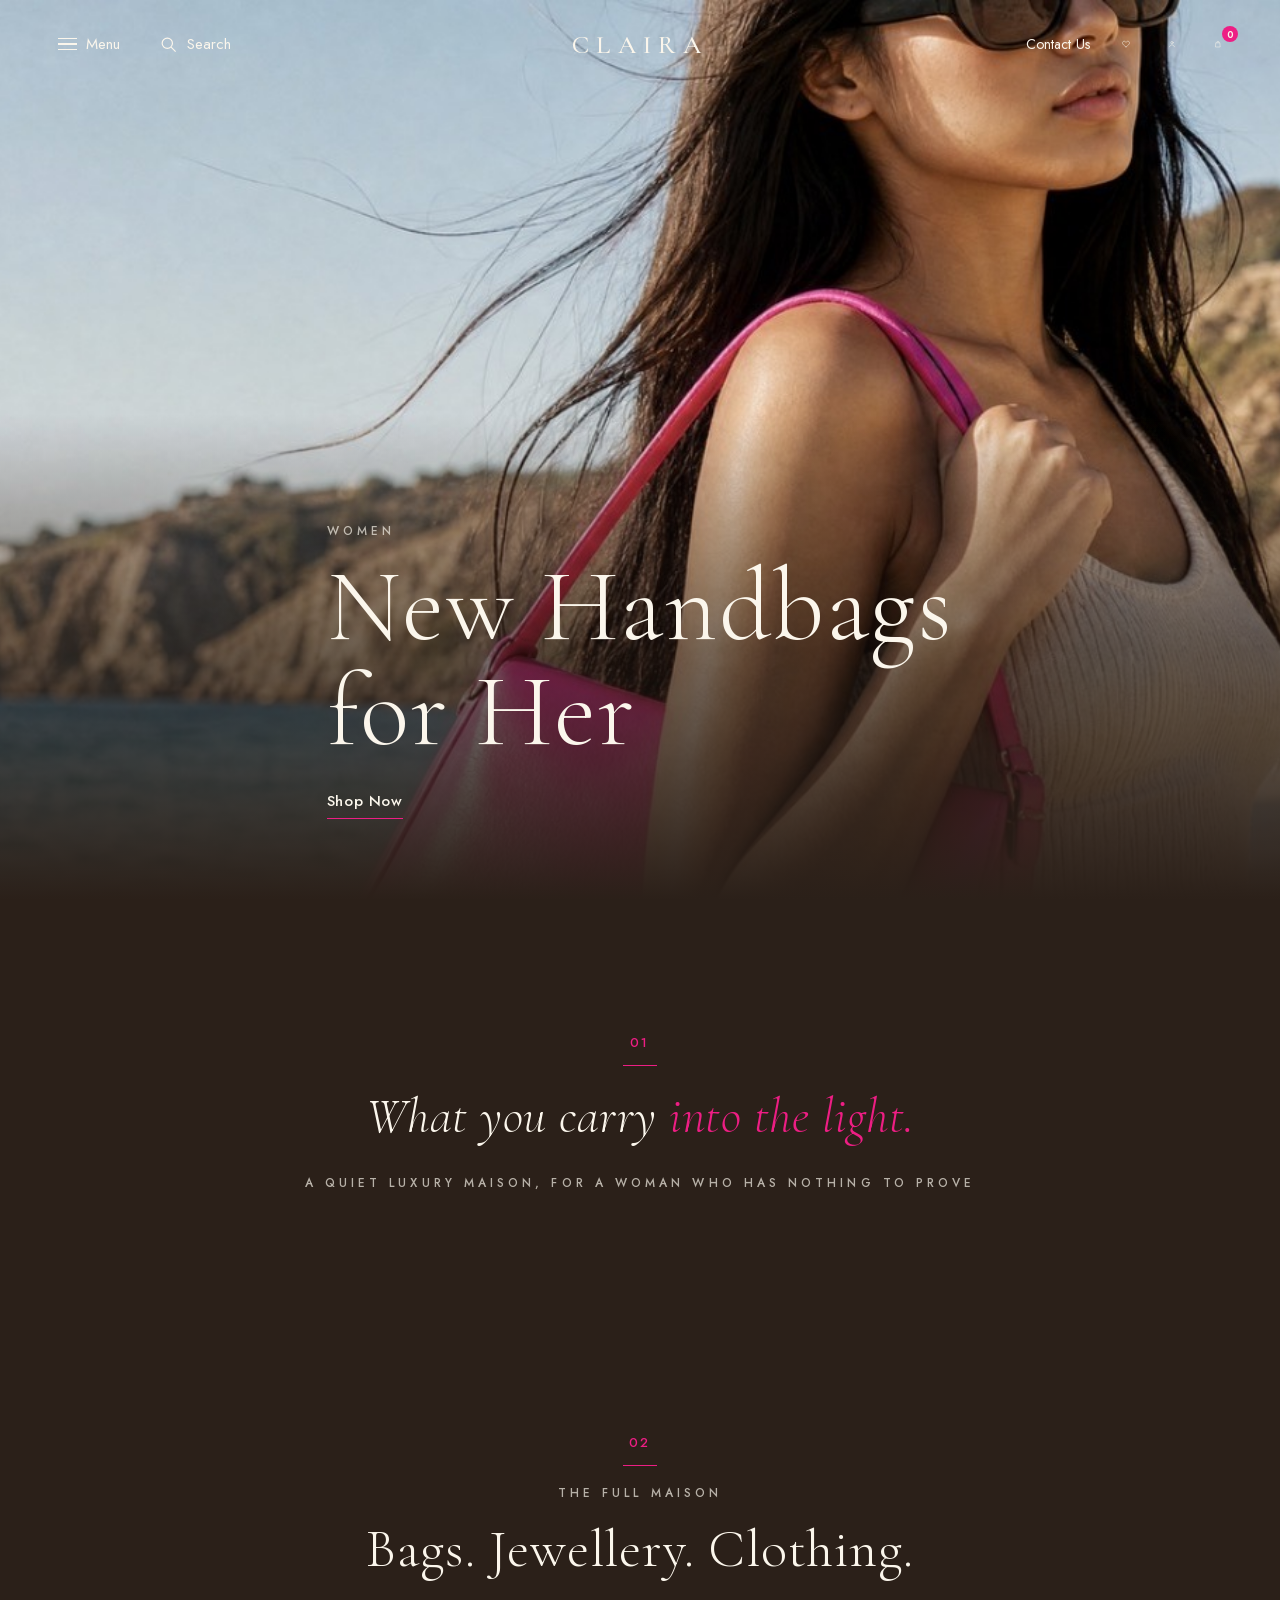
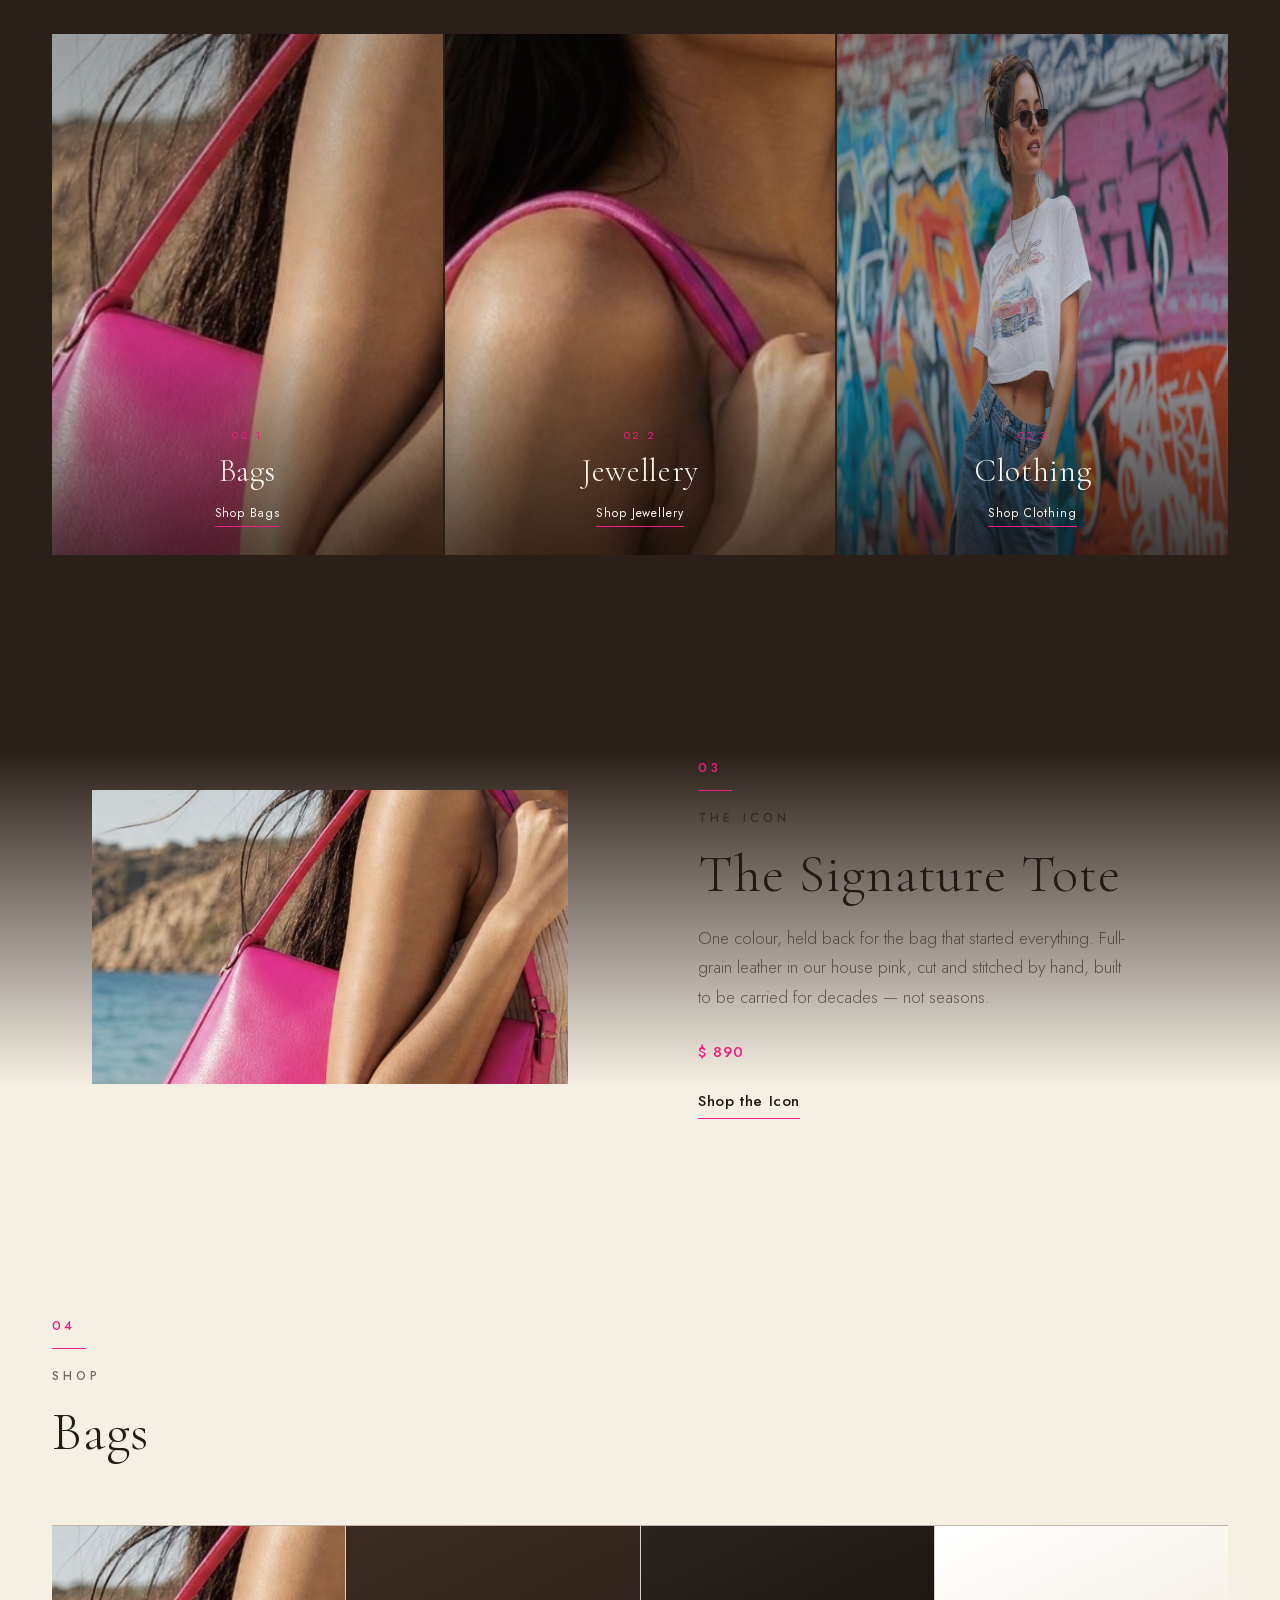
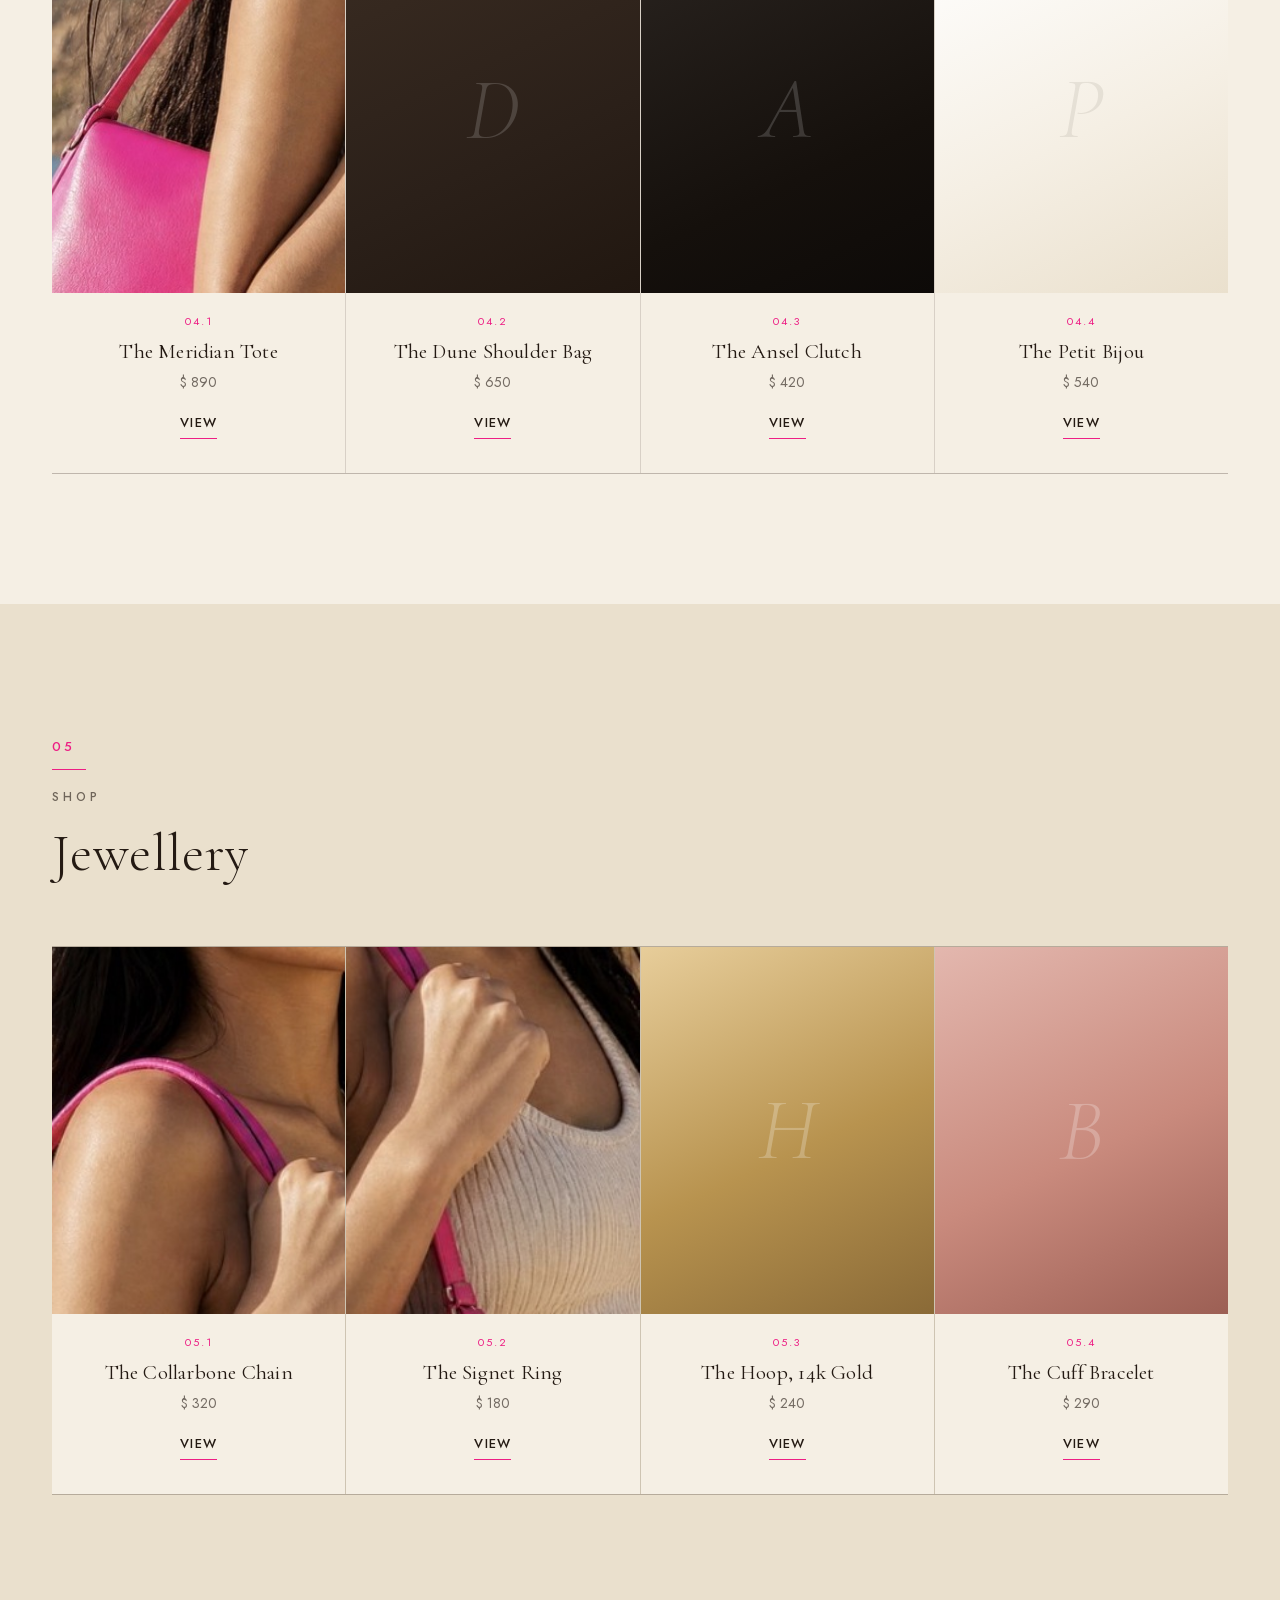
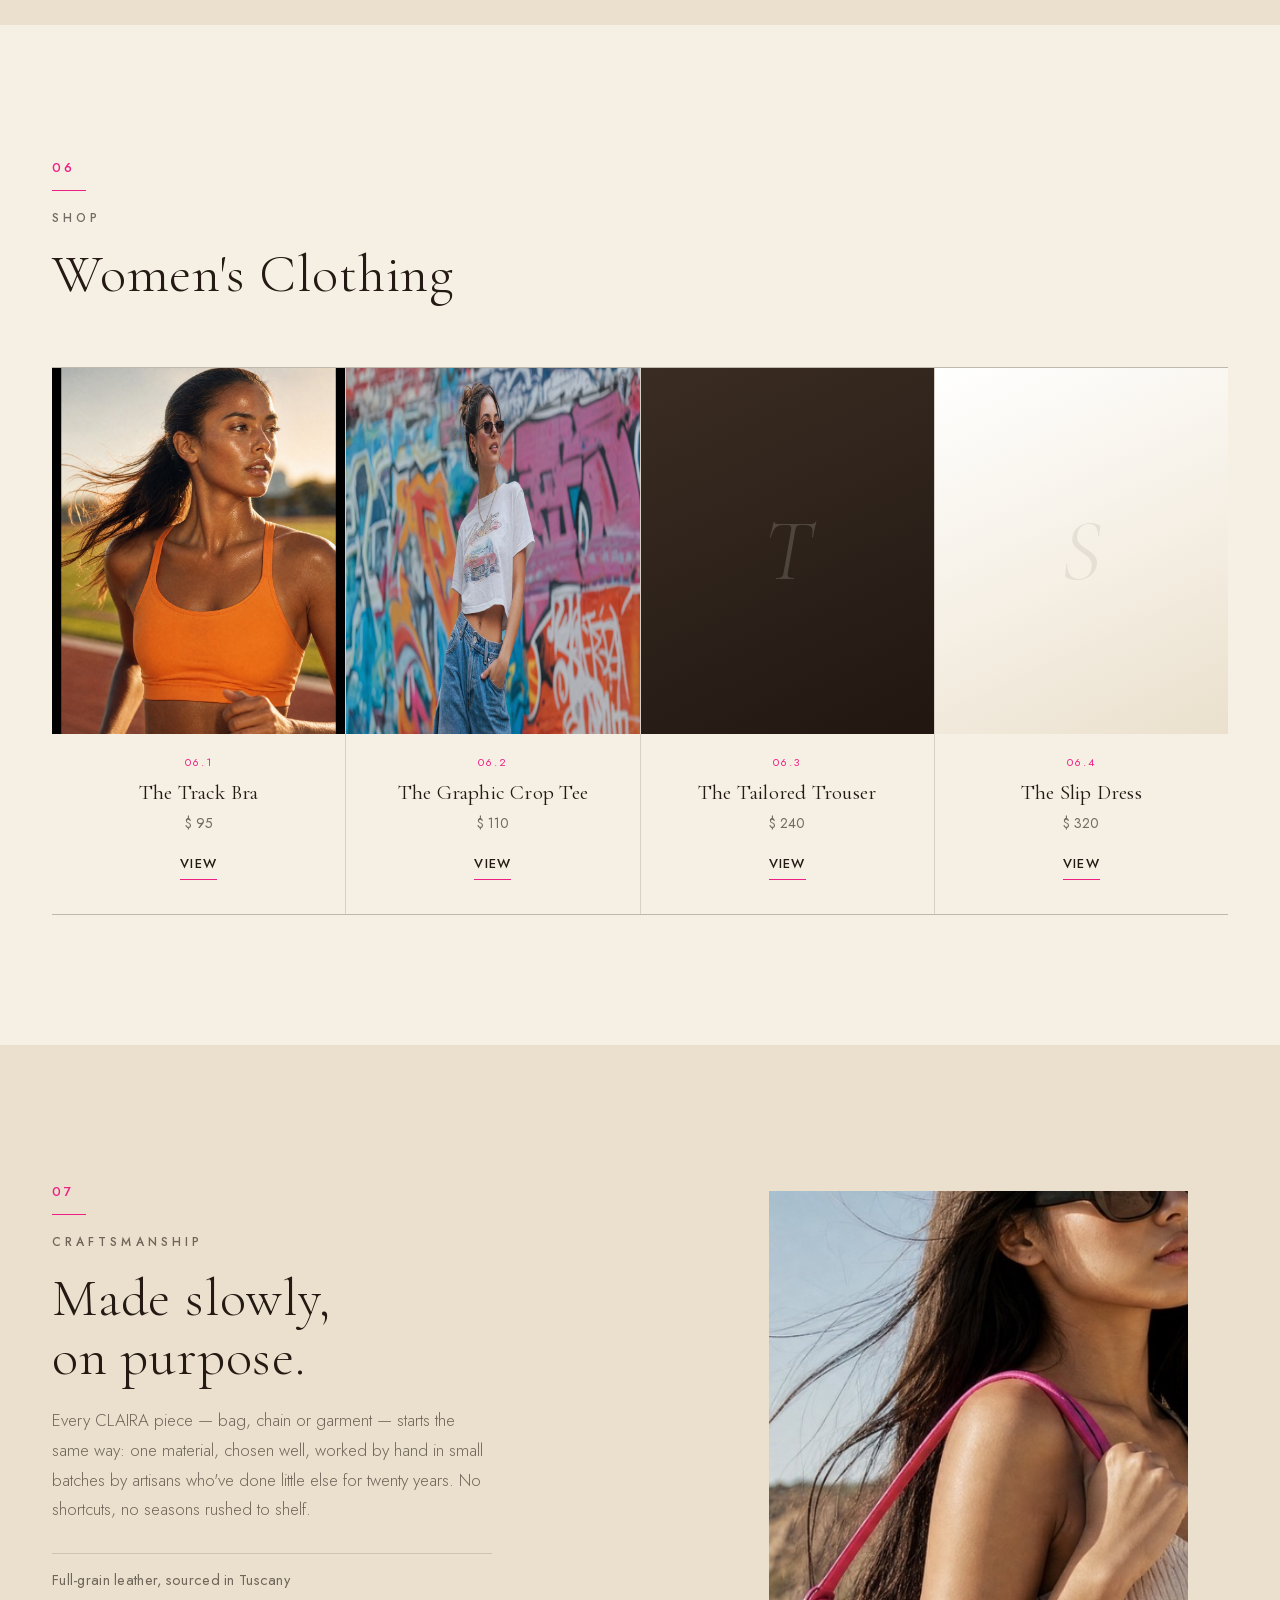
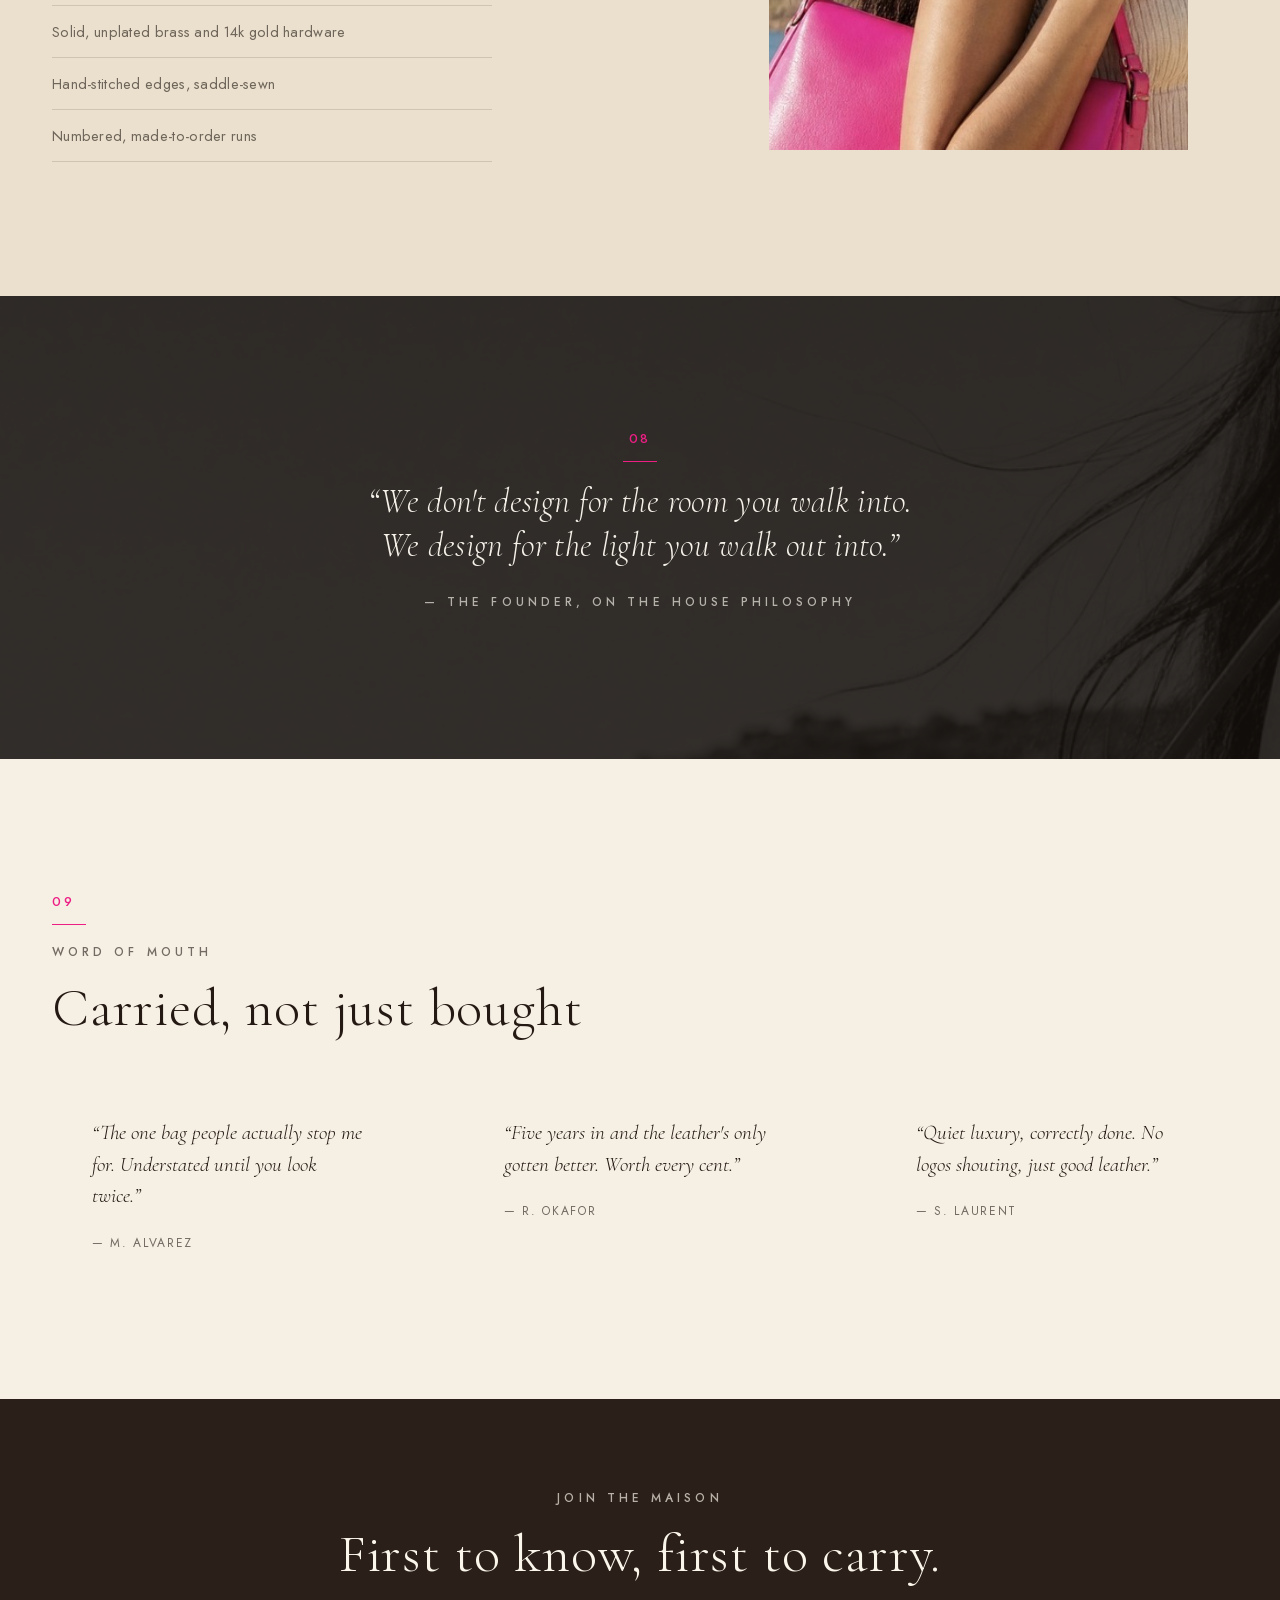
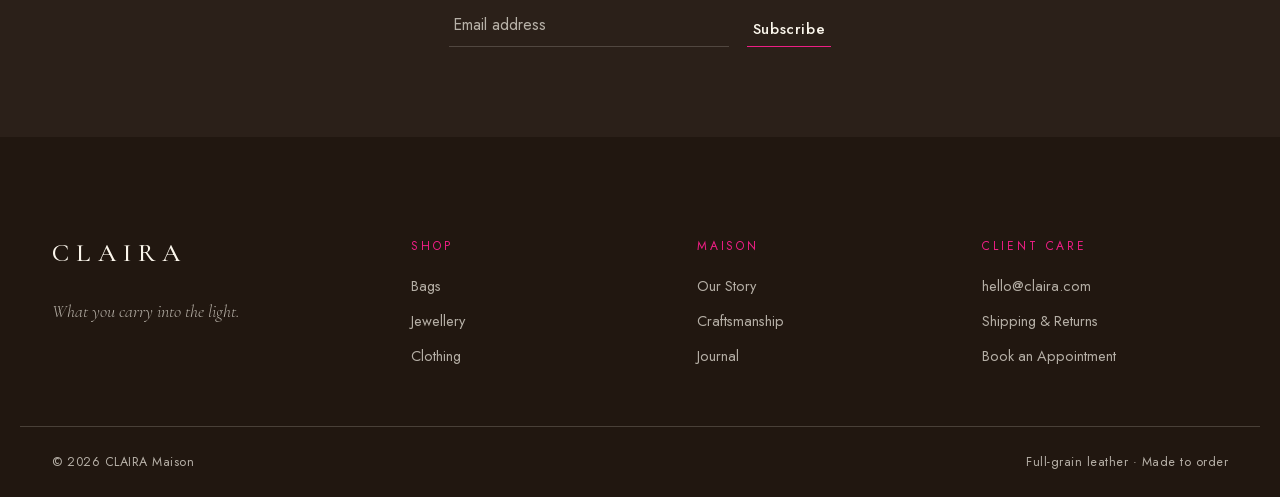
==== commit f88035b5: "Expand CLAIRA into a full maison: bags, jewellery, clothing Self-hosts Cormorant Garamond and Jost a" ====
--- a/index.html
+++ b/index.html
@@ -4,16 +4,12 @@
 <meta charset="UTF-8" />
 <meta name="viewport" content="width=device-width, initial-scale=1.0" />
 <title>CLAIRA — What You Carry Into the Light</title>
-<meta name="description" content="CLAIRA is a quiet-luxury handbag maison. Full-grain leather, solid hardware, made to carry into the light. Shop the signature collection." />
+<meta name="description" content="CLAIRA is a quiet-luxury maison for bags, jewellery and women's clothing. Full-grain leather, solid hardware, made to carry into the light." />
 <meta name="theme-color" content="#2A1F17" />
 
 <meta property="og:title" content="CLAIRA — What You Carry Into the Light" />
-<meta property="og:description" content="A quiet-luxury handbag maison. Full-grain leather, solid hardware, made slowly." />
+<meta property="og:description" content="A quiet-luxury maison for bags, jewellery and women's clothing, made slowly." />
 <meta property="og:type" content="website" />
-
-<link rel="preconnect" href="https://fonts.googleapis.com" />
-<link rel="preconnect" href="https://fonts.gstatic.com" crossorigin />
-<link href="https://fonts.googleapis.com/css2?family=Cormorant+Garamond:ital,wght@0,300;0,400;0,500;1,300;1,400&family=Jost:wght@300;400;500;600&display=swap" rel="stylesheet" />
 
 <link rel="stylesheet" href="assets/css/styles.css" />
 <link rel="icon" href="data:image/svg+xml,%3Csvg xmlns='http://www.w3.org/2000/svg' viewBox='0 0 100 100'%3E%3Crect width='100' height='100' fill='%232A1F17'/%3E%3Ctext x='50' y='62' font-family='Georgia,serif' font-size='46' fill='%23ED1E84' text-anchor='middle'%3EC%3C/text%3E%3C/svg%3E" />
@@ -58,10 +54,11 @@
 <!-- ============ MOBILE DRAWER ============ -->
 <div class="drawer" id="drawer" aria-hidden="true">
   <nav class="drawer__nav" aria-label="Mobile">
-    <a href="#collection">Shop All</a>
+    <a href="#bags">Bags</a>
+    <a href="#jewellery">Jewellery</a>
+    <a href="#clothing">Clothing</a>
     <a href="#signature">The Signature</a>
     <a href="#craft">Craftsmanship</a>
-    <a href="#journal">Journal</a>
     <a href="#footer">Contact</a>
   </nav>
 </div>
@@ -75,7 +72,7 @@
     <div class="wrap hero__content">
       <p class="eyebrow eyebrow--on-dark">Women</p>
       <h1 class="hero__title">New Handbags<br>for Her</h1>
-      <a class="link-cta link-cta--on-dark" href="#collection">Shop Now</a>
+      <a class="link-cta link-cta--on-dark" href="#bags">Shop Now</a>
     </div>
   </section>
 
@@ -90,14 +87,51 @@
     </div>
   </section>
 
-  <!-- ============ CHAPTER 02 — SIGNATURE SPOTLIGHT (shadow → bone) ============ -->
+  <!-- ============ CHAPTER 02 — SHOP BY CATEGORY (shadow) ============ -->
+  <section class="chapter chapter--espresso chapter--tight" id="shop">
+    <div class="wrap">
+      <div class="chapter__head chapter__head--center reveal">
+        <span class="chapter-num">02</span>
+        <p class="eyebrow eyebrow--on-dark">The Full Maison</p>
+        <h2 class="h2 h2--on-dark">Bags. Jewellery. Clothing.</h2>
+      </div>
+      <div class="categories">
+        <a class="category-tile reveal" href="#bags">
+          <img src="assets/img/bag-detail.jpg" alt="CLAIRA handbags" loading="lazy" />
+          <span class="category-tile__label">
+            <span class="category-tile__num">02.1</span>
+            <span class="category-tile__name">Bags</span>
+            <span class="category-tile__link">Shop Bags</span>
+          </span>
+        </a>
+        <a class="category-tile reveal" href="#jewellery">
+          <img src="assets/img/jewellery-neck.jpg" alt="CLAIRA jewellery" loading="lazy" />
+          <span class="category-tile__label">
+            <span class="category-tile__num">02.2</span>
+            <span class="category-tile__name">Jewellery</span>
+            <span class="category-tile__link">Shop Jewellery</span>
+          </span>
+        </a>
+        <a class="category-tile reveal" href="#clothing">
+          <img src="assets/img/clothing-street.jpg" alt="CLAIRA women's clothing" loading="lazy" />
+          <span class="category-tile__label">
+            <span class="category-tile__num">02.3</span>
+            <span class="category-tile__name">Clothing</span>
+            <span class="category-tile__link">Shop Clothing</span>
+          </span>
+        </a>
+      </div>
+    </div>
+  </section>
+
+  <!-- ============ CHAPTER 03 — SIGNATURE SPOTLIGHT (shadow → bone) ============ -->
   <section class="chapter chapter--fade" id="signature">
     <div class="wrap signature__grid">
       <figure class="signature__media reveal">
         <img src="assets/img/bag-detail.jpg" alt="Close detail of the CLAIRA signature tote in campaign pink leather" loading="lazy" />
       </figure>
       <div class="signature__copy reveal">
-        <span class="chapter-num">02</span>
+        <span class="chapter-num">03</span>
         <p class="eyebrow">The Icon</p>
         <h2 class="h2">The Signature Tote</h2>
         <p class="lede">
@@ -106,80 +140,210 @@
           carried for decades — not seasons.
         </p>
         <p class="price">$ 890</p>
-        <a class="link-cta" href="#collection">Shop the Icon</a>
-      </div>
-    </div>
-  </section>
-
-  <!-- ============ CHAPTER 03 — COLLECTION ============ -->
-  <section class="chapter chapter--bone" id="collection">
+        <a class="link-cta" href="#bags">Shop the Icon</a>
+      </div>
+    </div>
+  </section>
+
+  <!-- ============ CHAPTER 04 — BAGS ============ -->
+  <section class="chapter chapter--bone" id="bags">
     <div class="wrap">
       <div class="chapter__head reveal">
-        <span class="chapter-num">03</span>
+        <span class="chapter-num">04</span>
         <p class="eyebrow">Shop</p>
-        <h2 class="h2">The Collection</h2>
+        <h2 class="h2">Bags</h2>
       </div>
 
       <div class="products">
         <article class="product reveal">
-          <div class="product__art" aria-hidden="true">
-            <svg viewBox="0 0 200 170"><use href="#bag-tote"/></svg>
-          </div>
-          <p class="product__num">03.1</p>
-          <h3 class="product__name">The Meridian Tote</h3>
-          <p class="product__price">$ 890</p>
-          <a class="link-cta link-cta--sm" href="#">View</a>
-        </article>
-
-        <article class="product reveal">
-          <div class="product__art" aria-hidden="true">
-            <svg viewBox="0 0 200 170"><use href="#bag-shoulder"/></svg>
-          </div>
-          <p class="product__num">03.2</p>
-          <h3 class="product__name">The Dune Shoulder Bag</h3>
-          <p class="product__price">$ 650</p>
-          <a class="link-cta link-cta--sm" href="#">View</a>
-        </article>
-
-        <article class="product reveal">
-          <div class="product__art" aria-hidden="true">
-            <svg viewBox="0 0 200 170"><use href="#bag-clutch"/></svg>
-          </div>
-          <p class="product__num">03.3</p>
-          <h3 class="product__name">The Ansel Clutch</h3>
-          <p class="product__price">$ 420</p>
-          <a class="link-cta link-cta--sm" href="#">View</a>
-        </article>
-
-        <article class="product reveal">
-          <div class="product__art" aria-hidden="true">
-            <svg viewBox="0 0 200 170"><use href="#bag-mini"/></svg>
-          </div>
-          <p class="product__num">03.4</p>
-          <h3 class="product__name">The Petit Bijou</h3>
-          <p class="product__price">$ 540</p>
-          <a class="link-cta link-cta--sm" href="#">View</a>
-        </article>
-      </div>
-    </div>
-  </section>
-
-  <!-- ============ CHAPTER 04 — CRAFTSMANSHIP ============ -->
+          <div class="product__media">
+            <img src="assets/img/bag-detail.jpg" alt="The Meridian Tote in campaign pink leather" loading="lazy" />
+          </div>
+          <div class="product__body">
+            <p class="product__num">04.1</p>
+            <h3 class="product__name">The Meridian Tote</h3>
+            <p class="product__price">$ 890</p>
+            <a class="link-cta link-cta--sm" href="#signature">View</a>
+          </div>
+        </article>
+
+        <article class="product reveal">
+          <div class="product__media">
+            <div class="swatch swatch--espresso" data-mono="D" aria-hidden="true"></div>
+          </div>
+          <div class="product__body">
+            <p class="product__num">04.2</p>
+            <h3 class="product__name">The Dune Shoulder Bag</h3>
+            <p class="product__price">$ 650</p>
+            <a class="link-cta link-cta--sm" href="#">View</a>
+          </div>
+        </article>
+
+        <article class="product reveal">
+          <div class="product__media">
+            <div class="swatch swatch--near-black" data-mono="A" aria-hidden="true"></div>
+          </div>
+          <div class="product__body">
+            <p class="product__num">04.3</p>
+            <h3 class="product__name">The Ansel Clutch</h3>
+            <p class="product__price">$ 420</p>
+            <a class="link-cta link-cta--sm" href="#">View</a>
+          </div>
+        </article>
+
+        <article class="product reveal">
+          <div class="product__media">
+            <div class="swatch swatch--bone" data-mono="P" aria-hidden="true"></div>
+          </div>
+          <div class="product__body">
+            <p class="product__num">04.4</p>
+            <h3 class="product__name">The Petit Bijou</h3>
+            <p class="product__price">$ 540</p>
+            <a class="link-cta link-cta--sm" href="#">View</a>
+          </div>
+        </article>
+      </div>
+    </div>
+  </section>
+
+  <!-- ============ CHAPTER 05 — JEWELLERY ============ -->
+  <section class="chapter chapter--bone-deep" id="jewellery">
+    <div class="wrap">
+      <div class="chapter__head reveal">
+        <span class="chapter-num">05</span>
+        <p class="eyebrow">Shop</p>
+        <h2 class="h2">Jewellery</h2>
+      </div>
+
+      <div class="products">
+        <article class="product reveal">
+          <div class="product__media">
+            <img src="assets/img/jewellery-neck.jpg" alt="The Collarbone Chain styling detail" loading="lazy" />
+          </div>
+          <div class="product__body">
+            <p class="product__num">05.1</p>
+            <h3 class="product__name">The Collarbone Chain</h3>
+            <p class="product__price">$ 320</p>
+            <a class="link-cta link-cta--sm" href="#">View</a>
+          </div>
+        </article>
+
+        <article class="product reveal">
+          <div class="product__media">
+            <img src="assets/img/jewellery-hand.jpg" alt="The Signet Ring styling detail" loading="lazy" />
+          </div>
+          <div class="product__body">
+            <p class="product__num">05.2</p>
+            <h3 class="product__name">The Signet Ring</h3>
+            <p class="product__price">$ 180</p>
+            <a class="link-cta link-cta--sm" href="#">View</a>
+          </div>
+        </article>
+
+        <article class="product reveal">
+          <div class="product__media">
+            <div class="swatch swatch--gold" data-mono="H" aria-hidden="true"></div>
+          </div>
+          <div class="product__body">
+            <p class="product__num">05.3</p>
+            <h3 class="product__name">The Hoop, 14k Gold</h3>
+            <p class="product__price">$ 240</p>
+            <a class="link-cta link-cta--sm" href="#">View</a>
+          </div>
+        </article>
+
+        <article class="product reveal">
+          <div class="product__media">
+            <div class="swatch swatch--rose" data-mono="B" aria-hidden="true"></div>
+          </div>
+          <div class="product__body">
+            <p class="product__num">05.4</p>
+            <h3 class="product__name">The Cuff Bracelet</h3>
+            <p class="product__price">$ 290</p>
+            <a class="link-cta link-cta--sm" href="#">View</a>
+          </div>
+        </article>
+      </div>
+    </div>
+  </section>
+
+  <!-- ============ CHAPTER 06 — CLOTHING ============ -->
+  <section class="chapter chapter--bone" id="clothing">
+    <div class="wrap">
+      <div class="chapter__head reveal">
+        <span class="chapter-num">06</span>
+        <p class="eyebrow">Shop</p>
+        <h2 class="h2">Women's Clothing</h2>
+      </div>
+
+      <div class="products">
+        <article class="product reveal">
+          <div class="product__media">
+            <img src="assets/img/clothing-active.jpg" alt="The Track Bra in campaign orange" loading="lazy" />
+          </div>
+          <div class="product__body">
+            <p class="product__num">06.1</p>
+            <h3 class="product__name">The Track Bra</h3>
+            <p class="product__price">$ 95</p>
+            <a class="link-cta link-cta--sm" href="#">View</a>
+          </div>
+        </article>
+
+        <article class="product reveal">
+          <div class="product__media">
+            <img src="assets/img/clothing-street.jpg" alt="The Graphic Crop Tee, styled with denim" loading="lazy" />
+          </div>
+          <div class="product__body">
+            <p class="product__num">06.2</p>
+            <h3 class="product__name">The Graphic Crop Tee</h3>
+            <p class="product__price">$ 110</p>
+            <a class="link-cta link-cta--sm" href="#">View</a>
+          </div>
+        </article>
+
+        <article class="product reveal">
+          <div class="product__media">
+            <div class="swatch swatch--espresso" data-mono="T" aria-hidden="true"></div>
+          </div>
+          <div class="product__body">
+            <p class="product__num">06.3</p>
+            <h3 class="product__name">The Tailored Trouser</h3>
+            <p class="product__price">$ 240</p>
+            <a class="link-cta link-cta--sm" href="#">View</a>
+          </div>
+        </article>
+
+        <article class="product reveal">
+          <div class="product__media">
+            <div class="swatch swatch--bone" data-mono="S" aria-hidden="true"></div>
+          </div>
+          <div class="product__body">
+            <p class="product__num">06.4</p>
+            <h3 class="product__name">The Slip Dress</h3>
+            <p class="product__price">$ 320</p>
+            <a class="link-cta link-cta--sm" href="#">View</a>
+          </div>
+        </article>
+      </div>
+    </div>
+  </section>
+
+  <!-- ============ CHAPTER 07 — CRAFTSMANSHIP ============ -->
   <section class="chapter chapter--bone-deep" id="craft">
     <div class="wrap craft__grid">
       <div class="craft__copy reveal">
-        <span class="chapter-num">04</span>
+        <span class="chapter-num">07</span>
         <p class="eyebrow">Craftsmanship</p>
         <h2 class="h2">Made slowly,<br>on purpose.</h2>
         <p class="lede">
-          Every CLAIRA bag begins as a single hide of full-grain Italian
-          leather, cut by hand and stitched in small batches by artisans who've
-          done little else for twenty years. Solid brass hardware. No shortcuts,
-          no seasons rushed to shelf.
+          Every CLAIRA piece — bag, chain or garment — starts the same way: one
+          material, chosen well, worked by hand in small batches by artisans
+          who've done little else for twenty years. No shortcuts, no seasons
+          rushed to shelf.
         </p>
         <ul class="craft__list">
           <li>Full-grain leather, sourced in Tuscany</li>
-          <li>Solid, unplated brass hardware</li>
+          <li>Solid, unplated brass and 14k gold hardware</li>
           <li>Hand-stitched edges, saddle-sewn</li>
           <li>Numbered, made-to-order runs</li>
         </ul>
@@ -190,11 +354,11 @@
     </div>
   </section>
 
-  <!-- ============ CHAPTER 05 — CAMPAIGN QUOTE ============ -->
+  <!-- ============ CHAPTER 08 — CAMPAIGN QUOTE ============ -->
   <section class="chapter chapter--near-black" id="journal">
     <div class="chapter__bgtexture" style="background-image:url('assets/img/coast.jpg')" aria-hidden="true"></div>
     <div class="wrap chapter__inner chapter__inner--center reveal">
-      <span class="chapter-num">05</span>
+      <span class="chapter-num">08</span>
       <p class="statement statement--sm">
         “We don't design for the room you walk into.<br>
         We design for the light you walk out into.”
@@ -203,11 +367,11 @@
     </div>
   </section>
 
-  <!-- ============ CHAPTER 06 — WORD OF MOUTH ============ -->
+  <!-- ============ CHAPTER 09 — WORD OF MOUTH ============ -->
   <section class="chapter chapter--bone" id="reviews">
     <div class="wrap">
       <div class="chapter__head reveal">
-        <span class="chapter-num">06</span>
+        <span class="chapter-num">09</span>
         <p class="eyebrow">Word of Mouth</p>
         <h2 class="h2">Carried, not just bought</h2>
       </div>
@@ -252,9 +416,9 @@
     </div>
     <div class="foot__col">
       <p class="foot__k">Shop</p>
-      <a href="#collection">All Handbags</a>
-      <a href="#signature">The Signature Tote</a>
-      <a href="#collection">New Arrivals</a>
+      <a href="#bags">Bags</a>
+      <a href="#jewellery">Jewellery</a>
+      <a href="#clothing">Clothing</a>
     </div>
     <div class="foot__col">
       <p class="foot__k">Maison</p>
@@ -275,31 +439,6 @@
   </div>
 </footer>
 
-<!-- ============ SHARED SVG DEFS: bag line-art ============ -->
-<svg width="0" height="0" aria-hidden="true" focusable="false" style="position:absolute">
-  <defs>
-    <g id="bag-tote" fill="none" stroke="currentColor" stroke-width="2.4" stroke-linejoin="round" stroke-linecap="round">
-      <path d="M40 60 L160 60 L172 158 L28 158 Z"/>
-      <path d="M64 60 V44 a36 26 0 0 1 72 0 V60"/>
-    </g>
-    <g id="bag-shoulder" fill="none" stroke="currentColor" stroke-width="2.4" stroke-linejoin="round" stroke-linecap="round">
-      <path d="M46 74 L154 74 L166 150 L34 150 Z"/>
-      <path d="M70 74 V58 a30 20 0 0 1 60 0 V74"/>
-      <path d="M40 96 L30 20" />
-    </g>
-    <g id="bag-clutch" fill="none" stroke="currentColor" stroke-width="2.4" stroke-linejoin="round" stroke-linecap="round">
-      <path d="M36 78 L164 78 L156 140 L44 140 Z"/>
-      <path d="M36 78 L100 52 L164 78"/>
-      <circle cx="100" cy="98" r="4" fill="currentColor" stroke="none"/>
-    </g>
-    <g id="bag-mini" fill="none" stroke="currentColor" stroke-width="2.4" stroke-linejoin="round" stroke-linecap="round">
-      <path d="M56 82 L144 82 L152 146 L48 146 Z"/>
-      <path d="M74 82 V70 a26 18 0 0 1 52 0 V82"/>
-      <path d="M100 12 L100 40 M84 26 L116 26" />
-    </g>
-  </defs>
-</svg>
-
 <script src="assets/js/main.js" defer></script>
 </body>
 </html>
--- a/assets/css/styles.css
+++ b/assets/css/styles.css
@@ -1,10 +1,33 @@
 /* =========================================================
-   CLAIRA — quiet-luxury handbag maison
+   CLAIRA — quiet-luxury handbag, jewellery & clothing maison
    Display/headlines: Cormorant Garamond, light, wide tracking
    Nav / labels / body: Jost
    Palette: warm bone, deep espresso, soft near-black
    Accent: campaign pink #ED1E84 — hairlines, underlines, progress bar, chapter numbers
+   Fonts are self-hosted (assets/fonts) — no external font request, no fallback drift.
    ========================================================= */
+
+@font-face{
+  font-family: "Cormorant Garamond";
+  font-style: normal;
+  font-weight: 300 700;
+  font-display: swap;
+  src: url("../fonts/cormorant-garamond.woff2") format("woff2");
+}
+@font-face{
+  font-family: "Cormorant Garamond";
+  font-style: italic;
+  font-weight: 300 700;
+  font-display: swap;
+  src: url("../fonts/cormorant-garamond-italic.woff2") format("woff2");
+}
+@font-face{
+  font-family: "Jost";
+  font-style: normal;
+  font-weight: 300 700;
+  font-display: swap;
+  src: url("../fonts/jost.woff2") format("woff2");
+}
 
 :root{
   --bone:        #F5EFE4;
@@ -309,6 +332,8 @@
 .chapter__sub{ margin-top:8px; }
 
 .chapter__head{ max-width:640px; margin:0 0 64px; }
+.chapter__head--center{ max-width:640px; margin:0 auto 56px; text-align:center; }
+.chapter__head--center .chapter-num::after{ left:50%; transform:translateX(-50%); }
 
 .chapter__bgtexture{
   position:absolute; inset:0;
@@ -331,7 +356,63 @@
 }
 .signature__copy .price{ color:var(--pink); font-weight:500; }
 
-/* ---------- collection grid (chapter 03) ---------- */
+/* ---------- category tiles ---------- */
+.categories{
+  display:grid;
+  grid-template-columns:repeat(3,1fr);
+  gap:2px;
+}
+.category-tile{
+  position:relative;
+  display:block;
+  aspect-ratio:3/4;
+  overflow:hidden;
+  color:var(--cream);
+}
+.category-tile img{
+  position:absolute; inset:0;
+  width:100%; height:100%;
+  object-fit:cover;
+  transition:transform .7s cubic-bezier(.16,.84,.44,1);
+}
+.category-tile:hover img{ transform:scale(1.05); }
+.category-tile::after{
+  content:"";
+  position:absolute; inset:0;
+  background:linear-gradient(to top, rgba(21,16,12,.72) 0%, rgba(21,16,12,.08) 45%, rgba(21,16,12,.28) 100%);
+}
+.category-tile__label{
+  position:absolute; left:0; right:0; bottom:0;
+  z-index:2;
+  padding:28px;
+  text-align:center;
+}
+.category-tile__num{
+  display:block;
+  font-family:var(--sans);
+  font-size:11px;
+  letter-spacing:.2em;
+  color:var(--pink);
+  margin-bottom:8px;
+}
+.category-tile__name{
+  display:block;
+  font-family:var(--serif);
+  font-weight:300;
+  font-size:clamp(22px,2.6vw,32px);
+  letter-spacing:.02em;
+  margin:0 0 10px;
+}
+.category-tile__link{
+  display:inline-block;
+  font-family:var(--sans);
+  font-size:12px;
+  letter-spacing:.08em;
+  padding-bottom:4px;
+  border-bottom:1px solid var(--pink);
+}
+
+/* ---------- collection grids (bags / jewellery / clothing) ---------- */
 .products{
   display:grid;
   grid-template-columns:repeat(4,1fr);
@@ -342,21 +423,48 @@
 }
 .product{
   background:var(--bone);
-  padding:44px 26px 34px;
   text-align:center;
   transition:background .35s ease;
 }
 .product:hover{ background:var(--bone-deep); }
-.product__art{
+.product__media{
+  position:relative;
   width:100%;
-  height:120px;
+  aspect-ratio:4/5;
+  overflow:hidden;
+  margin-bottom:20px;
+}
+.product__media img{
+  width:100%; height:100%;
+  object-fit:cover;
+  transition:transform .6s cubic-bezier(.16,.84,.44,1);
+}
+.product:hover .product__media img{ transform:scale(1.04); }
+
+/* swatch: tonal card used where studio photography isn't available yet */
+.swatch{
+  width:100%; height:100%;
   display:flex; align-items:center; justify-content:center;
-  color:var(--ink);
-  margin-bottom:18px;
-  transition:color .35s ease;
-}
-.product__art svg{ width:150px; height:110px; }
-.product:hover .product__art{ color:var(--pink); }
+  position:relative;
+}
+.swatch::before{
+  content:attr(data-mono);
+  font-family:var(--serif);
+  font-style:italic;
+  font-weight:300;
+  font-size:88px;
+  color:rgba(255,255,255,.16);
+}
+.swatch--espresso{ background:linear-gradient(155deg,#3a2c22,var(--espresso) 60%,var(--espresso-2)); }
+.swatch--near-black{ background:linear-gradient(155deg,#2a2420,var(--near-black) 65%,#0d0a08); }
+.swatch--bone{ background:linear-gradient(155deg,#fff,var(--bone) 55%,var(--bone-deep)); }
+.swatch--bone::before{ color:rgba(36,26,19,.08); }
+.swatch--gold{ background:linear-gradient(155deg,#e7cd9a,#b8934f 55%,#8a6a37); }
+.swatch--gold::before{ color:rgba(255,255,255,.24); }
+.swatch--rose{ background:linear-gradient(155deg,#e3b7ae,#c98a7d 55%,#9c5f54); }
+.swatch--rose::before{ color:rgba(255,255,255,.24); }
+
+.product__body{ padding:0 22px 34px; }
 .product__num{
   font-family:var(--sans);
   font-size:11px;
@@ -495,6 +603,8 @@
 @media (max-width:980px){
   .signature__grid, .craft__grid{ grid-template-columns:1fr; }
   .craft__media{ order:-1; }
+  .categories{ grid-template-columns:1fr; }
+  .category-tile{ aspect-ratio:16/10; }
   .products{ grid-template-columns:repeat(2,1fr); }
   .quotes{ grid-template-columns:1fr; gap:44px; }
   .foot__grid{ grid-template-columns:1fr 1fr; gap:36px 24px; }
@@ -511,7 +621,7 @@
   .brand{ font-size:19px; letter-spacing:.16em; }
   .hero__content{ padding-bottom:12vh; }
   .products{ grid-template-columns:1fr 1fr; }
-  .product{ padding:32px 16px 26px; }
+  .product__body{ padding:0 14px 26px; }
   .foot__grid{ grid-template-columns:1fr; padding:70px 20px 40px; }
   .foot__base{ flex-direction:column; gap:10px; text-align:center; padding:22px 20px; }
   .chapter{ padding:96px 0; }
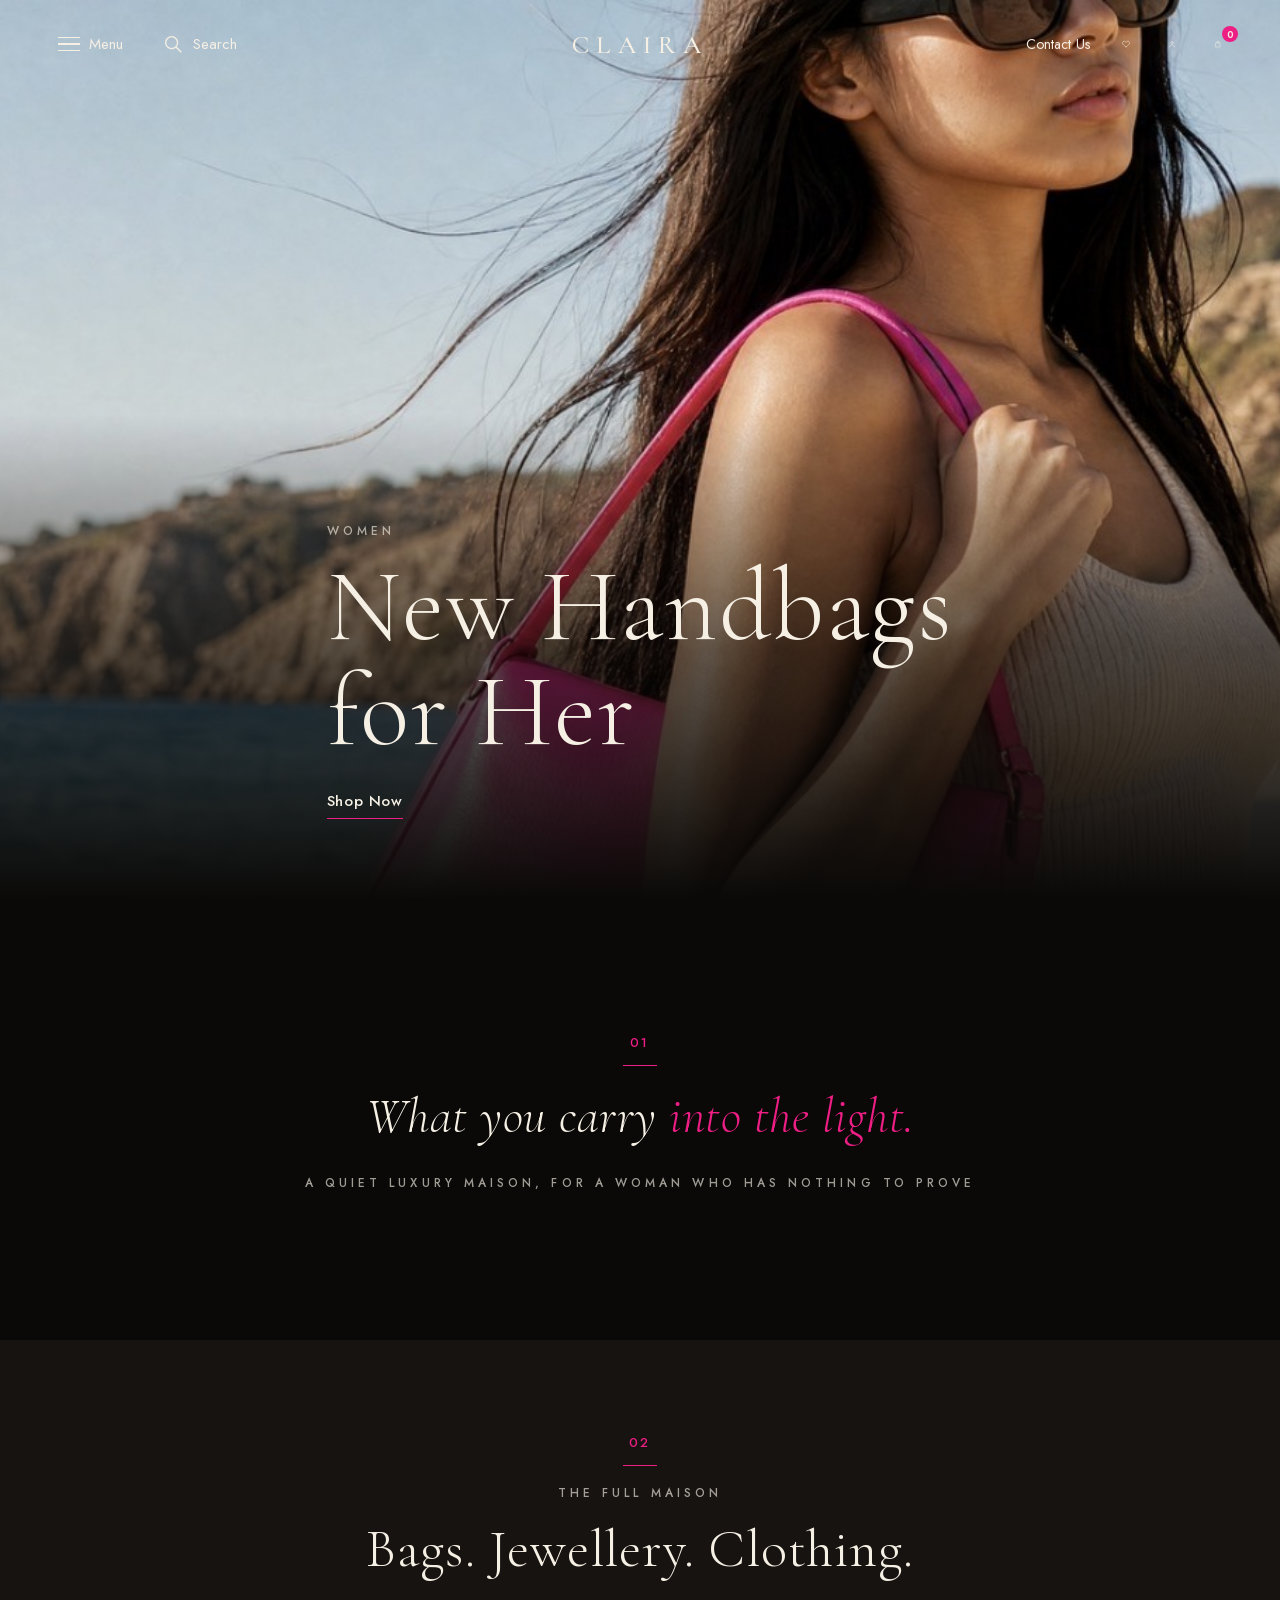
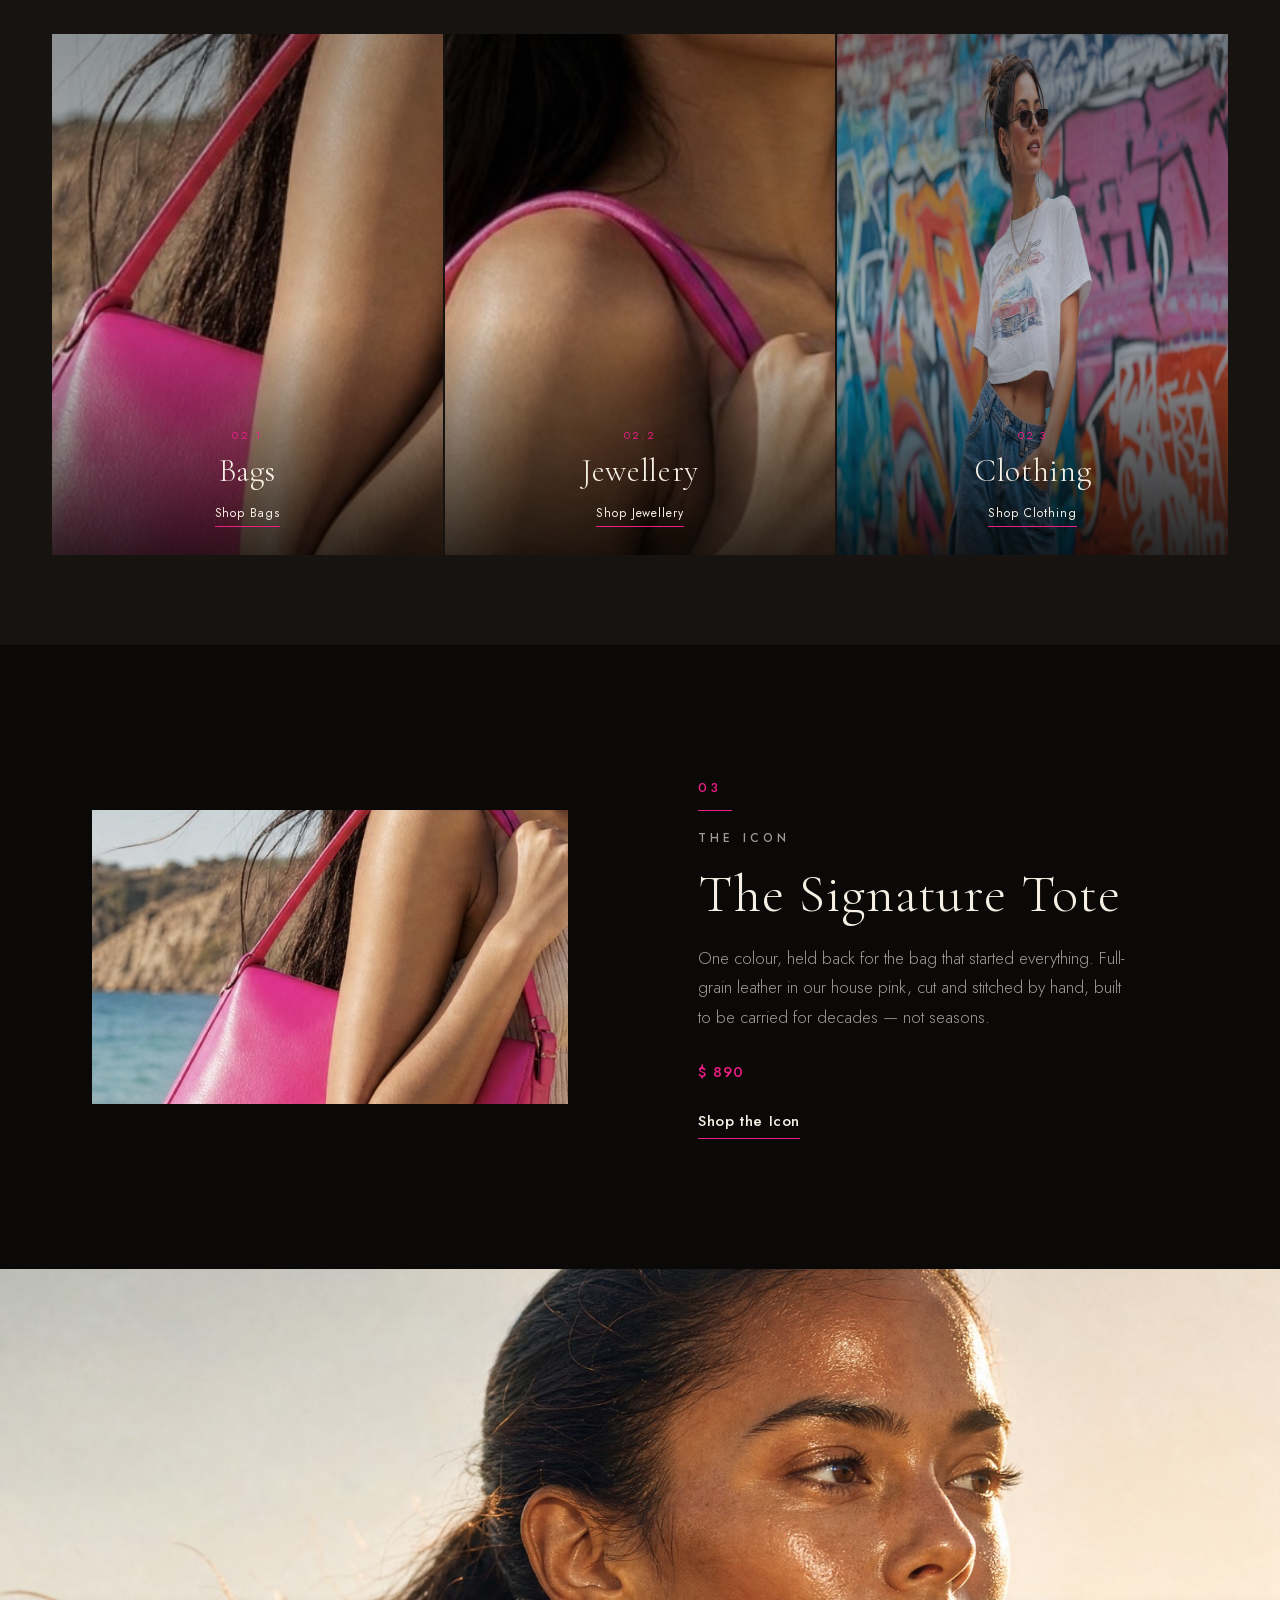
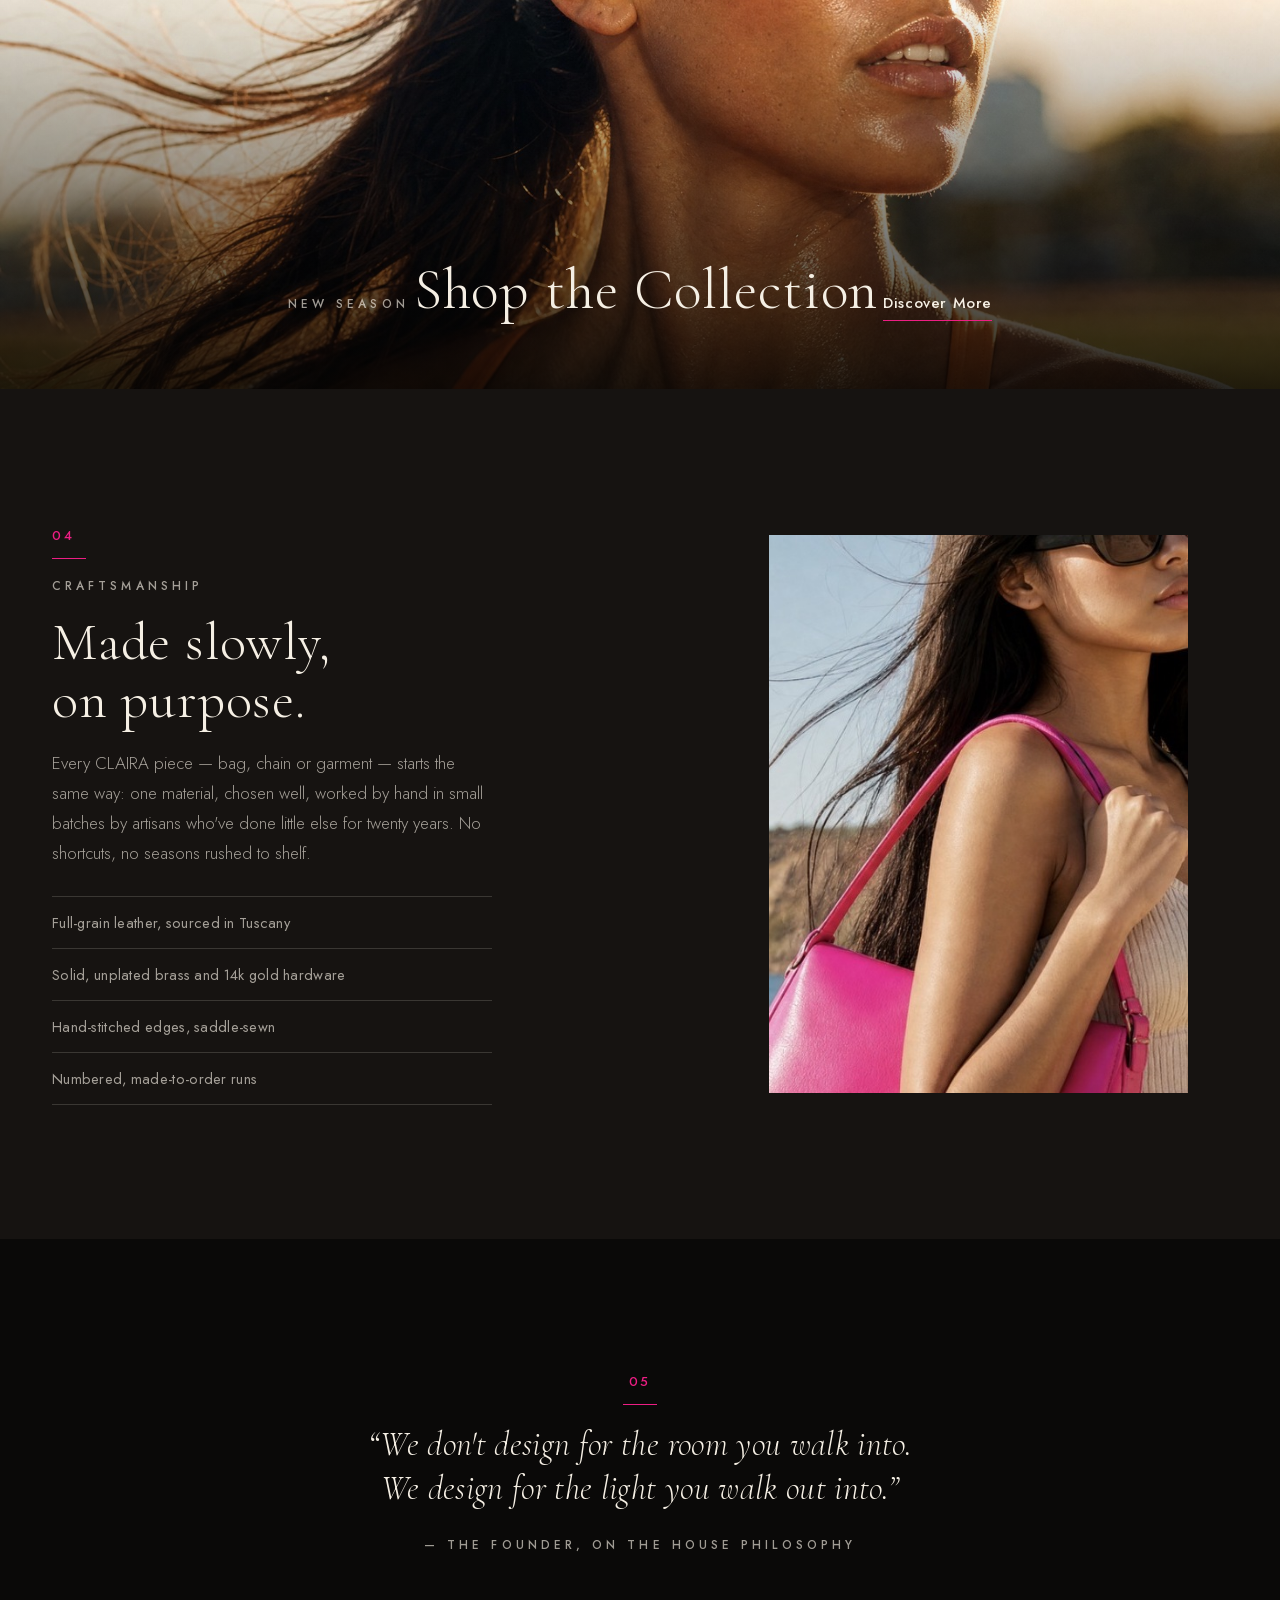
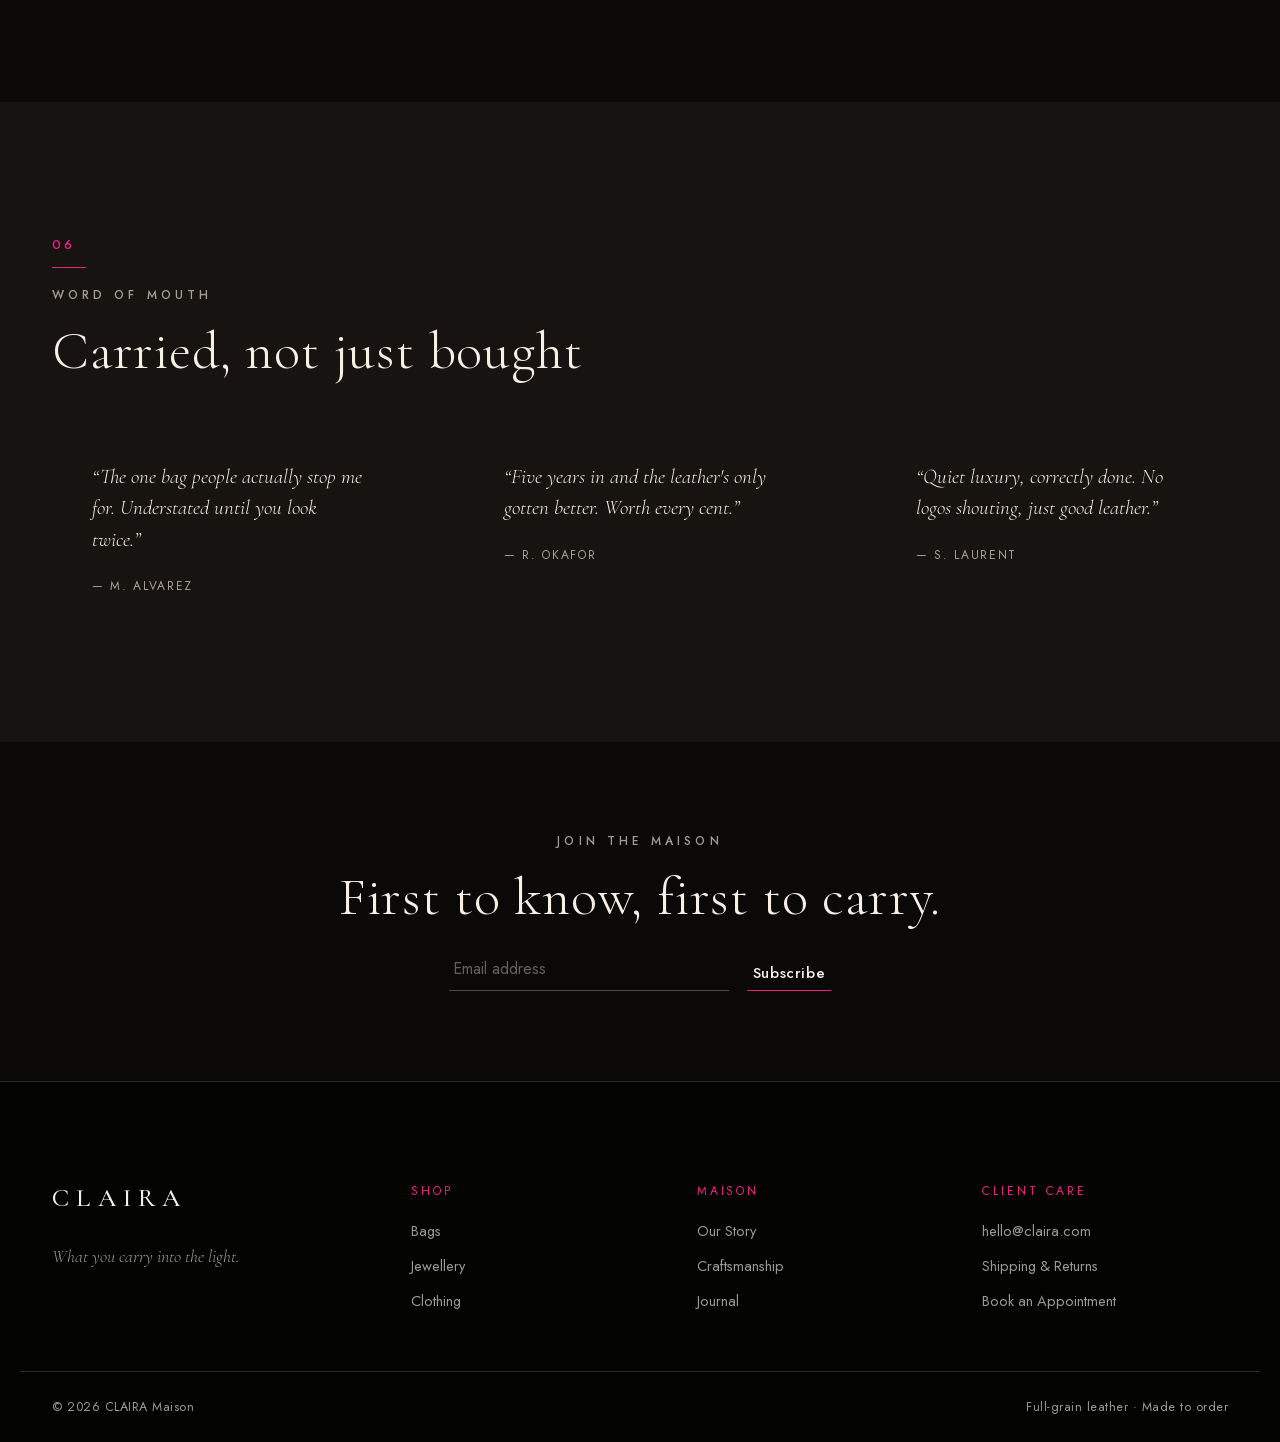
==== commit bffa82f0: "Split into a real multi-page site with a true black theme Rebuilds the site as four separate pages (" ====
--- a/index.html
+++ b/index.html
@@ -5,14 +5,14 @@
 <meta name="viewport" content="width=device-width, initial-scale=1.0" />
 <title>CLAIRA — What You Carry Into the Light</title>
 <meta name="description" content="CLAIRA is a quiet-luxury maison for bags, jewellery and women's clothing. Full-grain leather, solid hardware, made to carry into the light." />
-<meta name="theme-color" content="#2A1F17" />
+<meta name="theme-color" content="#0A0908" />
 
 <meta property="og:title" content="CLAIRA — What You Carry Into the Light" />
 <meta property="og:description" content="A quiet-luxury maison for bags, jewellery and women's clothing, made slowly." />
 <meta property="og:type" content="website" />
 
 <link rel="stylesheet" href="assets/css/styles.css" />
-<link rel="icon" href="data:image/svg+xml,%3Csvg xmlns='http://www.w3.org/2000/svg' viewBox='0 0 100 100'%3E%3Crect width='100' height='100' fill='%232A1F17'/%3E%3Ctext x='50' y='62' font-family='Georgia,serif' font-size='46' fill='%23ED1E84' text-anchor='middle'%3EC%3C/text%3E%3C/svg%3E" />
+<link rel="icon" href="data:image/svg+xml,%3Csvg xmlns='http://www.w3.org/2000/svg' viewBox='0 0 100 100'%3E%3Crect width='100' height='100' fill='%230A0908'/%3E%3Ctext x='50' y='62' font-family='Georgia,serif' font-size='46' fill='%23ED1E84' text-anchor='middle'%3EC%3C/text%3E%3C/svg%3E" />
 </head>
 <body>
 
@@ -33,10 +33,10 @@
       </button>
     </div>
 
-    <a class="brand" href="#top" aria-label="CLAIRA home">CLAIRA</a>
+    <a class="brand" href="index.html" aria-label="CLAIRA home">CLAIRA</a>
 
     <div class="nav__right">
-      <a class="nav__link nav__contact" href="#footer">Contact&nbsp;Us</a>
+      <a class="nav__link nav__contact" href="index.html#footer">Contact&nbsp;Us</a>
       <button class="nav__icon" aria-label="Wishlist">
         <svg viewBox="0 0 24 24" aria-hidden="true"><path d="M12 20.5s-7.6-4.6-10-9.1C0.4 8 1.9 4.6 5.2 3.8 7.6 3.2 10 4.3 12 7c2-2.7 4.4-3.8 6.8-3.2 3.3.8 4.8 4.2 3.2 7.6-2.4 4.5-10 9.1-10 9.1Z"/></svg>
       </button>
@@ -51,15 +51,13 @@
   </div>
 </header>
 
-<!-- ============ MOBILE DRAWER ============ -->
+<!-- ============ MOBILE DRAWER — this is the real site menu, it goes to real pages ============ -->
 <div class="drawer" id="drawer" aria-hidden="true">
   <nav class="drawer__nav" aria-label="Mobile">
-    <a href="#bags">Bags</a>
-    <a href="#jewellery">Jewellery</a>
-    <a href="#clothing">Clothing</a>
-    <a href="#signature">The Signature</a>
-    <a href="#craft">Craftsmanship</a>
-    <a href="#footer">Contact</a>
+    <a href="bags.html"><span>01</span> Bags</a>
+    <a href="jewellery.html"><span>02</span> Jewellery</a>
+    <a href="clothing.html"><span>03</span> Clothing</a>
+    <a href="index.html#footer"><span>04</span> Contact Us</a>
   </nav>
 </div>
 
@@ -70,33 +68,33 @@
     <div class="hero__bg" style="background-image:url('assets/img/hero.jpg')" role="img" aria-label="A woman on a California coastline carrying the CLAIRA signature tote in campaign pink"></div>
     <div class="hero__scrim" aria-hidden="true"></div>
     <div class="wrap hero__content">
-      <p class="eyebrow eyebrow--on-dark">Women</p>
+      <p class="eyebrow">Women</p>
       <h1 class="hero__title">New Handbags<br>for Her</h1>
-      <a class="link-cta link-cta--on-dark" href="#bags">Shop Now</a>
-    </div>
-  </section>
-
-  <!-- ============ CHAPTER 01 — MANIFESTO (shadow) ============ -->
-  <section class="chapter chapter--espresso" id="manifesto">
+      <a class="link-cta" href="bags.html">Shop Now</a>
+    </div>
+  </section>
+
+  <!-- ============ CHAPTER 01 — MANIFESTO ============ -->
+  <section class="chapter" id="manifesto">
     <div class="wrap chapter__inner chapter__inner--center">
       <span class="chapter-num">01</span>
       <p class="statement">
         What you carry <em>into the light.</em>
       </p>
-      <p class="eyebrow eyebrow--on-dark chapter__sub">A quiet luxury maison, for a woman who has nothing to prove</p>
-    </div>
-  </section>
-
-  <!-- ============ CHAPTER 02 — SHOP BY CATEGORY (shadow) ============ -->
-  <section class="chapter chapter--espresso chapter--tight" id="shop">
+      <p class="eyebrow chapter__sub">A quiet luxury maison, for a woman who has nothing to prove</p>
+    </div>
+  </section>
+
+  <!-- ============ CHAPTER 02 — SHOP BY CATEGORY ============ -->
+  <section class="chapter chapter--surface chapter--tight" id="shop">
     <div class="wrap">
       <div class="chapter__head chapter__head--center reveal">
         <span class="chapter-num">02</span>
-        <p class="eyebrow eyebrow--on-dark">The Full Maison</p>
-        <h2 class="h2 h2--on-dark">Bags. Jewellery. Clothing.</h2>
+        <p class="eyebrow">The Full Maison</p>
+        <h2 class="h2">Bags. Jewellery. Clothing.</h2>
       </div>
       <div class="categories">
-        <a class="category-tile reveal" href="#bags">
+        <a class="category-tile reveal" href="bags.html">
           <img src="assets/img/bag-detail.jpg" alt="CLAIRA handbags" loading="lazy" />
           <span class="category-tile__label">
             <span class="category-tile__num">02.1</span>
@@ -104,7 +102,7 @@
             <span class="category-tile__link">Shop Bags</span>
           </span>
         </a>
-        <a class="category-tile reveal" href="#jewellery">
+        <a class="category-tile reveal" href="jewellery.html">
           <img src="assets/img/jewellery-neck.jpg" alt="CLAIRA jewellery" loading="lazy" />
           <span class="category-tile__label">
             <span class="category-tile__num">02.2</span>
@@ -112,7 +110,7 @@
             <span class="category-tile__link">Shop Jewellery</span>
           </span>
         </a>
-        <a class="category-tile reveal" href="#clothing">
+        <a class="category-tile reveal" href="clothing.html">
           <img src="assets/img/clothing-street.jpg" alt="CLAIRA women's clothing" loading="lazy" />
           <span class="category-tile__label">
             <span class="category-tile__num">02.3</span>
@@ -124,8 +122,8 @@
     </div>
   </section>
 
-  <!-- ============ CHAPTER 03 — SIGNATURE SPOTLIGHT (shadow → bone) ============ -->
-  <section class="chapter chapter--fade" id="signature">
+  <!-- ============ CHAPTER 03 — SIGNATURE SPOTLIGHT ============ -->
+  <section class="chapter" id="signature">
     <div class="wrap signature__grid">
       <figure class="signature__media reveal">
         <img src="assets/img/bag-detail.jpg" alt="Close detail of the CLAIRA signature tote in campaign pink leather" loading="lazy" />
@@ -140,199 +138,26 @@
           carried for decades — not seasons.
         </p>
         <p class="price">$ 890</p>
-        <a class="link-cta" href="#bags">Shop the Icon</a>
-      </div>
-    </div>
-  </section>
-
-  <!-- ============ CHAPTER 04 — BAGS ============ -->
-  <section class="chapter chapter--bone" id="bags">
-    <div class="wrap">
-      <div class="chapter__head reveal">
-        <span class="chapter-num">04</span>
-        <p class="eyebrow">Shop</p>
-        <h2 class="h2">Bags</h2>
-      </div>
-
-      <div class="products">
-        <article class="product reveal">
-          <div class="product__media">
-            <img src="assets/img/bag-detail.jpg" alt="The Meridian Tote in campaign pink leather" loading="lazy" />
-          </div>
-          <div class="product__body">
-            <p class="product__num">04.1</p>
-            <h3 class="product__name">The Meridian Tote</h3>
-            <p class="product__price">$ 890</p>
-            <a class="link-cta link-cta--sm" href="#signature">View</a>
-          </div>
-        </article>
-
-        <article class="product reveal">
-          <div class="product__media">
-            <div class="swatch swatch--espresso" data-mono="D" aria-hidden="true"></div>
-          </div>
-          <div class="product__body">
-            <p class="product__num">04.2</p>
-            <h3 class="product__name">The Dune Shoulder Bag</h3>
-            <p class="product__price">$ 650</p>
-            <a class="link-cta link-cta--sm" href="#">View</a>
-          </div>
-        </article>
-
-        <article class="product reveal">
-          <div class="product__media">
-            <div class="swatch swatch--near-black" data-mono="A" aria-hidden="true"></div>
-          </div>
-          <div class="product__body">
-            <p class="product__num">04.3</p>
-            <h3 class="product__name">The Ansel Clutch</h3>
-            <p class="product__price">$ 420</p>
-            <a class="link-cta link-cta--sm" href="#">View</a>
-          </div>
-        </article>
-
-        <article class="product reveal">
-          <div class="product__media">
-            <div class="swatch swatch--bone" data-mono="P" aria-hidden="true"></div>
-          </div>
-          <div class="product__body">
-            <p class="product__num">04.4</p>
-            <h3 class="product__name">The Petit Bijou</h3>
-            <p class="product__price">$ 540</p>
-            <a class="link-cta link-cta--sm" href="#">View</a>
-          </div>
-        </article>
-      </div>
-    </div>
-  </section>
-
-  <!-- ============ CHAPTER 05 — JEWELLERY ============ -->
-  <section class="chapter chapter--bone-deep" id="jewellery">
-    <div class="wrap">
-      <div class="chapter__head reveal">
-        <span class="chapter-num">05</span>
-        <p class="eyebrow">Shop</p>
-        <h2 class="h2">Jewellery</h2>
-      </div>
-
-      <div class="products">
-        <article class="product reveal">
-          <div class="product__media">
-            <img src="assets/img/jewellery-neck.jpg" alt="The Collarbone Chain styling detail" loading="lazy" />
-          </div>
-          <div class="product__body">
-            <p class="product__num">05.1</p>
-            <h3 class="product__name">The Collarbone Chain</h3>
-            <p class="product__price">$ 320</p>
-            <a class="link-cta link-cta--sm" href="#">View</a>
-          </div>
-        </article>
-
-        <article class="product reveal">
-          <div class="product__media">
-            <img src="assets/img/jewellery-hand.jpg" alt="The Signet Ring styling detail" loading="lazy" />
-          </div>
-          <div class="product__body">
-            <p class="product__num">05.2</p>
-            <h3 class="product__name">The Signet Ring</h3>
-            <p class="product__price">$ 180</p>
-            <a class="link-cta link-cta--sm" href="#">View</a>
-          </div>
-        </article>
-
-        <article class="product reveal">
-          <div class="product__media">
-            <div class="swatch swatch--gold" data-mono="H" aria-hidden="true"></div>
-          </div>
-          <div class="product__body">
-            <p class="product__num">05.3</p>
-            <h3 class="product__name">The Hoop, 14k Gold</h3>
-            <p class="product__price">$ 240</p>
-            <a class="link-cta link-cta--sm" href="#">View</a>
-          </div>
-        </article>
-
-        <article class="product reveal">
-          <div class="product__media">
-            <div class="swatch swatch--rose" data-mono="B" aria-hidden="true"></div>
-          </div>
-          <div class="product__body">
-            <p class="product__num">05.4</p>
-            <h3 class="product__name">The Cuff Bracelet</h3>
-            <p class="product__price">$ 290</p>
-            <a class="link-cta link-cta--sm" href="#">View</a>
-          </div>
-        </article>
-      </div>
-    </div>
-  </section>
-
-  <!-- ============ CHAPTER 06 — CLOTHING ============ -->
-  <section class="chapter chapter--bone" id="clothing">
-    <div class="wrap">
-      <div class="chapter__head reveal">
-        <span class="chapter-num">06</span>
-        <p class="eyebrow">Shop</p>
-        <h2 class="h2">Women's Clothing</h2>
-      </div>
-
-      <div class="products">
-        <article class="product reveal">
-          <div class="product__media">
-            <img src="assets/img/clothing-active.jpg" alt="The Track Bra in campaign orange" loading="lazy" />
-          </div>
-          <div class="product__body">
-            <p class="product__num">06.1</p>
-            <h3 class="product__name">The Track Bra</h3>
-            <p class="product__price">$ 95</p>
-            <a class="link-cta link-cta--sm" href="#">View</a>
-          </div>
-        </article>
-
-        <article class="product reveal">
-          <div class="product__media">
-            <img src="assets/img/clothing-street.jpg" alt="The Graphic Crop Tee, styled with denim" loading="lazy" />
-          </div>
-          <div class="product__body">
-            <p class="product__num">06.2</p>
-            <h3 class="product__name">The Graphic Crop Tee</h3>
-            <p class="product__price">$ 110</p>
-            <a class="link-cta link-cta--sm" href="#">View</a>
-          </div>
-        </article>
-
-        <article class="product reveal">
-          <div class="product__media">
-            <div class="swatch swatch--espresso" data-mono="T" aria-hidden="true"></div>
-          </div>
-          <div class="product__body">
-            <p class="product__num">06.3</p>
-            <h3 class="product__name">The Tailored Trouser</h3>
-            <p class="product__price">$ 240</p>
-            <a class="link-cta link-cta--sm" href="#">View</a>
-          </div>
-        </article>
-
-        <article class="product reveal">
-          <div class="product__media">
-            <div class="swatch swatch--bone" data-mono="S" aria-hidden="true"></div>
-          </div>
-          <div class="product__body">
-            <p class="product__num">06.4</p>
-            <h3 class="product__name">The Slip Dress</h3>
-            <p class="product__price">$ 320</p>
-            <a class="link-cta link-cta--sm" href="#">View</a>
-          </div>
-        </article>
-      </div>
-    </div>
-  </section>
-
-  <!-- ============ CHAPTER 07 — CRAFTSMANSHIP ============ -->
-  <section class="chapter chapter--bone-deep" id="craft">
+        <a class="link-cta" href="bags.html">Shop the Icon</a>
+      </div>
+    </div>
+  </section>
+
+  <!-- ============ WIDE EDITORIAL BANNER — "Shop the Collection" ============ -->
+  <a class="banner reveal" href="clothing.html" aria-label="Shop the Collection">
+    <img src="assets/img/banner-collection.jpg" alt="Campaign editorial for the CLAIRA collection" loading="lazy" />
+    <span class="banner__inner wrap">
+      <span class="eyebrow banner__eyebrow">New Season</span>
+      <span class="banner__title">Shop the Collection</span>
+      <span class="link-cta">Discover More</span>
+    </span>
+  </a>
+
+  <!-- ============ CHAPTER 04 — CRAFTSMANSHIP ============ -->
+  <section class="chapter chapter--surface" id="craft">
     <div class="wrap craft__grid">
       <div class="craft__copy reveal">
-        <span class="chapter-num">07</span>
+        <span class="chapter-num">04</span>
         <p class="eyebrow">Craftsmanship</p>
         <h2 class="h2">Made slowly,<br>on purpose.</h2>
         <p class="lede">
@@ -354,24 +179,23 @@
     </div>
   </section>
 
-  <!-- ============ CHAPTER 08 — CAMPAIGN QUOTE ============ -->
-  <section class="chapter chapter--near-black" id="journal">
-    <div class="chapter__bgtexture" style="background-image:url('assets/img/coast.jpg')" aria-hidden="true"></div>
+  <!-- ============ CHAPTER 05 — CAMPAIGN QUOTE ============ -->
+  <section class="chapter" id="journal">
     <div class="wrap chapter__inner chapter__inner--center reveal">
-      <span class="chapter-num">08</span>
+      <span class="chapter-num">05</span>
       <p class="statement statement--sm">
         “We don't design for the room you walk into.<br>
         We design for the light you walk out into.”
       </p>
-      <p class="eyebrow eyebrow--on-dark chapter__sub">— The Founder, on the house philosophy</p>
-    </div>
-  </section>
-
-  <!-- ============ CHAPTER 09 — WORD OF MOUTH ============ -->
-  <section class="chapter chapter--bone" id="reviews">
+      <p class="eyebrow chapter__sub">— The Founder, on the house philosophy</p>
+    </div>
+  </section>
+
+  <!-- ============ CHAPTER 06 — WORD OF MOUTH ============ -->
+  <section class="chapter chapter--surface" id="reviews">
     <div class="wrap">
       <div class="chapter__head reveal">
-        <span class="chapter-num">09</span>
+        <span class="chapter-num">06</span>
         <p class="eyebrow">Word of Mouth</p>
         <h2 class="h2">Carried, not just bought</h2>
       </div>
@@ -393,14 +217,14 @@
   </section>
 
   <!-- ============ NEWSLETTER ============ -->
-  <section class="chapter chapter--espresso chapter--tight" id="join">
+  <section class="chapter chapter--tight" id="join">
     <div class="wrap chapter__inner chapter__inner--center">
-      <p class="eyebrow eyebrow--on-dark">Join the Maison</p>
-      <h2 class="h2 h2--on-dark">First to know, first to carry.</h2>
+      <p class="eyebrow">Join the Maison</p>
+      <h2 class="h2">First to know, first to carry.</h2>
       <form class="join__form" id="joinForm">
         <label class="sr-only" for="joinEmail">Email address</label>
         <input class="join__input" id="joinEmail" type="email" placeholder="Email address" required />
-        <button class="link-cta link-cta--on-dark" type="submit">Subscribe</button>
+        <button class="link-cta" type="submit">Subscribe</button>
       </form>
     </div>
   </section>
@@ -411,20 +235,20 @@
 <footer class="foot" id="footer">
   <div class="wrap foot__grid">
     <div class="foot__brand">
-      <a class="brand brand--foot" href="#top">CLAIRA</a>
+      <a class="brand brand--foot" href="index.html">CLAIRA</a>
       <p class="foot__tag">What you carry into the light.</p>
     </div>
     <div class="foot__col">
       <p class="foot__k">Shop</p>
-      <a href="#bags">Bags</a>
-      <a href="#jewellery">Jewellery</a>
-      <a href="#clothing">Clothing</a>
+      <a href="bags.html">Bags</a>
+      <a href="jewellery.html">Jewellery</a>
+      <a href="clothing.html">Clothing</a>
     </div>
     <div class="foot__col">
       <p class="foot__k">Maison</p>
-      <a href="#manifesto">Our Story</a>
-      <a href="#craft">Craftsmanship</a>
-      <a href="#journal">Journal</a>
+      <a href="index.html#manifesto">Our Story</a>
+      <a href="index.html#craft">Craftsmanship</a>
+      <a href="index.html#journal">Journal</a>
     </div>
     <div class="foot__col">
       <p class="foot__k">Client Care</p>
--- a/assets/css/styles.css
+++ b/assets/css/styles.css
@@ -2,7 +2,7 @@
    CLAIRA — quiet-luxury handbag, jewellery & clothing maison
    Display/headlines: Cormorant Garamond, light, wide tracking
    Nav / labels / body: Jost
-   Palette: warm bone, deep espresso, soft near-black
+   Palette: total black, with real full-colour campaign photography
    Accent: campaign pink #ED1E84 — hairlines, underlines, progress bar, chapter numbers
    Fonts are self-hosted (assets/fonts) — no external font request, no fallback drift.
    ========================================================= */
@@ -30,18 +30,16 @@
 }
 
 :root{
-  --bone:        #F5EFE4;
-  --bone-deep:   #EAE0CD;
-  --espresso:    #2B2019;
-  --espresso-2:  #211710;
-  --near-black:  #15100C;
-  --cream:       #FBF6EC;
-  --ink:         #241A13;
-  --ink-soft:    rgba(36,26,19,.62);
-  --bone-soft:   rgba(251,246,236,.68);
+  --black:       #0A0908;
+  --black-2:     #030302;
+  --surface:     #161311;
+  --surface-2:   #1E1916;
+  --cream:       #F5EFE4;
+  --cream-soft:  rgba(245,239,228,.64);
+  --cream-dim:   rgba(245,239,228,.38);
   --pink:        #ED1E84;
-  --hair-dark:   rgba(251,246,236,.18);
-  --hair-light:  rgba(36,26,19,.14);
+  --hair:        rgba(245,239,228,.16);
+  --hair-strong: rgba(245,239,228,.28);
 
   --serif: "Cormorant Garamond", "Times New Roman", serif;
   --sans:  "Jost", "Helvetica Neue", Arial, sans-serif;
@@ -54,8 +52,8 @@
 html{ scroll-behavior:smooth; }
 body{
   margin:0;
-  background:var(--bone);
-  color:var(--ink);
+  background:var(--black);
+  color:var(--cream);
   font-family:var(--sans);
   font-weight:400;
   -webkit-font-smoothing:antialiased;
@@ -77,10 +75,9 @@
   font-size:12px;
   letter-spacing:.34em;
   text-transform:uppercase;
-  color:var(--ink-soft);
+  color:var(--cream-soft);
   margin:0 0 18px;
 }
-.eyebrow--on-dark{ color:var(--bone-soft); }
 
 .h2{
   font-family:var(--serif);
@@ -89,16 +86,15 @@
   letter-spacing:.015em;
   line-height:1.08;
   margin:0 0 20px;
-  color:var(--ink);
-}
-.h2--on-dark{ color:var(--cream); }
+  color:var(--cream);
+}
 
 .lede{
   font-family:var(--sans);
   font-weight:300;
   font-size:17px;
   line-height:1.75;
-  color:var(--ink-soft);
+  color:var(--cream-soft);
   max-width:44ch;
   margin:0 0 28px;
 }
@@ -121,7 +117,7 @@
   font-weight:400;
   font-size:15px;
   letter-spacing:.06em;
-  color:var(--ink-soft);
+  color:var(--cream-soft);
   margin:0 0 26px;
 }
 
@@ -154,13 +150,12 @@
   font-weight:500;
   font-size:15px;
   letter-spacing:.04em;
-  color:var(--ink);
+  color:var(--cream);
   padding-bottom:6px;
   border-bottom:1px solid var(--pink);
   transition:opacity .25s ease, letter-spacing .25s ease;
 }
 .link-cta:hover{ opacity:.6; letter-spacing:.08em; }
-.link-cta--on-dark{ color:var(--cream); }
 .link-cta--sm{ font-size:13px; letter-spacing:.1em; text-transform:uppercase; }
 
 /* ---------- scroll progress ---------- */
@@ -208,9 +203,9 @@
 .nav__link:hover{ opacity:.65; }
 .nav__contact{ font-size:14px; }
 
-.ico{ width:19px; height:19px; fill:none; stroke:currentColor; stroke-width:1.5; }
-.ico--menu{ display:inline-flex; flex-direction:column; justify-content:center; gap:4px; width:19px; height:14px; }
-.ico--menu i{ display:block; height:1.4px; background:currentColor; width:100%; }
+.ico{ width:22px; height:22px; fill:none; stroke:currentColor; stroke-width:1.5; }
+.ico--menu{ display:inline-flex; flex-direction:column; justify-content:center; gap:5px; width:22px; height:15px; }
+.ico--menu i{ display:block; height:1.6px; background:currentColor; width:100%; }
 
 .brand{
   font-family:var(--serif);
@@ -241,19 +236,17 @@
 }
 
 .nav--solid{
-  background:rgba(245,239,228,.92);
+  background:rgba(10,9,8,.88);
   backdrop-filter:blur(10px);
-  box-shadow:0 1px 0 var(--hair-light);
-}
-.nav--solid .nav__link,
-.nav--solid .brand,
-.nav--solid .nav__icon{ color:var(--ink); }
+  box-shadow:0 1px 0 var(--hair);
+}
 
 /* mobile drawer */
 .drawer{
   position:fixed; inset:0 0 0 auto;
-  width:min(88vw,360px);
-  background:var(--espresso);
+  width:min(88vw,380px);
+  background:var(--black-2);
+  border-left:1px solid var(--hair);
   transform:translateX(100%);
   transition:transform .45s cubic-bezier(.16,.84,.44,1);
   z-index:950;
@@ -262,13 +255,22 @@
 .drawer.is-open{ transform:translateX(0); }
 .drawer__nav{ display:flex; flex-direction:column; gap:22px; }
 .drawer__nav a{
-  font-family:var(--serif);
-  font-weight:300;
-  font-size:26px;
+  display:flex;
+  align-items:baseline;
+  gap:14px;
+  font-family:var(--serif);
+  font-weight:300;
+  font-size:28px;
   letter-spacing:.02em;
   color:var(--cream);
-  border-bottom:1px solid var(--hair-dark);
+  border-bottom:1px solid var(--hair);
   padding-bottom:16px;
+}
+.drawer__nav a span{
+  font-family:var(--sans);
+  font-size:11px;
+  letter-spacing:.18em;
+  color:var(--pink);
 }
 
 /* ---------- hero (kept as designed) ---------- */
@@ -278,7 +280,7 @@
   display:flex;
   align-items:flex-end;
   overflow:hidden;
-  background:var(--espresso);
+  background:var(--black);
 }
 .hero__bg{
   position:absolute; inset:0;
@@ -288,10 +290,10 @@
 .hero__scrim{
   position:absolute; inset:0;
   background:linear-gradient(to bottom,
-    rgba(21,16,12,0) 0%,
-    rgba(21,16,12,0) 46%,
-    rgba(21,16,12,.55) 72%,
-    var(--espresso) 100%);
+    rgba(3,3,2,0) 0%,
+    rgba(3,3,2,0) 46%,
+    rgba(3,3,2,.6) 72%,
+    var(--black) 100%);
 }
 .hero__content{
   position:relative;
@@ -309,20 +311,42 @@
   margin:0 0 26px;
 }
 
+/* ---------- page header (shop pages) ---------- */
+.pagehead{
+  position:relative;
+  padding:calc(var(--nav-h) + 90px) 0 70px;
+  background:var(--black);
+  text-align:center;
+  overflow:hidden;
+}
+.pagehead__bg{
+  position:absolute; inset:0;
+  background-size:cover;
+  background-position:center;
+  opacity:.34;
+  filter:saturate(1.05);
+}
+.pagehead::after{
+  content:"";
+  position:absolute; inset:0;
+  background:linear-gradient(to bottom, rgba(10,9,8,.35), var(--black) 92%);
+}
+.pagehead__inner{ position:relative; z-index:1; }
+.pagehead__crumb{
+  font-family:var(--sans);
+  font-size:12px;
+  letter-spacing:.12em;
+  color:var(--cream-dim);
+  margin:0 0 22px;
+}
+.pagehead__crumb a{ color:var(--cream-soft); border-bottom:1px solid transparent; }
+.pagehead__crumb a:hover{ border-color:var(--pink); }
+
 /* ---------- chapters (shared section shell) ---------- */
-.chapter{ position:relative; padding:min(13vw,130px) 0; }
+.chapter{ position:relative; padding:min(13vw,130px) 0; background:var(--black); color:var(--cream); }
 .chapter--tight{ padding:min(9vw,90px) 0; }
-
-.chapter--espresso{ background:var(--espresso); color:var(--cream); }
-.chapter--near-black{ background:var(--near-black); color:var(--cream); }
-.chapter--bone{ background:var(--bone); color:var(--ink); }
-.chapter--bone-deep{ background:var(--bone-deep); color:var(--ink); }
-.chapter--fade{
-  background:linear-gradient(to bottom, var(--espresso) 0%, var(--espresso) 20%, var(--bone) 82%);
-  color:var(--ink);
-  padding-top:min(10vw,110px);
-  padding-bottom:min(6vw,64px);
-}
+.chapter--surface{ background:var(--surface); }
+.chapter--black-2{ background:var(--black-2); }
 
 .chapter__inner--center{
   max-width:760px;
@@ -338,11 +362,10 @@
 .chapter__bgtexture{
   position:absolute; inset:0;
   background-size:cover; background-position:center;
-  opacity:.14;
-  filter:saturate(0) contrast(1.1);
-}
-
-/* ---------- signature spotlight (chapter 02) ---------- */
+  opacity:.22;
+}
+
+/* ---------- signature spotlight ---------- */
 .signature__grid{
   display:grid;
   grid-template-columns:1.05fr 1fr;
@@ -379,7 +402,7 @@
 .category-tile::after{
   content:"";
   position:absolute; inset:0;
-  background:linear-gradient(to top, rgba(21,16,12,.72) 0%, rgba(21,16,12,.08) 45%, rgba(21,16,12,.28) 100%);
+  background:linear-gradient(to top, rgba(3,3,2,.8) 0%, rgba(3,3,2,.1) 45%, rgba(3,3,2,.32) 100%);
 }
 .category-tile__label{
   position:absolute; left:0; right:0; bottom:0;
@@ -412,21 +435,55 @@
   border-bottom:1px solid var(--pink);
 }
 
+/* ---------- wide editorial banner ("shop the collection") ---------- */
+.banner{
+  position:relative;
+  aspect-ratio:16/9;
+  overflow:hidden;
+  display:flex;
+  align-items:flex-end;
+}
+.banner img{
+  position:absolute; inset:0;
+  width:100%; height:100%;
+  object-fit:cover;
+}
+.banner::after{
+  content:"";
+  position:absolute; inset:0;
+  background:linear-gradient(to top, rgba(3,3,2,.85) 0%, rgba(3,3,2,0) 55%);
+}
+.banner__inner{
+  position:relative; z-index:1;
+  width:100%;
+  padding:0 0 min(6vw,64px);
+  text-align:center;
+}
+.banner__eyebrow{ color:var(--cream-soft); }
+.banner__title{
+  font-family:var(--serif);
+  font-weight:300;
+  font-size:clamp(30px,5.2vw,58px);
+  letter-spacing:.015em;
+  color:var(--cream);
+  margin:0 0 22px;
+}
+
 /* ---------- collection grids (bags / jewellery / clothing) ---------- */
 .products{
   display:grid;
   grid-template-columns:repeat(4,1fr);
   gap:1px;
-  background:var(--hair-light);
-  border-top:1px solid var(--hair-light);
-  border-bottom:1px solid var(--hair-light);
+  background:var(--hair);
+  border-top:1px solid var(--hair);
+  border-bottom:1px solid var(--hair);
 }
 .product{
-  background:var(--bone);
+  background:var(--black);
   text-align:center;
   transition:background .35s ease;
 }
-.product:hover{ background:var(--bone-deep); }
+.product:hover{ background:var(--surface); }
 .product__media{
   position:relative;
   width:100%;
@@ -453,12 +510,12 @@
   font-style:italic;
   font-weight:300;
   font-size:88px;
-  color:rgba(255,255,255,.16);
-}
-.swatch--espresso{ background:linear-gradient(155deg,#3a2c22,var(--espresso) 60%,var(--espresso-2)); }
-.swatch--near-black{ background:linear-gradient(155deg,#2a2420,var(--near-black) 65%,#0d0a08); }
-.swatch--bone{ background:linear-gradient(155deg,#fff,var(--bone) 55%,var(--bone-deep)); }
-.swatch--bone::before{ color:rgba(36,26,19,.08); }
+  color:rgba(255,255,255,.14);
+}
+.swatch--espresso{ background:linear-gradient(155deg,#3a2c22,#241b15 60%,#140f0b); }
+.swatch--near-black{ background:linear-gradient(155deg,#2a2420,#171310 65%,#0a0807); }
+.swatch--bone{ background:linear-gradient(155deg,#fff,#F5EFE4 55%,#EAE0CD); }
+.swatch--bone::before{ color:rgba(36,26,19,.1); }
 .swatch--gold{ background:linear-gradient(155deg,#e7cd9a,#b8934f 55%,#8a6a37); }
 .swatch--gold::before{ color:rgba(255,255,255,.24); }
 .swatch--rose{ background:linear-gradient(155deg,#e3b7ae,#c98a7d 55%,#9c5f54); }
@@ -478,14 +535,15 @@
   font-size:21px;
   letter-spacing:.01em;
   margin:0 0 8px;
+  color:var(--cream);
 }
 .product__price{
   font-size:14px;
-  color:var(--ink-soft);
+  color:var(--cream-soft);
   margin:0 0 18px;
 }
 
-/* ---------- craftsmanship (chapter 04) ---------- */
+/* ---------- craftsmanship ---------- */
 .craft__grid{
   display:grid;
   grid-template-columns:1fr .85fr;
@@ -501,13 +559,13 @@
 .craft__list li{
   font-size:14.5px;
   letter-spacing:.02em;
-  color:var(--ink-soft);
+  color:var(--cream-soft);
   padding:15px 0;
-  border-bottom:1px solid var(--hair-light);
-}
-.craft__list li:first-child{ border-top:1px solid var(--hair-light); }
-
-/* ---------- reviews (chapter 06) ---------- */
+  border-bottom:1px solid var(--hair);
+}
+.craft__list li:first-child{ border-top:1px solid var(--hair); }
+
+/* ---------- reviews ---------- */
 .quotes{
   display:grid;
   grid-template-columns:repeat(3,1fr);
@@ -520,6 +578,7 @@
   font-size:21px;
   line-height:1.5;
   margin:0 0 18px;
+  color:var(--cream);
 }
 .quote cite{
   font-family:var(--sans);
@@ -527,7 +586,7 @@
   font-size:12px;
   letter-spacing:.14em;
   text-transform:uppercase;
-  color:var(--ink-soft);
+  color:var(--cream-soft);
 }
 
 /* ---------- newsletter ---------- */
@@ -542,18 +601,18 @@
 .join__input{
   background:transparent;
   border:0;
-  border-bottom:1px solid var(--hair-dark);
+  border-bottom:1px solid var(--hair-strong);
   color:var(--cream);
   font-size:16px;
   padding:10px 4px;
   min-width:280px;
   outline:none;
 }
-.join__input::placeholder{ color:var(--bone-soft); }
+.join__input::placeholder{ color:var(--cream-dim); }
 .join__input:focus{ border-color:var(--pink); }
 
 /* ---------- footer ---------- */
-.foot{ background:var(--espresso-2); color:var(--bone-soft); }
+.foot{ background:var(--black-2); color:var(--cream-soft); border-top:1px solid var(--hair); }
 .foot__grid{
   display:grid;
   grid-template-columns:1.3fr repeat(3,1fr);
@@ -566,7 +625,7 @@
   font-style:italic;
   font-weight:300;
   font-size:18px;
-  color:var(--bone-soft);
+  color:var(--cream-soft);
   max-width:24ch;
 }
 .foot__col{ display:flex; flex-direction:column; gap:14px; }
@@ -577,26 +636,29 @@
   color:var(--pink);
   margin:0 0 6px;
 }
-.foot__col a{ font-size:14.5px; color:var(--bone-soft); transition:color .25s ease; }
+.foot__col a{ font-size:14.5px; color:var(--cream-soft); transition:color .25s ease; }
 .foot__col a:hover{ color:var(--cream); }
 .foot__base{
   display:flex;
   justify-content:space-between;
   align-items:center;
   padding:26px 32px;
-  border-top:1px solid var(--hair-dark);
+  border-top:1px solid var(--hair);
   font-size:12.5px;
   letter-spacing:.04em;
-  color:var(--bone-soft);
-}
-
-/* ---------- reveal-on-scroll ---------- */
-.reveal{ opacity:0; transform:translateY(26px); transition:opacity .8s cubic-bezier(.16,.84,.44,1), transform .8s cubic-bezier(.16,.84,.44,1); }
-.reveal.is-in{ opacity:1; transform:none; }
+  color:var(--cream-soft);
+}
+
+/* ---------- reveal-on-scroll ----------
+   Visible by default — main.js opts elements into the hidden starting
+   state (.reveal-armed) only once it has successfully run, so a JS error
+   or an IntersectionObserver quirk can never leave content stuck hidden. */
+.reveal.reveal-armed{ opacity:0; transform:translateY(26px); transition:opacity .8s cubic-bezier(.16,.84,.44,1), transform .8s cubic-bezier(.16,.84,.44,1); }
+.reveal.reveal-armed.is-in{ opacity:1; transform:none; }
 
 @media (prefers-reduced-motion: reduce){
   html{ scroll-behavior:auto; }
-  .reveal{ opacity:1; transform:none; transition:none; }
+  .reveal.reveal-armed{ opacity:1; transform:none; transition:none; }
 }
 
 /* ---------- responsive ---------- */
@@ -608,6 +670,7 @@
   .products{ grid-template-columns:repeat(2,1fr); }
   .quotes{ grid-template-columns:1fr; gap:44px; }
   .foot__grid{ grid-template-columns:1fr 1fr; gap:36px 24px; }
+  .banner{ aspect-ratio:4/5; }
 }
 
 @media (max-width:640px){
@@ -626,4 +689,5 @@
   .foot__base{ flex-direction:column; gap:10px; text-align:center; padding:22px 20px; }
   .chapter{ padding:96px 0; }
   .hero__bg{ background-position:64% 22%; }
-}
+  .pagehead{ padding:calc(var(--nav-h) + 60px) 0 50px; }
+}
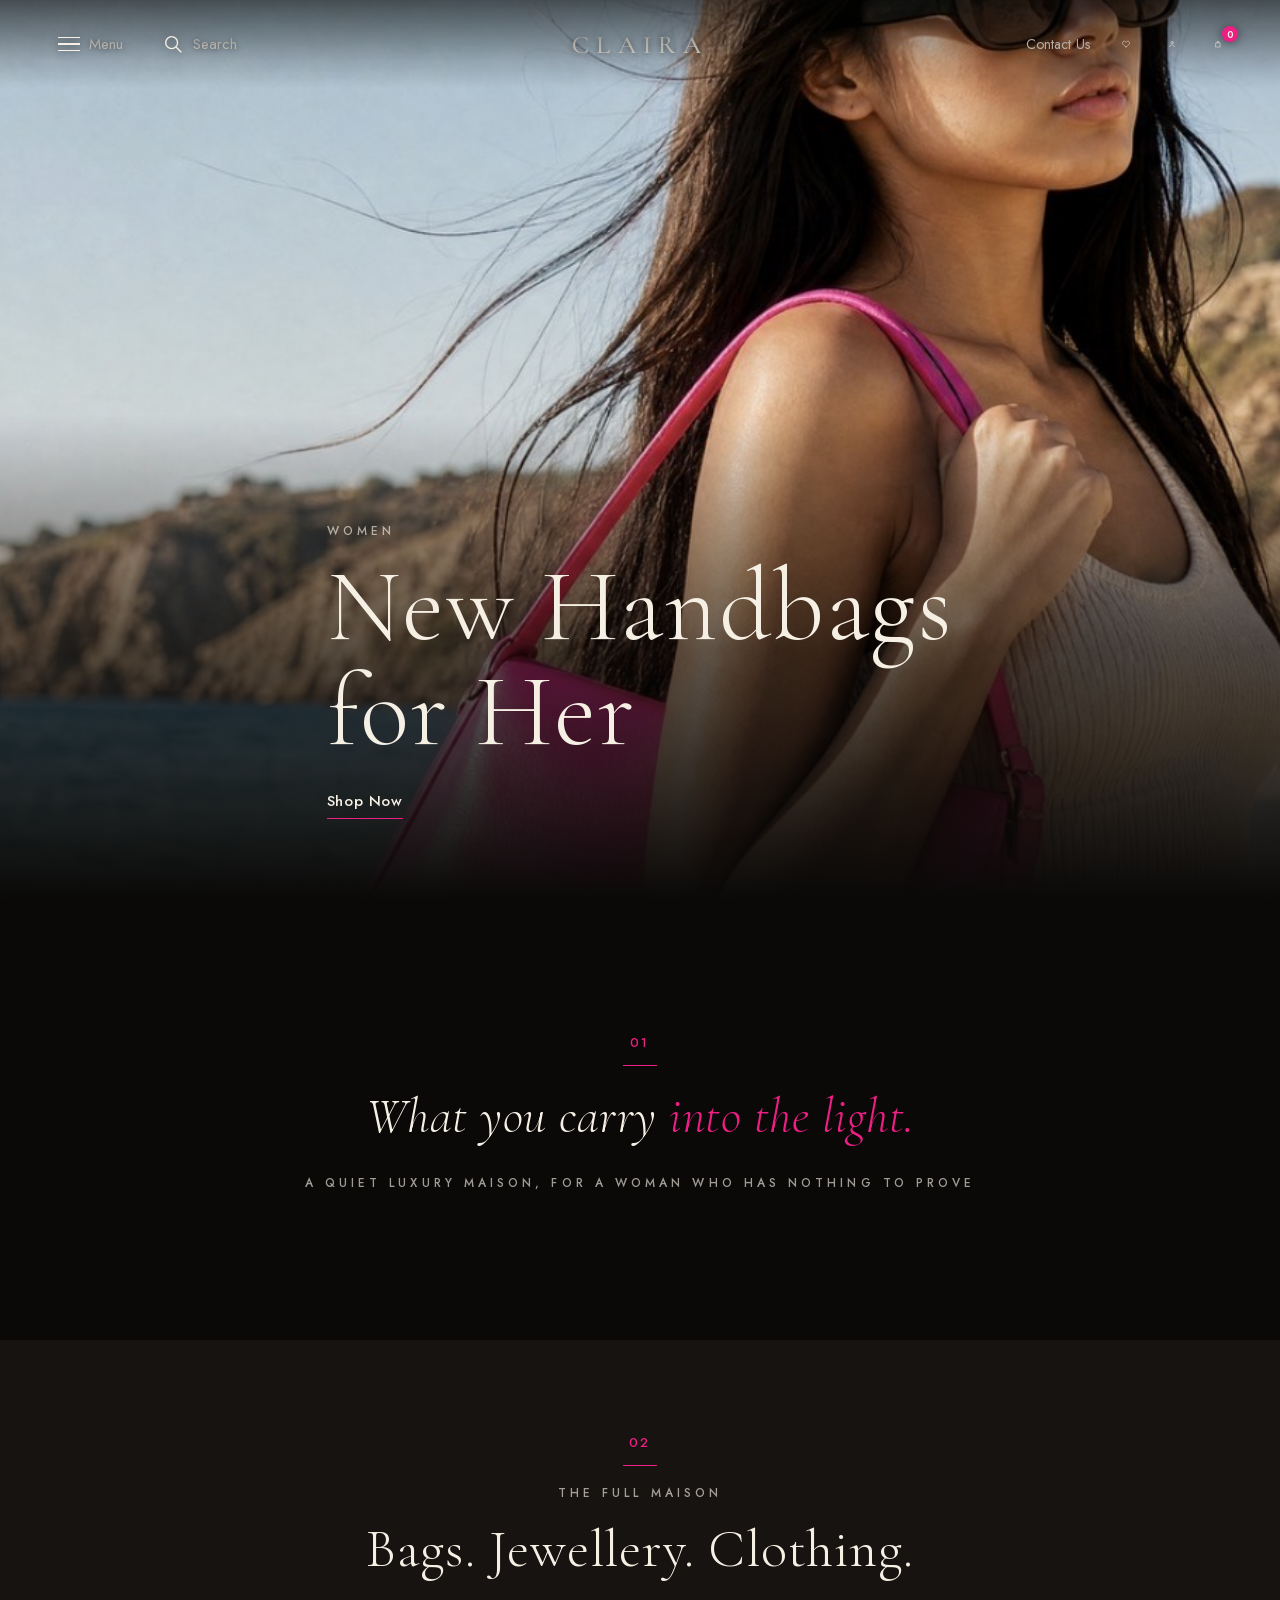
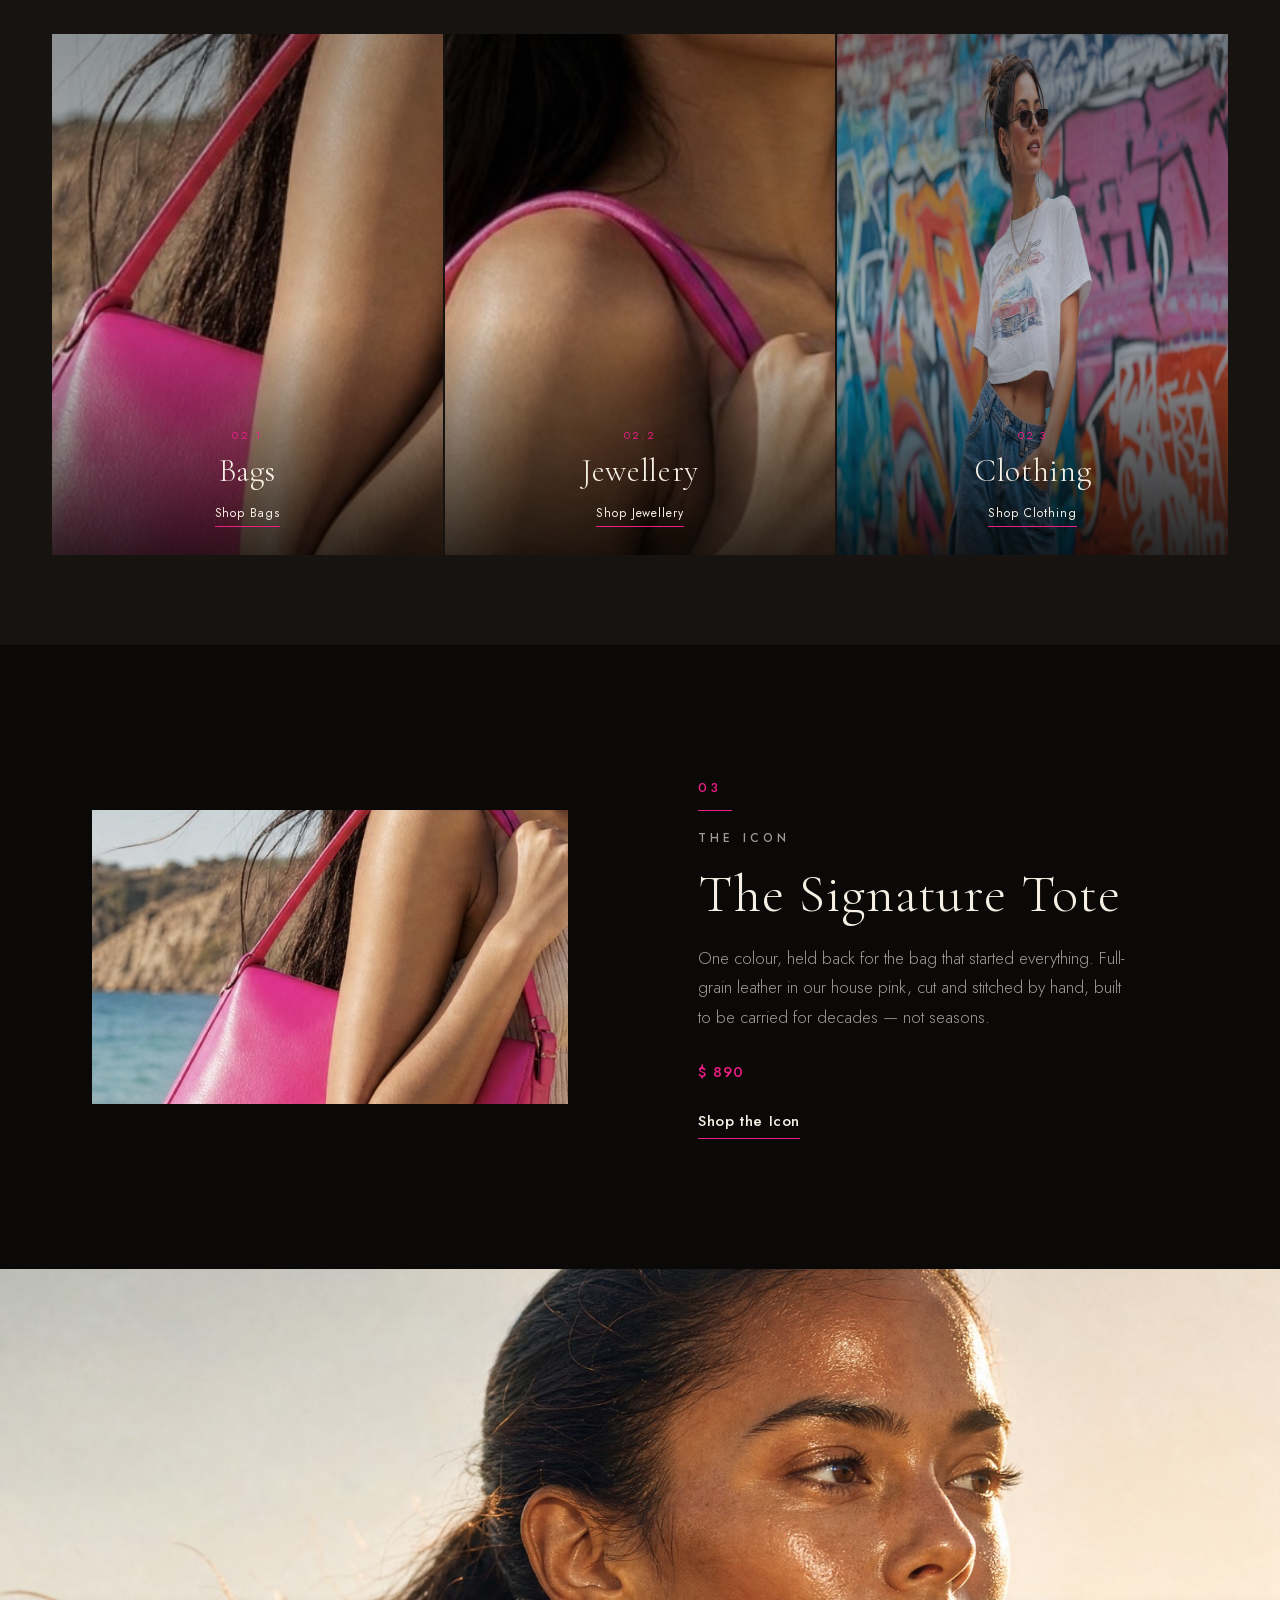
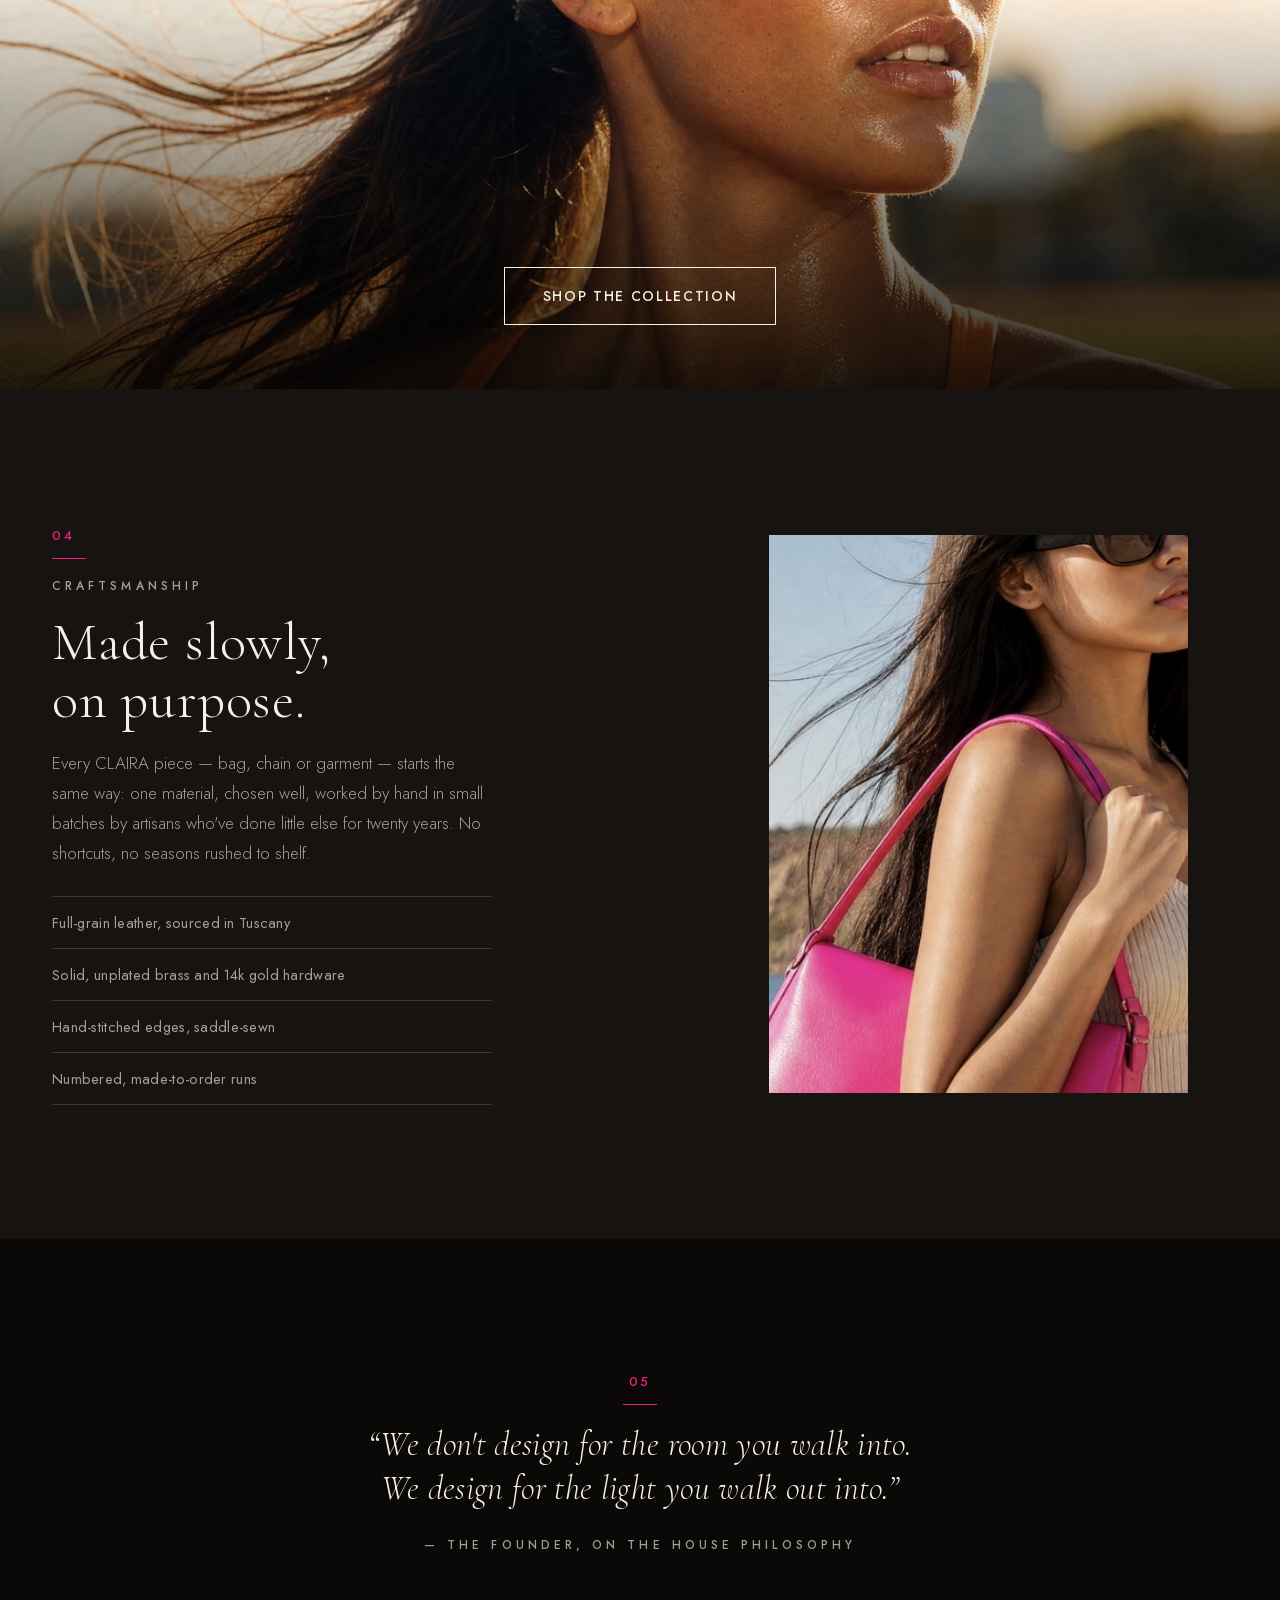
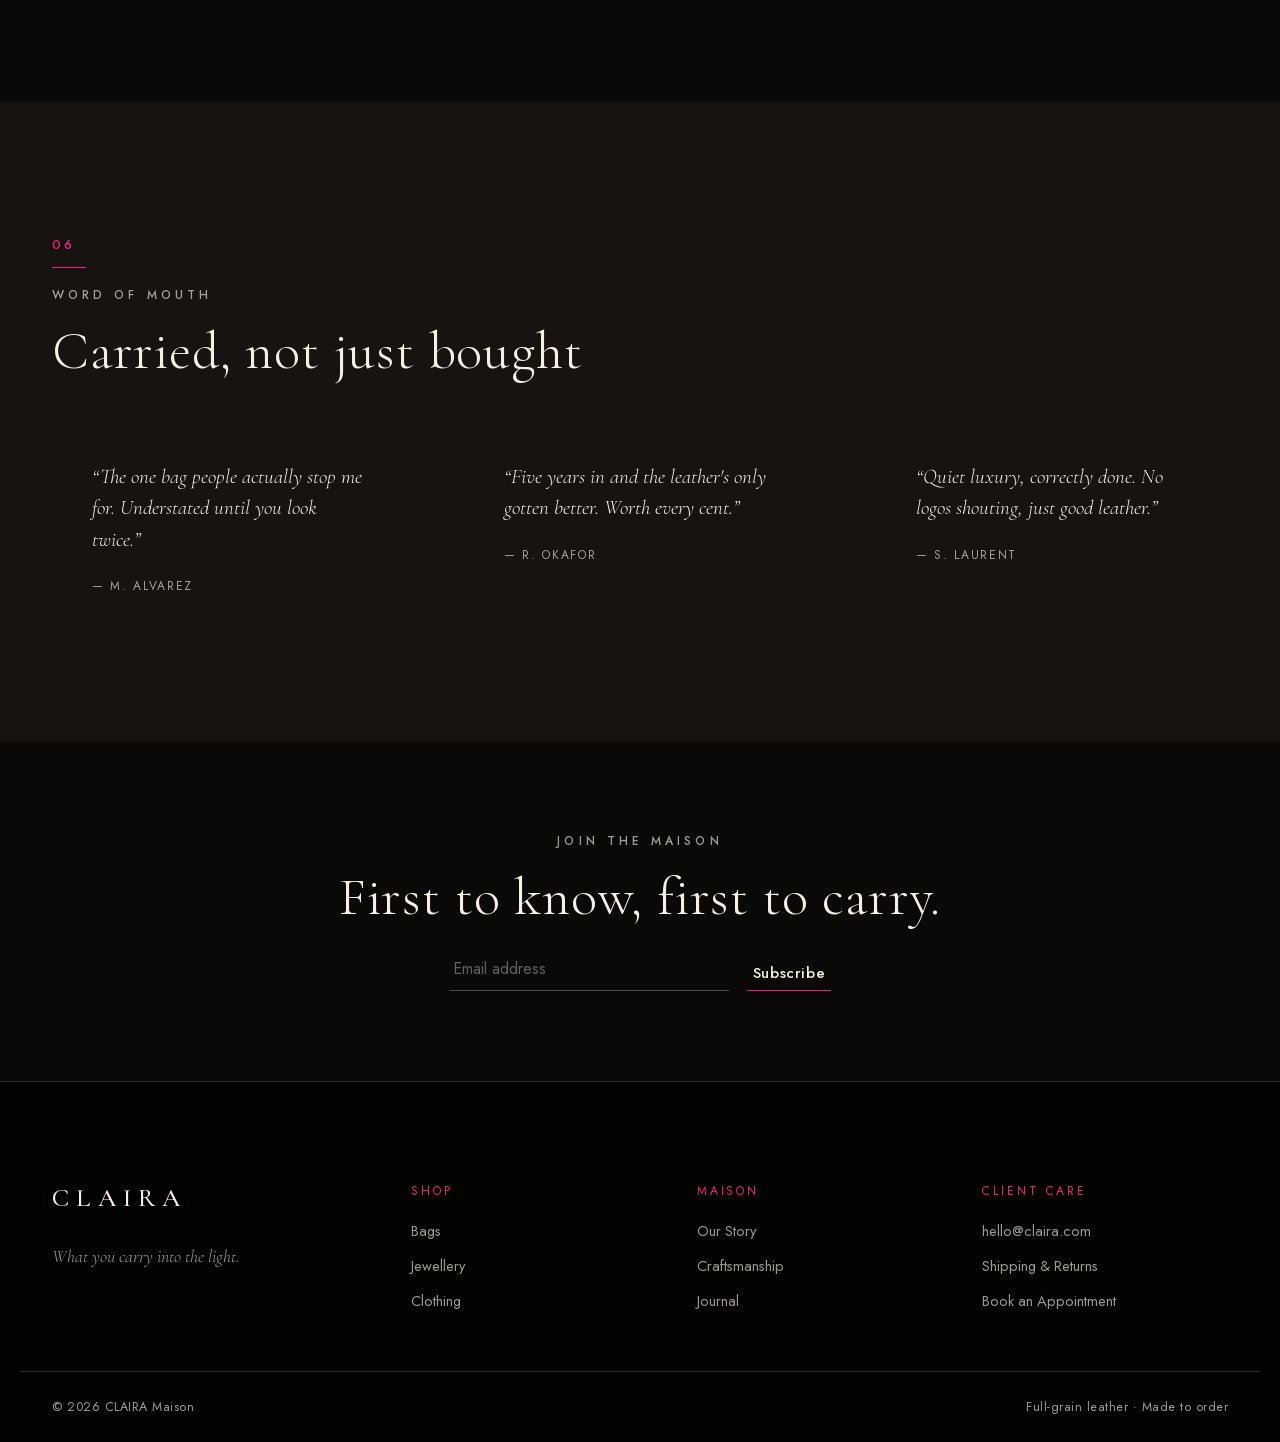
==== commit c9295d98: "Fix nav legibility over bright photos, simplify collection banner to one button Nav icons/text were " ====
--- a/index.html
+++ b/index.html
@@ -144,14 +144,12 @@
   </section>
 
   <!-- ============ WIDE EDITORIAL BANNER — "Shop the Collection" ============ -->
-  <a class="banner reveal" href="clothing.html" aria-label="Shop the Collection">
+  <div class="banner reveal">
     <img src="assets/img/banner-collection.jpg" alt="Campaign editorial for the CLAIRA collection" loading="lazy" />
     <span class="banner__inner wrap">
-      <span class="eyebrow banner__eyebrow">New Season</span>
-      <span class="banner__title">Shop the Collection</span>
-      <span class="link-cta">Discover More</span>
+      <a class="banner__btn" href="clothing.html">Shop the Collection</a>
     </span>
-  </a>
+  </div>
 
   <!-- ============ CHAPTER 04 — CRAFTSMANSHIP ============ -->
   <section class="chapter chapter--surface" id="craft">
--- a/assets/css/styles.css
+++ b/assets/css/styles.css
@@ -174,6 +174,18 @@
   z-index:900;
   transition:background .4s ease, border-color .4s ease, box-shadow .4s ease;
 }
+/* Always-on dark scrim behind the nav so icons/text stay legible no matter
+   how bright the photo underneath is (bright sky, white fabric, etc). This
+   is on top of nav--solid, not instead of it — solid state fades this out
+   since the solid background already provides contrast on its own. */
+.nav::before{
+  content:"";
+  position:absolute; inset:0;
+  background:linear-gradient(to bottom, rgba(3,3,2,.6) 0%, rgba(3,3,2,.15) 70%, rgba(3,3,2,0) 100%);
+  pointer-events:none;
+  transition:opacity .4s ease;
+}
+.nav--solid::before{ opacity:0; }
 .nav__row{
   height:100%;
   display:flex;
@@ -198,13 +210,14 @@
   font-size:15px;
   color:var(--cream);
   letter-spacing:.01em;
+  text-shadow:0 1px 6px rgba(0,0,0,.5);
   transition:opacity .3s ease;
 }
 .nav__link:hover{ opacity:.65; }
 .nav__contact{ font-size:14px; }
 
-.ico{ width:22px; height:22px; fill:none; stroke:currentColor; stroke-width:1.5; }
-.ico--menu{ display:inline-flex; flex-direction:column; justify-content:center; gap:5px; width:22px; height:15px; }
+.ico{ width:22px; height:22px; fill:none; stroke:currentColor; stroke-width:1.5; filter:drop-shadow(0 1px 5px rgba(0,0,0,.5)); }
+.ico--menu{ display:inline-flex; flex-direction:column; justify-content:center; gap:5px; width:22px; height:15px; filter:drop-shadow(0 1px 5px rgba(0,0,0,.5)); }
 .ico--menu i{ display:block; height:1.6px; background:currentColor; width:100%; }
 
 .brand{
@@ -215,12 +228,14 @@
   color:var(--cream);
   text-align:center;
   white-space:nowrap;
+  text-shadow:0 1px 6px rgba(0,0,0,.5);
 }
 
 .nav__icon{
   position:relative;
   width:20px; height:20px;
   color:var(--cream);
+  filter:drop-shadow(0 1px 5px rgba(0,0,0,.5));
   transition:opacity .3s ease;
 }
 .nav__icon svg{ width:100%; height:100%; fill:none; stroke:currentColor; stroke-width:1.5; stroke-linecap:round; stroke-linejoin:round; }
@@ -459,15 +474,19 @@
   padding:0 0 min(6vw,64px);
   text-align:center;
 }
-.banner__eyebrow{ color:var(--cream-soft); }
-.banner__title{
-  font-family:var(--serif);
-  font-weight:300;
-  font-size:clamp(30px,5.2vw,58px);
-  letter-spacing:.015em;
-  color:var(--cream);
-  margin:0 0 22px;
-}
+.banner__btn{
+  display:inline-block;
+  font-family:var(--sans);
+  font-weight:500;
+  font-size:14px;
+  letter-spacing:.12em;
+  text-transform:uppercase;
+  color:var(--cream);
+  border:1px solid var(--cream);
+  padding:18px 38px;
+  transition:background .3s ease, color .3s ease;
+}
+.banner__btn:hover{ background:var(--cream); color:var(--black); }
 
 /* ---------- collection grids (bags / jewellery / clothing) ---------- */
 .products{
